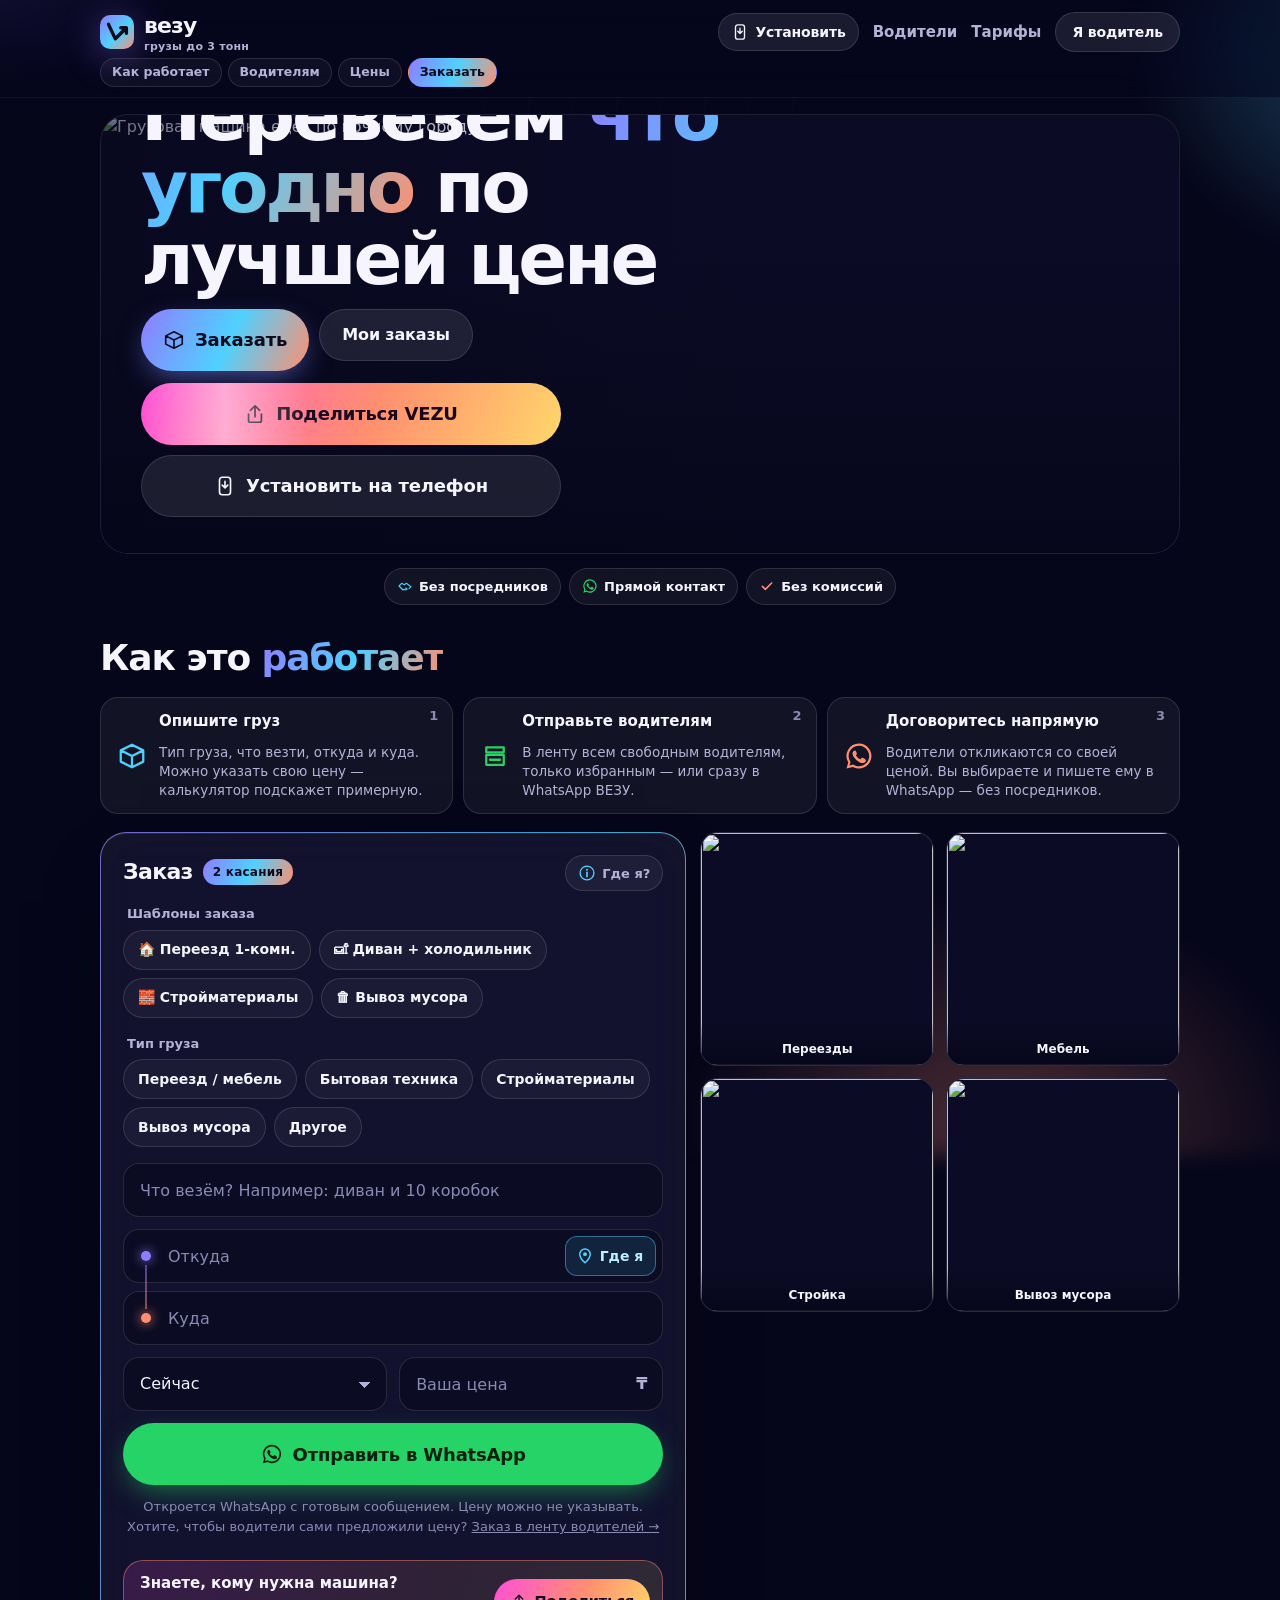
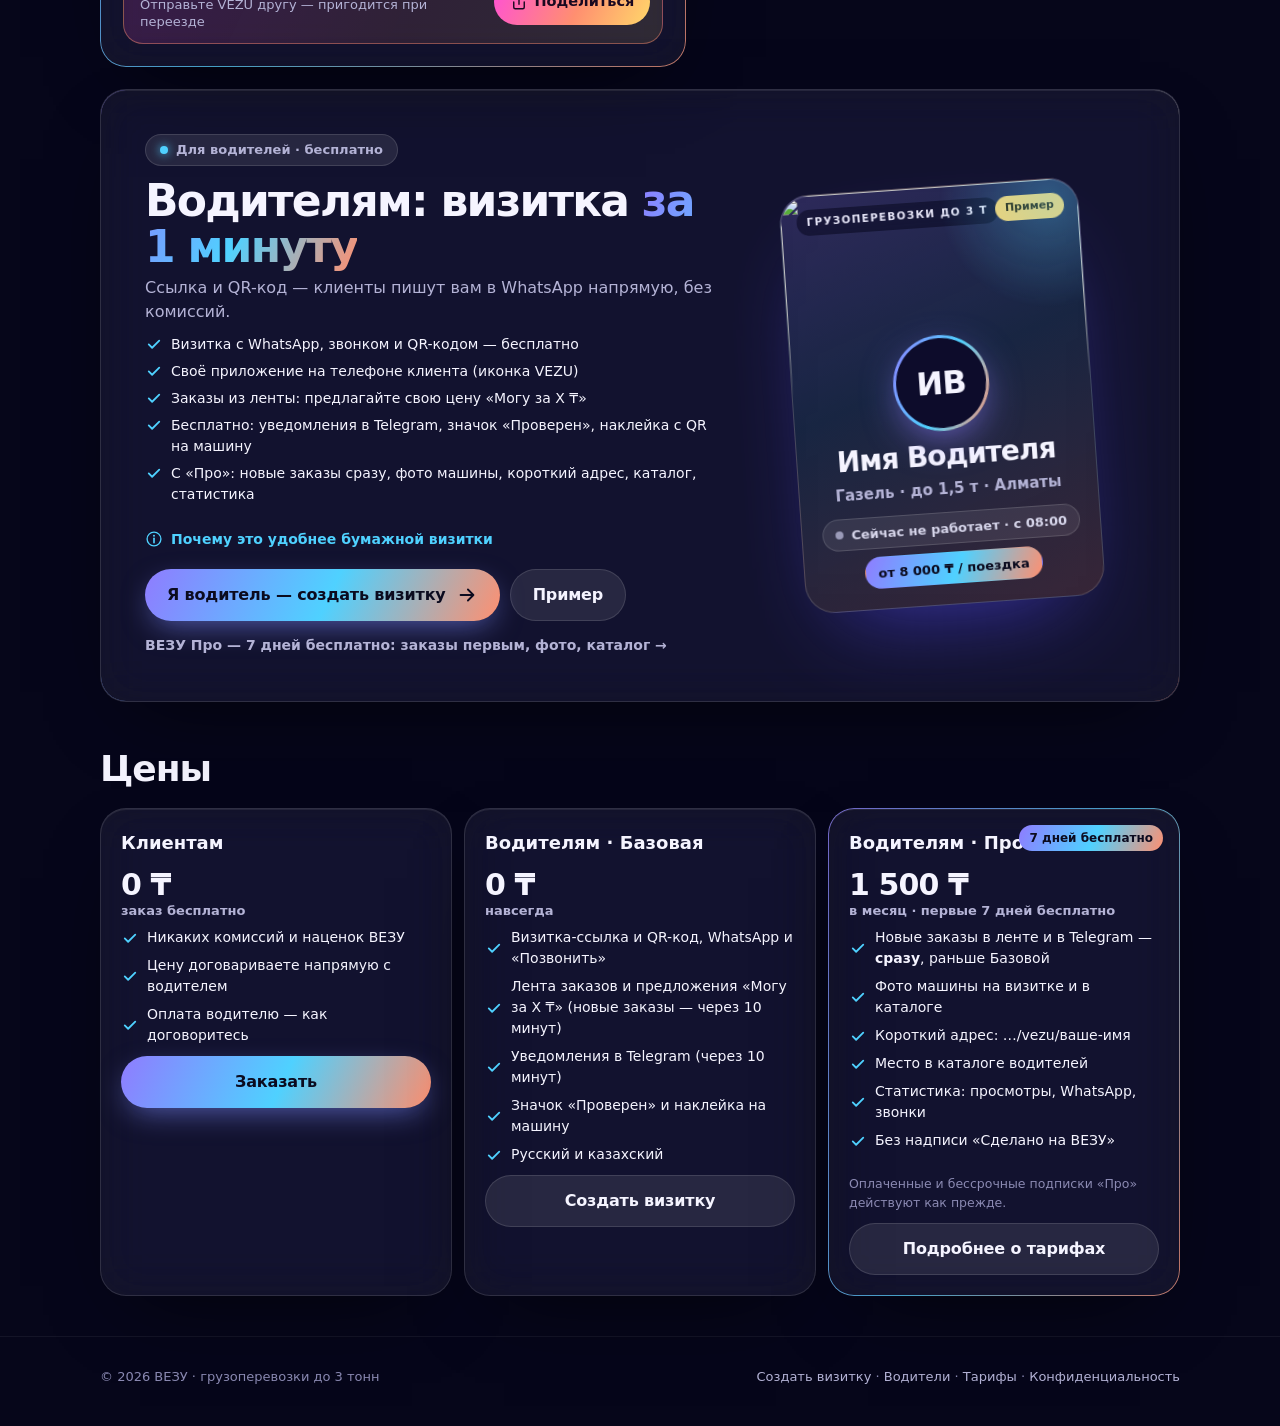
==== index.html @ d453585f "Шапка на 390 px помещается вместе с кнопкой установки; SW vezu-platform-v3" ====
<!DOCTYPE html>
<html lang="ru">
<head>
<meta charset="UTF-8">
<meta name="viewport" content="width=device-width, initial-scale=1, viewport-fit=cover">
<title>ВЕЗУ — перевезём что угодно по лучшей цене</title>
<meta name="description" content="Грузоперевозки до 3 тонн по Казахстану: переезды, стройматериалы, мебель, вывоз мусора. Заказ в WhatsApp за 2 касания. Водителям — бесплатная визитка с QR.">
<meta name="theme-color" content="#06061a">
<meta property="og:title" content="ВЕЗУ — перевезём что угодно по лучшей цене">
<meta property="og:description" content="Грузоперевозки до 3 тонн по Казахстану: переезды, стройматериалы, мебель, вывоз мусора. Заказ в WhatsApp за 2 касания. Водителям — бесплатная визитка с QR.">
<meta property="og:url" content="https://avtomaster24bot-lab.github.io/vezu/">
<meta property="og:type" content="website">
<meta property="og:site_name" content="ВЕЗУ">
<meta property="og:locale" content="ru_RU">
<meta property="og:image" content="https://avtomaster24bot-lab.github.io/vezu/og.png">
<meta property="og:image:width" content="1200">
<meta property="og:image:height" content="630">
<meta property="og:image:alt" content="ВЕЗУ — грузоперевозки до 3 тонн и визитки водителей">
<meta name="twitter:card" content="summary_large_image">
<meta name="twitter:image" content="https://avtomaster24bot-lab.github.io/vezu/og.png">
<link rel="manifest" href="manifest.webmanifest">
<link rel="apple-touch-icon" href="icons/apple-touch-icon.png">
<meta name="apple-mobile-web-app-capable" content="yes">
<meta name="mobile-web-app-capable" content="yes">
<meta name="apple-mobile-web-app-status-bar-style" content="black-translucent">
<meta name="apple-mobile-web-app-title" content="VEZU">
<link rel="icon" href="favicon.svg" type="image/svg+xml">
<link rel="stylesheet" href="css/style.css?v=e6952d75">
<link rel="preload" as="image" href="img/hero-van-720.webp" imagesrcset="img/hero-van-720.webp 720w, img/hero-van-1280.webp 1280w" imagesizes="(min-width:880px) 1120px, 100vw">
</head>
<body>
<svg width="0" height="0" style="position:absolute" aria-hidden="true">
  <defs><linearGradient id="lg" x1="0" y1="0" x2="1" y2="1"><stop offset="0" stop-color="#8f7cff"/><stop offset=".55" stop-color="#4fd1ff"/><stop offset="1" stop-color="#ff8f70"/></linearGradient></defs>
  <symbol id="logo" viewBox="0 0 40 40"><rect width="40" height="40" rx="12" fill="url(#lg)"/><path d="M10 11l8 17 13-13M24.5 15H31v6.5" fill="none" stroke="#0b0b1f" stroke-width="4" stroke-linecap="round" stroke-linejoin="round"/></symbol>
  <symbol id="i-wa" viewBox="0 0 24 24"><path fill="currentColor" d="M12 2a10 10 0 0 0-8.6 15.1L2 22l5-1.3A10 10 0 1 0 12 2zm0 18.2c-1.5 0-3-.4-4.3-1.2l-.3-.2-3 .8.8-2.9-.2-.3A8.2 8.2 0 1 1 12 20.2zm4.5-6.1c-.2-.1-1.5-.7-1.7-.8-.2-.1-.4-.1-.6.1l-.8 1c-.1.2-.3.2-.5.1a6.7 6.7 0 0 1-3.3-2.9c-.3-.4.2-.4.7-1.3.1-.2 0-.3 0-.4l-.8-1.8c-.2-.5-.4-.4-.6-.4h-.5a1 1 0 0 0-.7.3 3 3 0 0 0-.9 2.2 5.2 5.2 0 0 0 1.1 2.7 11.8 11.8 0 0 0 4.5 4c1.7.7 2.3.8 3.2.6.5-.1 1.5-.6 1.7-1.2.2-.6.2-1.1.2-1.2-.1-.1-.3-.2-.5-.3z"/></symbol>
  <symbol id="i-home" viewBox="0 0 24 24"><path d="M3 11l9-7 9 7v9a1 1 0 0 1-1 1h-5v-6H9v6H4a1 1 0 0 1-1-1z" fill="none" stroke="currentColor" stroke-width="1.8" stroke-linejoin="round"/></symbol>
  <symbol id="i-brick" viewBox="0 0 24 24"><path d="M3 5h18v14H3zM3 9.7h18M3 14.3h18M9 5v4.7M15 5v4.7M6 9.7v4.6M12 9.7v4.6M18 9.7v4.6M9 14.3V19M15 14.3V19" fill="none" stroke="currentColor" stroke-width="1.6"/></symbol>
  <symbol id="i-sofa" viewBox="0 0 24 24"><path d="M5 11V8a2 2 0 0 1 2-2h10a2 2 0 0 1 2 2v3M3 13a2 2 0 0 1 4 0v2h10v-2a2 2 0 0 1 4 0v5H3zM5 18v2M19 18v2" fill="none" stroke="currentColor" stroke-width="1.8" stroke-linejoin="round"/></symbol>
  <symbol id="i-trash" viewBox="0 0 24 24"><path d="M4 7h16M9 7V4h6v3M6 7l1 13h10l1-13M10 11v6M14 11v6" fill="none" stroke="currentColor" stroke-width="1.8" stroke-linejoin="round"/></symbol>
  <symbol id="i-worker" viewBox="0 0 24 24"><circle cx="12" cy="7" r="3.2" fill="none" stroke="currentColor" stroke-width="1.8"/><path d="M5 21v-2a5 5 0 0 1 5-5h4a5 5 0 0 1 5 5v2" fill="none" stroke="currentColor" stroke-width="1.8" stroke-linecap="round"/></symbol>
  <symbol id="i-box" viewBox="0 0 24 24"><path d="M3 7.5L12 3l9 4.5v9L12 21l-9-4.5zM3 7.5l9 4.5 9-4.5M12 12v9" fill="none" stroke="currentColor" stroke-width="1.8" stroke-linejoin="round"/></symbol>
  <symbol id="i-check" viewBox="0 0 24 24"><path d="M5 12.5l4.5 4.5L19 7.5" fill="none" stroke="currentColor" stroke-width="2.4" stroke-linecap="round" stroke-linejoin="round"/></symbol>
  <symbol id="i-arrow" viewBox="0 0 24 24"><path d="M5 12h14M13 6l6 6-6 6" fill="none" stroke="currentColor" stroke-width="2" stroke-linecap="round" stroke-linejoin="round"/></symbol>
  <symbol id="i-phone" viewBox="0 0 24 24"><path d="M5 4h4l2 5-2.5 1.5a11 11 0 0 0 5 5L15 13l5 2v4a2 2 0 0 1-2 2A16 16 0 0 1 3 6a2 2 0 0 1 2-2z" fill="none" stroke="currentColor" stroke-width="1.8" stroke-linejoin="round"/></symbol>
  <symbol id="i-user" viewBox="0 0 24 24"><circle cx="10" cy="8" r="3.5" fill="none" stroke="currentColor" stroke-width="1.8"/><path d="M3 20v-1a6 6 0 0 1 6-6h2a6 6 0 0 1 4 1.5M18 13v7M14.5 16.5h7" fill="none" stroke="currentColor" stroke-width="1.8" stroke-linecap="round"/></symbol>
  <symbol id="i-share" viewBox="0 0 24 24"><path d="M12 15V3M7 8l5-5 5 5M5 12v7a2 2 0 0 0 2 2h10a2 2 0 0 0 2-2v-7" fill="none" stroke="currentColor" stroke-width="1.9" stroke-linecap="round" stroke-linejoin="round"/></symbol>
  <symbol id="i-link" viewBox="0 0 24 24"><path d="M10 14a4 4 0 0 0 5.7 0l3-3a4 4 0 0 0-5.7-5.7l-1 1M14 10a4 4 0 0 0-5.7 0l-3 3a4 4 0 0 0 5.7 5.7l1-1" fill="none" stroke="currentColor" stroke-width="1.9" stroke-linecap="round"/></symbol>
  <symbol id="i-down" viewBox="0 0 24 24"><path d="M12 4v11M7 10l5 5 5-5M5 20h14" fill="none" stroke="currentColor" stroke-width="1.9" stroke-linecap="round" stroke-linejoin="round"/></symbol>
  <symbol id="i-print" viewBox="0 0 24 24"><path d="M7 9V3h10v6M7 17H4v-7a1 1 0 0 1 1-1h14a1 1 0 0 1 1 1v7h-3M7 14h10v7H7z" fill="none" stroke="currentColor" stroke-width="1.8" stroke-linejoin="round"/></symbol>
  <symbol id="i-tg" viewBox="0 0 24 24"><path fill="currentColor" d="M21.4 4.1 2.9 11.3c-1.2.5-1.2 1.2-.2 1.5l4.7 1.5 1.8 5.6c.2.6.1.9.8.9.5 0 .7-.2 1-.5l2.3-2.2 4.8 3.5c.9.5 1.5.2 1.7-.8l3.1-14.7c.3-1.3-.5-1.9-1.5-1.4zM8.6 14l9.9-6.3c.5-.3.9-.1.5.2l-8.5 7.7-.3 3.6z"/></symbol>
  <symbol id="i-edit" viewBox="0 0 24 24"><path d="M4 20h4L19 9l-4-4L4 16zM13.5 6.5l4 4" fill="none" stroke="currentColor" stroke-width="1.9" stroke-linejoin="round"/></symbol>
  <symbol id="i-install" viewBox="0 0 24 24"><rect x="6" y="2.5" width="12" height="19" rx="3" fill="none" stroke="currentColor" stroke-width="1.8"/><path d="M12 7v7M9 11l3 3 3-3" fill="none" stroke="currentColor" stroke-width="1.8" stroke-linecap="round" stroke-linejoin="round"/></symbol>
  <symbol id="i-calc" viewBox="0 0 24 24"><rect x="5" y="3" width="14" height="18" rx="3" fill="none" stroke="currentColor" stroke-width="1.8"/><path d="M8.5 7.5h7" stroke="currentColor" stroke-width="2" stroke-linecap="round"/><circle cx="9" cy="12" r="1.1" fill="currentColor"/><circle cx="12" cy="12" r="1.1" fill="currentColor"/><circle cx="15" cy="12" r="1.1" fill="currentColor"/><circle cx="9" cy="16" r="1.1" fill="currentColor"/><circle cx="12" cy="16" r="1.1" fill="currentColor"/><circle cx="15" cy="16" r="1.1" fill="currentColor"/></symbol>
  <symbol id="i-fav" viewBox="0 0 24 24"><path d="M12 3.5l2.6 5.3 5.8.8-4.2 4.1 1 5.8-5.2-2.7-5.2 2.7 1-5.8-4.2-4.1 5.8-.8z" fill="none" stroke="currentColor" stroke-width="1.8" stroke-linejoin="round"/></symbol>
  <symbol id="i-fav-on" viewBox="0 0 24 24"><path d="M12 3.5l2.6 5.3 5.8.8-4.2 4.1 1 5.8-5.2-2.7-5.2 2.7 1-5.8-4.2-4.1 5.8-.8z" fill="currentColor"/></symbol>
  <symbol id="i-list" viewBox="0 0 24 24"><path d="M8 6h12M8 12h12M8 18h12" stroke="currentColor" stroke-width="2" stroke-linecap="round"/><circle cx="4" cy="6" r="1.3" fill="currentColor"/><circle cx="4" cy="12" r="1.3" fill="currentColor"/><circle cx="4" cy="18" r="1.3" fill="currentColor"/></symbol>
  <symbol id="i-feed" viewBox="0 0 24 24"><path d="M5 5h14v4H5zM5 11h14v8H5z" fill="none" stroke="currentColor" stroke-width="1.8" stroke-linejoin="round"/><path d="M8 15h8" stroke="currentColor" stroke-width="2" stroke-linecap="round"/></symbol>
  <symbol id="i-flag" viewBox="0 0 24 24"><path d="M6 21V4m0 0h10l-2 4 2 4H6" fill="none" stroke="currentColor" stroke-width="1.8" stroke-linejoin="round" stroke-linecap="round"/></symbol>
  <symbol id="i-info" viewBox="0 0 24 24"><circle cx="12" cy="12" r="9.2" fill="none" stroke="currentColor" stroke-width="1.8"/><path d="M12 11v6" stroke="currentColor" stroke-width="2.2" stroke-linecap="round"/><circle cx="12" cy="7.6" r="1.3" fill="currentColor"/></symbol>
  <symbol id="i-qr" viewBox="0 0 24 24"><path d="M3 3h7v7H3zM14 3h7v7h-7zM3 14h7v7H3z" fill="none" stroke="currentColor" stroke-width="1.8"/><path d="M5.5 5.5h2v2h-2zM16.5 5.5h2v2h-2zM5.5 16.5h2v2h-2zM14 14h3v3h-3zM18 18h3v3h-3zM18 14h3M14 18v3" fill="currentColor" stroke="currentColor" stroke-width=".6"/></symbol>
  <symbol id="i-cam" viewBox="0 0 24 24"><path d="M4 8h3l1.5-2.5h7L17 8h3a1 1 0 0 1 1 1v10a1 1 0 0 1-1 1H4a1 1 0 0 1-1-1V9a1 1 0 0 1 1-1z" fill="none" stroke="currentColor" stroke-width="1.8" stroke-linejoin="round"/><circle cx="12" cy="13.5" r="3.6" fill="none" stroke="currentColor" stroke-width="1.8"/></symbol>
  <symbol id="i-msg" viewBox="0 0 24 24"><path d="M4 5h16v11H9l-5 4z" fill="none" stroke="currentColor" stroke-width="1.8" stroke-linejoin="round"/><path d="M8 9.5h8M8 12.5h5" stroke="currentColor" stroke-width="1.8" stroke-linecap="round"/></symbol>
  <symbol id="i-hand" viewBox="0 0 24 24"><path d="M3 12l4-4 4 2 3-2 7 5-3 3M7 8l-4 4 6 6 2-1M11 17l2 1 2-1M13 15l2 1" fill="none" stroke="currentColor" stroke-width="1.7" stroke-linecap="round" stroke-linejoin="round"/></symbol>
  <symbol id="i-pin" viewBox="0 0 24 24"><path d="M12 21s-7-6.2-7-11.5A7 7 0 0 1 19 9.5C19 14.8 12 21 12 21z" fill="none" stroke="currentColor" stroke-width="1.8"/><circle cx="12" cy="9.5" r="2.5" fill="none" stroke="currentColor" stroke-width="1.8"/></symbol>
  <symbol id="i-star" viewBox="0 0 24 24"><path d="M12 3l2.6 5.5 6 .8-4.4 4.2 1.1 6L12 16.6 6.7 19.5l1.1-6L3.4 9.3l6-.8z" fill="none" stroke="currentColor" stroke-width="1.8" stroke-linejoin="round"/></symbol>
</svg>

<header class="top">
  <div class="wrap">
    <a class="logo" href="./" aria-label="ВЕЗУ — на главную"><svg><use href="#logo"/></svg><span>везу<small>грузы до 3 тонн</small></span></a>
    <nav class="topnav"><button type="button" class="btn btn-glass btn-sm inst-top" data-install aria-label="Установить на телефон"><svg><use href="#i-install"/></svg><span>Установить</span></button><a href="catalog.html">Водители</a><a href="tarify.html">Тарифы</a><a class="btn btn-glass btn-sm" href="new.html">Я водитель</a></nav>
  </div>
  <nav class="wrap anchors" aria-label="Разделы страницы"><a href="#how">Как работает</a><a href="#drivers">Водителям</a><a href="#prices">Цены</a><a href="#order" class="go">Заказать</a></nav>
</header>

<main class="wrap">
  <section class="banner">
    <img src="img/hero-van-720.webp" srcset="img/hero-van-720.webp 720w, img/hero-van-1280.webp 1280w" sizes="(min-width:880px) 1120px, 100vw" alt="Грузовая машина едет по ночному городу" width="1280" height="720" fetchpriority="high">
    <div class="banner-txt">
      <span class="badge"><i></i>Казахстан · грузы до 3 тонн</span>
      <h1 class="h1">Перевезём <span class="grad-text">что угодно</span> по лучшей цене</h1>
      <div class="btns cta"><a class="btn btn-grad btn-lg" href="app.html#order"><svg><use href="#i-box"/></svg>Заказать</a><a class="btn btn-glass" href="app.html#orders">Мои заказы</a></div>
      <button type="button" class="btn btn-share btn-lg hero-share" data-share="home" data-nofab><svg><use href="#i-share"/></svg>Поделиться VEZU</button>
      <button type="button" class="btn btn-glass btn-lg hero-install" data-install><svg><use href="#i-install"/></svg>Установить на телефон</button>
    </div>
  </section>

  <ul class="trust" aria-label="Почему ВЕЗУ">
    <li><svg><use href="#i-hand"/></svg>Без посредников</li>
    <li><svg><use href="#i-wa"/></svg>Прямой контакт</li>
    <li><svg><use href="#i-check"/></svg>Без комиссий</li>
  </ul>

  <section class="how-sec" id="how">
    <h2 class="sec-h">Как это <span class="grad-text">работает</span></h2>
    <ol class="how how3">
      <li><i>1</i><svg><use href="#i-box"/></svg><b>Опишите груз</b><span>Тип груза, что везти, откуда и куда. Можно указать свою цену — калькулятор подскажет примерную.</span></li>
      <li><i>2</i><svg><use href="#i-feed"/></svg><b>Отправьте водителям</b><span>В ленту всем свободным водителям, только избранным — или сразу в WhatsApp ВЕЗУ.</span></li>
      <li><i>3</i><svg><use href="#i-wa"/></svg><b>Договоритесь напрямую</b><span>Водители откликаются со своей ценой. Вы выбираете и пишете ему в WhatsApp — без посредников.</span></li>
    </ol>
  </section>

  <section class="home-grid">
    <form class="order glass glow f" id="order" novalidate>
      <div class="order-h">
        <h2>Заказ <b>2 касания</b></h2>
        <button type="button" class="info-btn" data-info="geo" aria-label="Что такое «Где я»"><svg><use href="#i-info"/></svg>Где я?</button>
      </div>
    <div class="fld tpl-f"><span class="cargo-h">Шаблоны заказа</span>
    <div class="qchips" role="group" aria-label="Шаблоны заказа">
      <button type="button" class="qchip" data-tpl="flat1">🏠 Переезд 1-комн.</button>
      <button type="button" class="qchip" data-tpl="sofa">🛋 Диван + холодильник</button>
      <button type="button" class="qchip" data-tpl="build">🧱 Стройматериалы</button>
      <button type="button" class="qchip" data-tpl="trash">🗑 Вывоз мусора</button>
    </div></div>
    <div class="fld cargo-f"><span class="cargo-h">Тип груза</span>
    <div class="qchips" role="group" aria-label="Тип груза"><input type="hidden" name="cargo" value="">
      <button type="button" class="qchip" data-cargo="move" aria-pressed="false">Переезд / мебель</button>
      <button type="button" class="qchip" data-cargo="appliance" aria-pressed="false">Бытовая техника</button>
      <button type="button" class="qchip" data-cargo="build" aria-pressed="false">Стройматериалы</button>
      <button type="button" class="qchip" data-cargo="trash" aria-pressed="false">Вывоз мусора</button>
      <button type="button" class="qchip" data-cargo="other" aria-pressed="false">Другое</button>
    </div></div>
    <label class="fld"><span class="sr">Что везём</span><input class="inp" name="what" placeholder="Что везём? Например: диван и 10 коробок" data-i18n-ph="what" maxlength="120"></label>
    <div class="route">
      <i class="dot d1"></i><i class="dot d2"></i>
      <label class="fld"><span class="sr" data-i18n="from">Откуда</span><input class="inp" name="from" placeholder="Откуда" data-i18n-ph="from" maxlength="120" autocomplete="street-address"></label>
      <label class="fld"><span class="sr" data-i18n="to">Куда</span><input class="inp" name="to" placeholder="Куда" data-i18n-ph="to" maxlength="120"></label>
    </div>
    <div class="row2">
      <label class="fld"><span class="sr">Когда</span>
        <select class="inp" name="when"><option value="Сейчас" data-i18n="when_now">Сейчас</option><option value="Сегодня" data-i18n="when_today">Сегодня</option><option value="Завтра" data-i18n="when_tomorrow">Завтра</option><option value="На этой неделе" data-i18n="when_week">На этой неделе</option><option value="" data-i18n="when_any">Договоримся</option></select>
      </label>
      <label class="fld"><span class="sr" data-i18n="price">Ваша цена</span><input class="inp" name="price" inputmode="numeric" placeholder="Ваша цена" data-i18n-ph="price"><b class="suffix">₸</b></label>
    </div>
      <button class="btn btn-wa btn-lg btn-block" type="submit" data-nofab><svg><use href="#i-wa"/></svg>Отправить в WhatsApp</button>
      <p class="hint">Откроется WhatsApp с готовым сообщением. Цену можно не указывать. Хотите, чтобы водители сами предложили цену? <a href="app.html#order">Заказ в ленту водителей →</a></p>
      <button type="button" class="share-band" data-share="home"><span><b>Знаете, кому нужна машина?</b>Отправьте VEZU другу — пригодится при переезде</span><em><svg><use href="#i-share"/></svg>Поделиться</em></button>
    </form>

    <div class="svc4" aria-label="Что возим">
      <button type="button" data-svc="move"><img src="img/s-move.webp" alt="" width="320" height="320" loading="lazy" decoding="async"><span>Переезды</span></button>
      <button type="button" data-svc="move" data-what="Мебель"><img src="img/s-furniture.webp" alt="" width="320" height="320" loading="lazy" decoding="async"><span>Мебель</span></button>
      <button type="button" data-svc="build"><img src="img/s-build.webp" alt="" width="320" height="320" loading="lazy" decoding="async"><span>Стройка</span></button>
      <button type="button" data-svc="trash"><img src="img/s-trash.webp" alt="" width="320" height="320" loading="lazy" decoding="async"><span>Вывоз мусора</span></button>
    </div>
  </section>

  <section class="drivers glass glow" id="drivers">
    <div>
      <span class="badge"><i></i>Для водителей · бесплатно</span>
      <h2>Водителям: визитка <span class="grad-text">за 1 минуту</span></h2>
      <p class="muted">Ссылка и QR-код — клиенты пишут вам в WhatsApp напрямую, без комиссий.</p>
      <ul class="pro-ul drv-ul">
        <li><svg><use href="#i-check"/></svg>Визитка с WhatsApp, звонком и QR-кодом — бесплатно</li>
        <li><svg><use href="#i-check"/></svg>Своё приложение на телефоне клиента (иконка VEZU)</li>
        <li><svg><use href="#i-check"/></svg>Заказы из ленты: предлагайте свою цену «Могу за X ₸»</li>
        <li><svg><use href="#i-check"/></svg>Бесплатно: уведомления в Telegram, значок «Проверен», наклейка с QR на машину</li>
        <li><svg><use href="#i-check"/></svg>С «Про»: новые заказы сразу, фото машины, короткий адрес, каталог, статистика</li>
      </ul>
      <button type="button" class="info-link" data-info="why"><svg><use href="#i-info"/></svg>Почему это удобнее бумажной визитки</button>
      <div class="btns">
        <a class="btn btn-grad" href="new.html">Я водитель — создать визитку<svg><use href="#i-arrow"/></svg></a>
        <a class="btn btn-glass" href="card.html?demo">Пример</a>
      </div>
      <a class="tlink" href="tarify.html">ВЕЗУ Про — 7 дней бесплатно: заказы первым, фото, каталог →</a>
    </div>
    <a class="mock" href="card.html?demo" aria-label="Пример визитки водителя" id="mock"></a>
  </section>

  <section class="prices-sec" id="prices">
    <h2 class="sec-h">Цены</h2>
    <div class="plans">
      <section class="plan glass">
        <h3>Клиентам</h3>
        <p class="price">0 ₸<small>заказ бесплатно</small></p>
        <ul><li><svg><use href="#i-check"/></svg><span>Никаких комиссий и наценок ВЕЗУ</span></li><li><svg><use href="#i-check"/></svg><span>Цену договариваете напрямую с водителем</span></li><li><svg><use href="#i-check"/></svg><span>Оплата водителю — как договоритесь</span></li></ul>
        <a class="btn btn-grad btn-block" href="#order">Заказать</a>
      </section>
      <section class="plan glass">
        <h3>Водителям · Базовая</h3>
        <p class="price">0 ₸<small>навсегда</small></p>
        <ul><li><svg><use href="#i-check"/></svg><span>Визитка-ссылка и QR-код, WhatsApp и «Позвонить»</span></li><li><svg><use href="#i-check"/></svg><span>Лента заказов и предложения «Могу за X ₸» (новые заказы — через 10 минут)</span></li><li><svg><use href="#i-check"/></svg><span>Уведомления в Telegram (через 10 минут)</span></li><li><svg><use href="#i-check"/></svg><span>Значок «Проверен» и наклейка на машину</span></li><li><svg><use href="#i-check"/></svg><span>Русский и казахский</span></li></ul>
        <a class="btn btn-glass btn-block" href="new.html">Создать визитку</a>
      </section>
      <section class="plan glass glow pro">
        <span class="tag-soon">7 дней бесплатно</span>
        <h3>Водителям · Про</h3>
        <p class="price">1 500 ₸<small>в месяц · первые 7 дней бесплатно</small></p>
        <ul><li><svg><use href="#i-check"/></svg><span>Новые заказы в ленте и в Telegram — <b>сразу</b>, раньше Базовой</span></li><li><svg><use href="#i-check"/></svg><span>Фото машины на визитке и в каталоге</span></li><li><svg><use href="#i-check"/></svg><span>Короткий адрес: …/vezu/ваше-имя</span></li><li><svg><use href="#i-check"/></svg><span>Место в каталоге водителей</span></li><li><svg><use href="#i-check"/></svg><span>Статистика: просмотры, WhatsApp, звонки</span></li><li><svg><use href="#i-check"/></svg><span>Без надписи «Сделано на ВЕЗУ»</span></li></ul>
        <p class="fine">Оплаченные и бессрочные подписки «Про» действуют как прежде.</p>
        <a class="btn btn-glass btn-block" href="tarify.html">Подробнее о тарифах</a>
      </section>
    </div>
  </section>
</main>
<footer class="foot">
  <div class="wrap">
    <span>© 2026 ВЕЗУ · грузоперевозки до 3 тонн</span>
    <span><a href="new.html">Создать визитку</a> · <a href="catalog.html">Водители</a> · <a href="tarify.html">Тарифы</a> · <a href="privacy.html">Конфиденциальность</a></span>
  </div>
</footer>

<button type="button" class="share-fab" id="sharefab" data-share="home" aria-label="Поделиться VEZU"><svg><use href="#i-share"/></svg><span>Поделиться</span></button>
<nav class="bnav" aria-label="Приложение ВЕЗУ">
  <a href="app.html#order"><svg><use href="#i-box"/></svg><span>Заказ</span></a>
  <a href="app.html#favs"><svg><use href="#i-fav"/></svg><span>Мои водители</span></a>
  <button type="button" class="bn-share" data-share="app" aria-label="Поделиться VEZU с друзьями"><i><svg><use href="#i-share"/></svg></i><span>Поделиться</span></button>
  <a href="app.html#orders"><svg><use href="#i-list"/></svg><span>Мои заказы</span><em hidden>0</em></a>
  <a href="app.html#feed" class="drv"><svg><use href="#i-feed"/></svg><span>Лента</span><em hidden>0</em></a>
</nav>
<script>try{if(localStorage.getItem('vezu-key'))document.body.classList.add('is-driver')}catch(e){}</script>
<script src="js/common.js?v=276b75b7"></script>
<script src="js/calc.js?v=db9410cd"></script>
<script src="js/config.js?v=566bab7b"></script>
<script src="js/share.js?v=f44bf895"></script>
<script>
(function () {
  var V = window.VEZU, form = document.getElementById('order');
  V.bindOrderForm(form, function () { return V.SITE_PHONE; });
  document.querySelectorAll('[data-svc]').forEach(function (b) {
    b.addEventListener('click', function () {
      var cg = form.querySelector('input[name=cargo]'), chip = form.querySelector('[data-cargo="' + b.dataset.svc + '"]');
      if (chip && cg.value !== b.dataset.svc) chip.click();
      var w = form.querySelector('[name=what]'); if (b.dataset.what && !w.value) w.value = b.dataset.what;
      form.scrollIntoView({ behavior: 'smooth', block: 'center' });
      setTimeout(function () { form.querySelector('[name=from]').focus({ preventScroll: true }); }, 400);
    });
  });
  if (matchMedia('(min-width:880px)').matches) document.getElementById('mock').innerHTML = V.cardHero(V.DEMO);
})();
</script>
</body>
</html>
---- css/style.css ----
/* ВЕЗУ — 2037 edition */
:root{
  --bg:#06061a; --bg2:#0d0c2b; --ink:#f5f4ff; --muted:#b4b3d6; --dim:#8b8ab3;
  --glass:rgba(255,255,255,.055); --glass2:rgba(255,255,255,.09); --line:rgba(255,255,255,.12);
  --v:#8f7cff; --c:#4fd1ff; --o:#ff8f70; --wa:#25d366;
  --grad:linear-gradient(115deg,#8f7cff 0%,#4fd1ff 52%,#ff8f70 100%);
  --r:26px; --font:"Inter","SF Pro Display",-apple-system,system-ui,"Segoe UI",Roboto,"Helvetica Neue",Arial,sans-serif;
}
/* themes */
:root,.th-0{--v:#8f7cff;--c:#4fd1ff;--o:#ff8f70;--a1:rgba(143,124,255,.45);--a2:rgba(79,209,255,.30);--a3:rgba(255,143,112,.28);--t1:rgba(143,124,255,.22);--t2:rgba(79,209,255,.10);--t3:rgba(255,143,112,.16)}
.th-1{--v:#19e6c1;--c:#2f8cff;--o:#8a7dff;--a1:rgba(25,230,193,.36);--a2:rgba(47,140,255,.34);--a3:rgba(138,125,255,.26);--t1:rgba(25,230,193,.20);--t2:rgba(47,140,255,.12);--t3:rgba(138,125,255,.16)}
.th-2{--v:#ffb347;--c:#ff5f8f;--o:#b26bff;--a1:rgba(255,179,71,.34);--a2:rgba(255,95,143,.32);--a3:rgba(178,107,255,.28);--t1:rgba(255,179,71,.20);--t2:rgba(255,95,143,.12);--t3:rgba(178,107,255,.18)}
.th-3{--v:#ff4fd8;--c:#8b5cff;--o:#3de0ff;--a1:rgba(255,79,216,.36);--a2:rgba(139,92,255,.36);--a3:rgba(61,224,255,.26);--t1:rgba(255,79,216,.20);--t2:rgba(139,92,255,.14);--t3:rgba(61,224,255,.14)}
.th-4{--v:#e9eeff;--c:#9db7ff;--o:#6ee7ff;--a1:rgba(200,210,255,.26);--a2:rgba(157,183,255,.26);--a3:rgba(110,231,255,.20);--t1:rgba(233,238,255,.16);--t2:rgba(157,183,255,.10);--t3:rgba(110,231,255,.12)}
:root,.th-0,.th-1,.th-2,.th-3,.th-4{--grad:linear-gradient(115deg,var(--v) 0%,var(--c) 52%,var(--o) 100%)}
.themes{display:flex;flex-wrap:wrap;gap:10px}
.sw{display:flex;flex-direction:column;align-items:center;gap:6px;padding:6px;border:0;background:none;color:var(--muted);font-size:12px;font-weight:650;cursor:pointer;min-width:56px}
.sw i{width:44px;height:44px;border-radius:50%;background:var(--grad);box-shadow:0 6px 20px -6px var(--c);border:3px solid transparent;transition:transform .15s}
.sw.on i{border-color:#fff;transform:scale(1.08)}
.sw.on{color:var(--ink)}

/* card v3 */
.lang{display:inline-flex;padding:3px;border-radius:999px;background:var(--glass2);border:1px solid var(--line)}
.lang button{min-width:52px;height:38px;border:0;border-radius:999px;background:none;color:var(--muted);font-weight:750;font-size:14px;cursor:pointer}
.lang button[aria-pressed=true]{background:var(--grad);color:#0b0b1f}
.pills{display:flex;flex-wrap:wrap;justify-content:center;gap:8px;margin-top:14px}
.pill{display:inline-flex;align-items:center;gap:8px;min-height:32px;padding:4px 12px;border-radius:999px;font-size:13px;font-weight:700;background:rgba(255,255,255,.08);border:1px solid rgba(255,255,255,.14)}
.pill i{width:8px;height:8px;border-radius:50%;background:#9a9ab8}
.pill.on{color:#bff7d4;border-color:rgba(37,211,102,.45);background:rgba(37,211,102,.12)}
.pill.on i{background:#25d366;box-shadow:0 0 0 0 rgba(37,211,102,.7);animation:live 1.8s infinite}
.pill.off{color:#d6d5ea}
.pill.price{background:var(--grad);color:#0b0b1f;border-color:transparent}
@keyframes live{70%{box-shadow:0 0 0 8px rgba(37,211,102,0)}100%{box-shadow:0 0 0 0 rgba(37,211,102,0)}}
.facts{margin-top:16px;padding-top:14px;border-top:1px solid rgba(255,255,255,.12);display:grid;gap:10px;text-align:left}
.fact{display:grid;grid-template-columns:78px 1fr;gap:10px;align-items:baseline}
.fact dt{font-size:12px;font-weight:700;letter-spacing:.06em;text-transform:uppercase;color:var(--dim)}
.fact dd{font-size:14px;font-weight:600;display:flex;flex-wrap:wrap;gap:6px 12px}
.tick{display:inline-flex;align-items:center;gap:5px}
.tick::before{content:"";width:14px;height:14px;flex:none;border-radius:50%;background:var(--grad);-webkit-mask:url("data:image/svg+xml,%3Csvg xmlns='http://www.w3.org/2000/svg' viewBox='0 0 24 24'%3E%3Cpath d='M5 12.5l4.5 4.5L19 7.5' fill='none' stroke='%23000' stroke-width='3.5' stroke-linecap='round' stroke-linejoin='round'/%3E%3C/svg%3E") center/contain no-repeat;mask:url("data:image/svg+xml,%3Csvg xmlns='http://www.w3.org/2000/svg' viewBox='0 0 24 24'%3E%3Cpath d='M5 12.5l4.5 4.5L19 7.5' fill='none' stroke='%23000' stroke-width='3.5' stroke-linecap='round' stroke-linejoin='round'/%3E%3C/svg%3E") center/contain no-repeat}
.btn-tg{background:#2aabee;color:#fff;box-shadow:0 10px 30px -10px rgba(42,171,238,.7)}
.actions .btn-tg{grid-column:1/-1}
.btn[hidden]{display:none}
.card-foot{display:flex;flex-wrap:wrap;justify-content:center;gap:10px;margin-top:18px}
.card-foot .btn{--h:46px}
.seg{flex-wrap:nowrap}
.seg .qchip{flex:1;min-height:54px;border-radius:16px}
.hours{display:grid;grid-template-columns:1fr auto 1fr auto;gap:8px;align-items:center}
.hours .qchip{min-height:54px;border-radius:16px;padding:0 14px}
.btn{min-height:var(--h)}
.btn:focus-visible,.qchip:focus-visible,.sw:focus-visible,.lang button:focus-visible{outline:3px solid #fff;outline-offset:2px}
/* micro-animations */
@keyframes rise{from{opacity:0;transform:translateY(14px) scale(.985)}to{opacity:1;transform:none}}
.card-page .hero-card{animation:rise .55s cubic-bezier(.2,.8,.2,1) both}
.card-page .actions{animation:rise .55s .08s cubic-bezier(.2,.8,.2,1) both}
.card-page .panel{animation:rise .55s .16s cubic-bezier(.2,.8,.2,1) both}
.av{transition:transform .3s}
.hero-card:hover .av{transform:scale(1.03) rotate(-2deg)}
.qchip{transition:all .15s,transform .1s}
.qchip:active,.sw:active{transform:scale(.95)}
@media (prefers-reduced-motion:reduce){.card-page .hero-card,.card-page .actions,.card-page .panel{animation:none}.pill.on i{animation:none}}
@media (max-width:380px){.hours{grid-template-columns:1fr auto 1fr}.hours .qchip{grid-column:1/-1}}
*{box-sizing:border-box;margin:0;padding:0}
html{-webkit-text-size-adjust:100%;scroll-behavior:smooth}
body{font-family:var(--font);background:var(--bg);color:var(--ink);line-height:1.5;min-height:100vh;overflow-x:hidden;-webkit-font-smoothing:antialiased}
body::before{content:"";position:fixed;inset:-20vmax;z-index:-2;pointer-events:none;
  background:
    radial-gradient(38vmax 30vmax at 12% 8%,var(--a1),transparent 60%),
    radial-gradient(34vmax 28vmax at 92% 22%,var(--a2),transparent 60%),
    radial-gradient(40vmax 30vmax at 70% 98%,var(--a3),transparent 62%);
  filter:blur(10px);animation:aurora 26s ease-in-out infinite alternate}
body::after{content:"";position:fixed;inset:0;z-index:-1;pointer-events:none;opacity:.35;
  background-image:linear-gradient(rgba(255,255,255,.035) 1px,transparent 1px),linear-gradient(90deg,rgba(255,255,255,.035) 1px,transparent 1px);
  background-size:44px 44px;mask-image:radial-gradient(ellipse at 50% 0%,#000 20%,transparent 75%);-webkit-mask-image:radial-gradient(ellipse at 50% 0%,#000 20%,transparent 75%)}
@keyframes aurora{0%{transform:translate3d(0,0,0) rotate(0)}100%{transform:translate3d(-4vmax,3vmax,0) rotate(8deg)}}
@media (prefers-reduced-motion:reduce){body::before{animation:none}*{scroll-behavior:auto!important;transition:none!important}}
a{color:inherit}
img,svg{display:block}
button,input,select,textarea{font:inherit;color:inherit}
.wrap{width:100%;max-width:1120px;margin:0 auto;padding:0 20px}
.narrow{max-width:520px}
.muted{color:var(--muted)}
.grad-text{background:var(--grad);-webkit-background-clip:text;background-clip:text;color:transparent}
.sr{position:absolute;width:1px;height:1px;overflow:hidden;clip:rect(0 0 0 0)}

/* header */
.top{position:sticky;top:0;z-index:20;backdrop-filter:blur(18px) saturate(140%);-webkit-backdrop-filter:blur(18px) saturate(140%);background:rgba(6,6,26,.55);border-bottom:1px solid rgba(255,255,255,.06)}
.top .wrap{display:flex;align-items:center;justify-content:space-between;height:64px;gap:12px}
.logo{display:flex;align-items:center;gap:10px;text-decoration:none;font-weight:850;font-size:22px;letter-spacing:-.04em}
.logo svg{width:34px;height:34px;filter:drop-shadow(0 6px 18px rgba(143,124,255,.45))}
.logo small{font-size:11px;font-weight:600;letter-spacing:.02em;color:var(--muted);display:block;margin-top:-3px}

/* buttons */
.btn{--h:52px;display:inline-flex;align-items:center;justify-content:center;gap:10px;height:var(--h);padding:0 22px;border-radius:999px;border:0;cursor:pointer;text-decoration:none;font-weight:750;font-size:16px;letter-spacing:-.01em;transition:transform .15s ease,box-shadow .2s ease,background .2s;white-space:nowrap;-webkit-tap-highlight-color:transparent}
.btn:active{transform:scale(.97)}
.btn svg{width:22px;height:22px;flex:none}
.btn-grad{background:var(--grad);color:#0b0b1f;box-shadow:0 10px 30px -8px rgba(124,140,255,.65)}
.btn-grad:hover{box-shadow:0 14px 40px -8px rgba(124,140,255,.85)}
.btn-wa{background:var(--wa);color:#04210f;box-shadow:0 10px 30px -8px rgba(37,211,102,.6)}
.btn-glass{background:var(--glass2);border:1px solid var(--line);color:var(--ink)}
.btn-glass:hover{background:rgba(255,255,255,.14)}
.btn-sm{--h:40px;padding:0 16px;font-size:14px}
.btn-lg{--h:62px;font-size:18px}
.btn-block{width:100%}
.btn[disabled]{opacity:.5;pointer-events:none}

/* glass */
.glass{background:var(--glass);border:1px solid var(--line);border-radius:var(--r);backdrop-filter:blur(22px) saturate(150%);-webkit-backdrop-filter:blur(22px) saturate(150%);box-shadow:0 30px 80px -40px rgba(0,0,0,.8),inset 0 1px 0 rgba(255,255,255,.08)}
.glow{position:relative}
.glow::before{content:"";position:absolute;inset:-1px;border-radius:inherit;padding:1px;background:var(--grad);-webkit-mask:linear-gradient(#000 0 0) content-box,linear-gradient(#000 0 0);-webkit-mask-composite:xor;mask-composite:exclude;opacity:.7;pointer-events:none}

/* forms */
.f{display:grid;gap:12px}
.fld{position:relative;display:block}
.fld>span{display:block;font-size:13px;font-weight:600;color:var(--muted);margin:0 0 6px 4px}
.inp{width:100%;height:54px;border-radius:16px;border:1px solid var(--line);background:rgba(5,5,24,.45);padding:0 16px;font-size:16px;outline:none;transition:border-color .2s,box-shadow .2s}
textarea.inp{height:auto;min-height:80px;padding:14px 16px;resize:vertical}
.inp::placeholder{color:var(--dim)}
.inp:focus{border-color:rgba(143,124,255,.8);box-shadow:0 0 0 4px rgba(143,124,255,.18)}
.inp.bad{border-color:#ff6b8b;box-shadow:0 0 0 4px rgba(255,107,139,.15)}
select.inp{appearance:none;-webkit-appearance:none;background-image:linear-gradient(45deg,transparent 50%,var(--muted) 50%),linear-gradient(135deg,var(--muted) 50%,transparent 50%);background-position:calc(100% - 22px) 24px,calc(100% - 16px) 24px;background-size:6px 6px;background-repeat:no-repeat}
.row2{display:grid;grid-template-columns:1fr 1fr;gap:12px}
.suffix{position:absolute;right:16px;bottom:15px;color:var(--muted);font-weight:700;pointer-events:none}
.route{position:relative;display:grid;gap:8px}
.route .inp{padding-left:44px}
.route .dot{position:absolute;left:18px;width:10px;height:10px;border-radius:50%;z-index:1}
.route .d1{top:22px;background:var(--v);box-shadow:0 0 12px var(--v)}
.route .d2{bottom:22px;background:var(--o);box-shadow:0 0 12px var(--o)}
.route::after{content:"";position:absolute;left:22px;top:36px;bottom:36px;width:2px;background:linear-gradient(var(--v),var(--o));opacity:.5}
.qchips{display:flex;flex-wrap:wrap;gap:8px}
.qchip{min-height:40px;padding:0 14px;border-radius:999px;border:1px solid var(--line);background:rgba(255,255,255,.04);font-size:14px;font-weight:600;color:var(--ink);cursor:pointer;transition:all .15s;-webkit-tap-highlight-color:transparent}
.qchip:hover{background:rgba(255,255,255,.1)}
.qchip.on{background:var(--grad);color:#0b0b1f;border-color:transparent}
.hint{font-size:13px;color:var(--dim);text-align:center}

/* home */
.hero{padding:44px 0 30px;display:grid;gap:32px;align-items:center}
.badge{display:inline-flex;align-items:center;gap:8px;height:32px;padding:0 14px;border-radius:999px;background:var(--glass2);border:1px solid var(--line);font-size:13px;font-weight:650;color:var(--muted)}
.badge i{width:8px;height:8px;border-radius:50%;background:var(--c);box-shadow:0 0 10px var(--c)}
.h1{font-size:clamp(38px,9.6vw,76px);line-height:1;letter-spacing:-.045em;font-weight:850;margin:18px 0 16px}
.lead{font-size:clamp(16px,2.2vw,19px);color:var(--muted);max-width:520px}
.order{padding:22px}
.order h2{font-size:22px;letter-spacing:-.03em;font-weight:800;margin-bottom:4px;display:flex;align-items:center;gap:10px}
.order h2 b{font-size:12px;font-weight:750;letter-spacing:.02em;background:var(--grad);color:#0b0b1f;padding:4px 10px;border-radius:999px}
.order .sub{font-size:14px;color:var(--muted);margin-bottom:16px}
.svc{display:grid;grid-template-columns:repeat(3,1fr);gap:10px;padding:10px 0 50px}
.svc button{display:flex;flex-direction:column;align-items:flex-start;gap:14px;padding:16px;border-radius:20px;border:1px solid var(--line);background:var(--glass);cursor:pointer;text-align:left;font-weight:700;font-size:15px;letter-spacing:-.01em;transition:transform .2s,background .2s}
.svc button:hover{transform:translateY(-3px);background:var(--glass2)}
.svc svg{width:30px;height:30px;color:var(--c)}
.svc button:nth-child(3n+2) svg{color:var(--v)}
.svc button:nth-child(3n) svg{color:var(--o)}
.sec-title{font-size:13px;font-weight:700;letter-spacing:.14em;text-transform:uppercase;color:var(--dim);margin:6px 0 14px}
.drivers{padding:26px;display:grid;gap:26px;align-items:center;margin-bottom:40px;overflow:hidden}
.drivers h2{font-size:clamp(28px,5vw,44px);line-height:1.05;letter-spacing:-.04em;font-weight:850;margin:12px 0}
.ticks{list-style:none;display:grid;gap:10px;margin:18px 0 22px}
.ticks li{display:flex;gap:12px;align-items:flex-start;color:var(--muted)}
.ticks li b{color:var(--ink);font-weight:700}
.ticks svg{width:22px;height:22px;flex:none;color:var(--c);margin-top:1px}
.btns{display:flex;flex-wrap:wrap;gap:10px}
.mock{text-decoration:none;color:inherit;position:relative;justify-self:center;width:100%;max-width:300px;transform:rotate(-4deg)}
.mock .hero-card{pointer-events:none}
.foot{padding:30px 0 40px;border-top:1px solid rgba(255,255,255,.06);color:var(--dim);font-size:13px}
.foot .wrap{display:flex;flex-wrap:wrap;gap:12px;justify-content:space-between;align-items:center}
.foot a{color:var(--muted);text-decoration:none}

/* card */
.hero-card{position:relative;padding:26px 22px 24px;border-radius:30px;text-align:center;overflow:hidden;
  background:linear-gradient(160deg,var(--t1),var(--t2) 45%,var(--t3)),rgba(10,10,36,.55);
  border:1px solid rgba(255,255,255,.16);backdrop-filter:blur(24px);-webkit-backdrop-filter:blur(24px);box-shadow:0 40px 90px -40px rgba(79,70,229,.7),inset 0 1px 0 rgba(255,255,255,.15)}
.hero-card::after{content:"";position:absolute;width:220px;height:220px;right:-80px;top:-90px;border-radius:50%;background:radial-gradient(circle,var(--a2),transparent 70%);pointer-events:none}
.hc-top{display:flex;justify-content:space-between;align-items:center;gap:8px;margin-bottom:18px}
.hc-tag{font-size:11px;font-weight:750;letter-spacing:.12em;text-transform:uppercase;color:var(--muted)}
.hc-demo{font-size:11px;font-weight:800;padding:4px 10px;border-radius:999px;background:#ffd36b;color:#2b1d00}
.av{position:relative;width:104px;height:104px;margin:0 auto 14px;border-radius:50%;padding:3px;background:var(--grad);box-shadow:0 12px 40px -10px rgba(143,124,255,.8)}
.av span{display:flex;width:100%;height:100%;border-radius:50%;align-items:center;justify-content:center;background:#0d0c2b;font-size:36px;font-weight:850;letter-spacing:-.03em}
.av img{position:absolute;inset:3px;width:calc(100% - 6px);height:calc(100% - 6px);border-radius:50%;object-fit:cover;background:#0d0c2b}
.hc-name{font-size:28px;line-height:1.1;font-weight:850;letter-spacing:-.035em;word-break:break-word}
.hc-meta{margin-top:6px;color:var(--muted);font-weight:600;font-size:15px}
.hc-phone{margin-top:10px;font-size:20px;font-weight:800;letter-spacing:.01em;font-variant-numeric:tabular-nums}
.chips{list-style:none;display:flex;flex-wrap:wrap;justify-content:center;gap:6px;margin-top:16px}
.chips li{font-size:12.5px;font-weight:650;padding:6px 11px;border-radius:999px;background:rgba(255,255,255,.08);border:1px solid rgba(255,255,255,.12)}
.hc-note{margin-top:14px;font-size:14px;color:var(--muted);font-style:italic}
.card-page{padding-top:18px;padding-bottom:40px}
.actions{display:grid;grid-template-columns:1fr 1fr;gap:10px;margin:14px 0}
.actions .btn-wa{grid-column:1/-1}
.panel{padding:20px;margin-top:14px}
.panel h2{font-size:19px;font-weight:800;letter-spacing:-.02em;margin-bottom:4px}
.panel .sub{font-size:14px;color:var(--muted);margin-bottom:14px}
.qrbox{display:grid;grid-template-columns:132px 1fr;gap:16px;align-items:center}
.qr{background:#fff;border-radius:18px;padding:8px;box-shadow:0 10px 40px -10px rgba(79,209,255,.5)}
.qr svg{width:100%;height:auto}
.qrbox .btns{flex-direction:column}
.made{display:block;text-align:center;margin-top:22px;color:var(--muted);font-size:14px;text-decoration:none}
.made b{color:var(--ink)}
.err{padding:30px 22px;text-align:center;margin-top:30px}
.err h1{font-size:26px;letter-spacing:-.03em;margin-bottom:8px}

/* builder */
.build{display:grid;gap:22px;padding-top:24px;padding-bottom:50px;align-items:start}
.build h1{font-size:clamp(30px,6vw,46px);letter-spacing:-.04em;line-height:1.05;font-weight:850}
.steps{counter-reset:s}
.step{padding:20px;margin-top:14px}
.step h2{font-size:17px;font-weight:800;letter-spacing:-.02em;margin-bottom:14px;display:flex;align-items:center;gap:10px}
.step h2::before{counter-increment:s;content:counter(s);display:inline-flex;width:28px;height:28px;border-radius:50%;align-items:center;justify-content:center;background:var(--grad);color:#0b0b1f;font-size:14px;font-weight:850}
.svc-pick{display:flex;flex-wrap:wrap;gap:8px}
.preview{min-width:0}
.preview .lbl{font-size:12px;font-weight:700;letter-spacing:.14em;text-transform:uppercase;color:var(--dim);margin:0 0 10px 6px}
.result{padding:20px;margin-top:14px}
.linkrow{display:flex;gap:8px}
.linkrow .inp{font-size:13px;height:46px;color:var(--muted)}
.res-grid{display:grid;grid-template-columns:150px 1fr;gap:16px;align-items:center;margin-top:16px}
.res-btns{display:grid;gap:8px}
.locked{opacity:.45;pointer-events:none;filter:grayscale(.6)}
.counter{float:right;font-weight:500;color:var(--dim)}

.toast{position:fixed;left:50%;bottom:24px;transform:translate(-50%,30px);opacity:0;background:rgba(20,20,50,.92);border:1px solid var(--line);color:var(--ink);padding:12px 18px;border-radius:14px;font-weight:600;font-size:14px;z-index:99;transition:all .25s;backdrop-filter:blur(10px);pointer-events:none}
.toast.show{opacity:1;transform:translate(-50%,0)}

@media (min-width:880px){
  .hero{grid-template-columns:1.1fr .9fr;padding:80px 0 50px;gap:56px}
  .svc{grid-template-columns:repeat(6,1fr)}
  .drivers{grid-template-columns:1.2fr .8fr;padding:44px}
  .build{grid-template-columns:1fr 380px;gap:40px}
}

@media (max-width:380px){ .row2{grid-template-columns:1fr} .qrbox{grid-template-columns:1fr} .qr{max-width:200px;margin:0 auto} }

/* print */
#print-area{display:none}
@media print{
  @page{size:A4;margin:10mm}
  body{background:#fff!important;color:#000}
  body::before,body::after{display:none}
  body>*:not(#print-area){display:none!important}
  #print-area{display:block!important}
  *{-webkit-print-color-adjust:exact;print-color-adjust:exact}
}
.pc-sheet{display:grid;grid-template-columns:90mm 90mm;grid-auto-rows:50mm;gap:4mm 6mm;justify-content:center}
.pc{position:relative;width:90mm;height:50mm;border:0.2mm dashed #bbb;border-radius:3mm;padding:5mm 4mm 4mm 6mm;display:grid;grid-template-columns:1fr 30mm;gap:3mm;overflow:hidden;font-family:var(--font);color:#0b0b1f;background:#fff}
.pc::before{content:"";position:absolute;left:0;top:0;bottom:0;width:2.2mm;background:linear-gradient(180deg,#8f7cff,#4fd1ff,#ff8f70)}
.pc .b{font-size:7pt;font-weight:800;letter-spacing:.12em;text-transform:uppercase;color:#6a5cff}
.pc .n{font-size:13pt;font-weight:850;line-height:1.1;margin-top:1.5mm;letter-spacing:-.02em}
.pc .m{font-size:7.5pt;color:#444;margin-top:1mm}
.pc .s{font-size:6.5pt;color:#555;margin-top:1.5mm;line-height:1.3}
.pc .p{font-size:12pt;font-weight:850;margin-top:2.5mm;white-space:nowrap}
.pc .w{font-size:6.5pt;color:#1a9e4b;font-weight:700}
.pc .q{align-self:center}
.pc .q svg{width:30mm;height:30mm}
.pc .q i{display:block;font-style:normal;font-size:5.5pt;color:#666;text-align:center;margin-top:.5mm}
.st{width:190mm;height:270mm;margin:0 auto;border:0.3mm dashed #bbb;border-radius:6mm;padding:16mm 14mm;text-align:center;font-family:var(--font);color:#0b0b1f;display:flex;flex-direction:column;align-items:center;justify-content:space-between;position:relative;overflow:hidden}
.st::before{content:"";position:absolute;left:0;right:0;top:0;height:6mm;background:linear-gradient(90deg,#8f7cff,#4fd1ff,#ff8f70)}
.st .t1{font-size:40pt;font-weight:900;letter-spacing:-.03em;line-height:1}
.st .t2{font-size:18pt;color:#444;font-weight:600;margin-top:4mm}
.st .q svg{width:110mm;height:110mm}
.st .t3{font-size:15pt;font-weight:700;color:#333}
.st .p{font-size:38pt;font-weight:900;letter-spacing:-.01em}
.st .n{font-size:16pt;color:#555;font-weight:600}
.qrbox>*{min-width:0}.qrbox .btn{padding:0 12px}.res-grid>*{min-width:0}.res-btns .btn{padding:0 12px}

/* geo */
.has-geo .inp{padding-right:112px}
.geo-btn{position:absolute;right:7px;top:50%;transform:translateY(-50%);height:40px;display:inline-flex;align-items:center;gap:6px;padding:0 12px 0 10px;border-radius:12px;border:1px solid rgba(79,209,255,.45);background:rgba(79,209,255,.12);color:#bdf0ff;font-size:14px;font-weight:700;cursor:pointer;-webkit-tap-highlight-color:transparent;transition:background .2s}
.geo-btn:hover{background:rgba(79,209,255,.22)}
.geo-btn svg{width:18px;height:18px;color:var(--c)}
.geo-btn.busy svg{animation:geo-pulse .9s ease-in-out infinite}
@keyframes geo-pulse{50%{transform:scale(.7);opacity:.5}}
.geo-msg{font-size:13px;line-height:1.45;color:var(--muted);padding:10px 14px;border-radius:14px;background:rgba(79,209,255,.08);border:1px solid rgba(79,209,255,.2)}
.geo-msg a{color:#bdf0ff;font-weight:700;white-space:nowrap}
.geo-msg.geo-err{color:#ffd2dc;background:rgba(255,107,139,.1);border-color:rgba(255,107,139,.35)}

/* WhatsApp hint (in-app browsers) */
.wa-hint{position:fixed;left:12px;right:12px;bottom:max(12px,env(safe-area-inset-bottom));z-index:98;max-width:520px;margin:0 auto;padding:16px 16px 14px;border-radius:20px;background:rgba(16,16,44,.96);border:1px solid rgba(37,211,102,.45);box-shadow:0 20px 60px -10px rgba(0,0,0,.8);backdrop-filter:blur(14px);-webkit-backdrop-filter:blur(14px);font-size:14px;line-height:1.45;color:var(--ink);animation:wa-in .25s ease}
.wa-hint p{padding-right:26px;color:var(--muted)}
.wa-hint p b{color:var(--ink)}
.wa-hint-btns{display:flex;flex-wrap:wrap;gap:8px;margin-top:12px}
.wa-hint-btns .btn{flex:1 1 auto}
.wa-x{position:absolute;top:8px;right:10px;width:32px;height:32px;border:0;border-radius:50%;background:rgba(255,255,255,.08);color:var(--ink);font-size:20px;line-height:1;cursor:pointer}
@keyframes wa-in{from{opacity:0;transform:translateY(20px)}}
.actions>*{min-width:0}
.actions .btn{white-space:normal;line-height:1.15;text-align:center;padding:0 14px}
.fact{grid-template-columns:minmax(64px,auto) 1fr}
.wa-hint-btns .btn,.card-foot .btn{white-space:normal;text-align:center;line-height:1.15}
.qchips.seg{flex-wrap:nowrap}
.themes{display:grid;grid-template-columns:repeat(5,1fr);gap:4px}
.sw{min-width:0;padding:6px 0}
.sw i{width:40px;height:40px}
.row2>.fld{align-self:end}

/* ================= v4 ================= */
body.noscroll{overflow:hidden}
.topnav{display:flex;align-items:center;gap:14px}
.topnav>a:not(.btn){color:var(--muted);text-decoration:none;font-weight:650;font-size:15px}
.topnav>a:not(.btn):hover{color:var(--ink)}
.info-btn{display:inline-flex;align-items:center;gap:6px;min-height:36px;padding:0 12px;border-radius:999px;border:1px solid var(--line);background:rgba(255,255,255,.05);color:var(--muted);font-size:13px;font-weight:650;cursor:pointer}
.info-btn svg,.info-link svg{width:18px;height:18px;color:var(--c);flex:none}
.info-btn:hover{color:var(--ink);background:rgba(255,255,255,.1)}
.info-link{display:inline-flex;align-items:center;gap:8px;min-height:40px;padding:0;border:0;background:none;color:var(--c);font-size:14px;font-weight:650;cursor:pointer;text-align:left}
.info-link:hover{text-decoration:underline}
.info-i{display:inline-flex;vertical-align:middle;border:0;background:none;color:var(--c);cursor:pointer;padding:0 0 0 4px}
.info-i svg{width:17px;height:17px}
.tlink{display:inline-block;margin-top:14px;color:var(--muted);font-size:14px;font-weight:650;text-decoration:none}
.tlink:hover{color:var(--ink)}
.order-h{display:flex;align-items:flex-start;justify-content:space-between;gap:10px}

/* home */
.banner{position:relative;margin-top:16px;border-radius:28px;overflow:hidden;aspect-ratio:16/10;max-height:440px;width:100%;background:#0b0b26;border:1px solid rgba(255,255,255,.08)}
.banner img{position:absolute;inset:0;width:100%;height:100%;object-fit:cover;object-position:70% 50%}
.banner::after{content:"";position:absolute;inset:0;background:linear-gradient(180deg,rgba(6,6,26,0) 30%,rgba(6,6,26,.92) 100%),linear-gradient(90deg,rgba(6,6,26,.55),transparent 60%)}
.banner-txt{position:absolute;left:18px;right:18px;bottom:16px;z-index:1}
.banner .h1{font-size:clamp(32px,8.6vw,72px);margin:10px 0 0}
.how{list-style:none;display:grid;grid-template-columns:repeat(3,1fr);gap:8px;margin:14px 0 16px;counter-reset:h}
.how li{display:flex;flex-direction:column;align-items:center;text-align:center;gap:4px;padding:12px 6px;border-radius:18px;background:var(--glass);border:1px solid var(--line);font-size:13px;line-height:1.25}
.how li svg{width:26px;height:26px;color:var(--c);margin-bottom:2px}
.how li:nth-child(2) svg{color:var(--wa)}
.how li:nth-child(3) svg{color:var(--o)}
.how li b{font-weight:750}
.how li span{color:var(--muted);font-size:12px}
.home-grid{display:grid;gap:14px;margin-bottom:22px}
.svc4{display:grid;grid-template-columns:repeat(4,1fr);gap:8px}
.svc4 button{position:relative;padding:0;border:1px solid var(--line);border-radius:18px;overflow:hidden;background:#0b0b26;cursor:pointer;aspect-ratio:1;color:var(--ink);transition:transform .2s}
.svc4 button:hover{transform:translateY(-3px)}
.svc4 img{width:100%;height:100%;object-fit:cover}
.svc4 span{position:absolute;left:0;right:0;bottom:0;padding:18px 6px 7px;font-size:12px;font-weight:750;text-align:center;background:linear-gradient(transparent,rgba(6,6,26,.92))}
.drivers h2{margin:12px 0 6px}
.drivers .btns{margin-top:10px}
@media (min-width:880px){
  .home-grid{grid-template-columns:1.1fr .9fr;align-items:start}
  .svc4{grid-template-columns:1fr 1fr;gap:12px}
  .banner-txt{left:40px;bottom:36px;max-width:640px}
  .how{gap:14px}.how li{flex-direction:row;text-align:left;gap:12px;padding:16px 18px;font-size:15px}.how li span{font-size:14px}.how li svg{margin:0}
}
@media (max-width:879px){ .mock{display:none} }

/* card v4 */
.hero-card{padding:0 18px 20px}
.hc-media{position:relative;margin:0 -18px 54px;height:200px}
.hc-media .veh{width:100%;height:100%;object-fit:cover;border-radius:30px 30px 0 0;-webkit-mask-image:linear-gradient(#000 55%,transparent);mask-image:linear-gradient(#000 55%,transparent)}
.hc-media .hc-tag{position:absolute;left:16px;top:14px;padding:5px 10px;border-radius:999px;background:rgba(6,6,26,.55);backdrop-filter:blur(8px);-webkit-backdrop-filter:blur(8px);color:#e6e5f7;font-size:10.5px}
.hc-media .hc-demo{position:absolute;right:14px;top:14px}
.hc-media .av{position:absolute;left:50%;bottom:-44px;transform:translateX(-50%);width:96px;height:96px;margin:0;z-index:1}
.hc-media .av span{font-size:32px}
.hero-card:hover .av{transform:translateX(-50%) scale(1.03)}
.pills{margin-top:12px}
.big2{display:grid;grid-template-columns:1fr 1fr;gap:10px;margin:14px 0 10px}
.btn-xl{--h:66px;font-size:18px;border-radius:22px;flex-direction:column;gap:2px;padding:8px}
.btn-xl svg{width:26px;height:26px}
@media (min-width:420px){.btn-xl{flex-direction:row;gap:10px}}
.btn-call{background:#f5f4ff;color:#0b0b1f;box-shadow:0 10px 30px -12px rgba(255,255,255,.4)}
.iconrow{display:grid;grid-auto-flow:column;grid-auto-columns:1fr;gap:8px;margin-bottom:6px}
.iconrow>*{display:flex;flex-direction:column;align-items:center;justify-content:center;gap:4px;min-height:60px;padding:6px 4px;border-radius:16px;border:1px solid var(--line);background:var(--glass);color:var(--ink);font-size:12px;font-weight:650;text-decoration:none;cursor:pointer;text-align:center;line-height:1.15}
.iconrow>*[hidden]{display:none}
.iconrow svg{width:22px;height:22px;color:var(--c)}
.iconrow #tg svg{color:#2aabee}
.iconrow>*:active{transform:scale(.96)}
.panel h2{margin-bottom:10px}
#details .chips{justify-content:flex-start;margin-top:0}
#details .hc-note{text-align:left}
.card-foot{gap:18px}
.lnk{display:inline-flex;align-items:center;gap:6px;min-height:40px;border:0;background:none;color:var(--muted);font-size:13px;font-weight:600;text-decoration:none;cursor:pointer}
.lnk svg{width:16px;height:16px}
.lnk[hidden]{display:none}
.made{font-size:12px;color:var(--dim);margin-top:8px}

/* sheet */
.sheet-bg{position:fixed;inset:0;z-index:100;background:rgba(3,3,14,.6);backdrop-filter:blur(6px);-webkit-backdrop-filter:blur(6px);display:flex;align-items:flex-end;justify-content:center;opacity:0;transition:opacity .2s}
.sheet-bg.in{opacity:1}
.sheet{position:relative;width:100%;max-width:520px;max-height:88vh;overflow:auto;background:linear-gradient(170deg,rgba(30,28,70,.98),rgba(12,12,38,.98));border:1px solid rgba(255,255,255,.14);border-bottom:0;border-radius:26px 26px 0 0;padding:14px 20px calc(22px + env(safe-area-inset-bottom));box-shadow:0 -20px 60px -10px rgba(0,0,0,.7);transform:translateY(40px);transition:transform .25s cubic-bezier(.2,.8,.2,1)}
.sheet-bg.in .sheet{transform:none}
@media (min-width:600px){.sheet-bg{align-items:center}.sheet{border-radius:26px;border-bottom:1px solid rgba(255,255,255,.14)}}
.sheet-grab{width:40px;height:5px;border-radius:9px;background:rgba(255,255,255,.25);margin:0 auto 10px}
.sheet-x{position:absolute;top:10px;right:12px;width:40px;height:40px;border-radius:50%;border:0;background:rgba(255,255,255,.08);color:var(--ink);font-size:24px;line-height:1;cursor:pointer}
.sheet-t{font-size:20px;font-weight:800;letter-spacing:-.02em;margin:4px 44px 12px 0}
.sheet-b{display:grid;gap:12px;color:var(--muted);font-size:15px;line-height:1.5}
.sheet-b b{color:var(--ink)}
.why{list-style:none;display:grid;gap:10px}
.why li{position:relative;padding-left:30px}
.why li::before{content:"";position:absolute;left:0;top:2px;width:20px;height:20px;border-radius:50%;background:var(--grad);-webkit-mask:url("data:image/svg+xml,%3Csvg xmlns='http://www.w3.org/2000/svg' viewBox='0 0 24 24'%3E%3Cpath d='M5 12.5l4.5 4.5L19 7.5' fill='none' stroke='%23000' stroke-width='3.5' stroke-linecap='round' stroke-linejoin='round'/%3E%3C/svg%3E") center/contain no-repeat;mask:url("data:image/svg+xml,%3Csvg xmlns='http://www.w3.org/2000/svg' viewBox='0 0 24 24'%3E%3Cpath d='M5 12.5l4.5 4.5L19 7.5' fill='none' stroke='%23000' stroke-width='3.5' stroke-linecap='round' stroke-linejoin='round'/%3E%3C/svg%3E") center/contain no-repeat}
.qr-big{max-width:280px;width:100%;margin:4px auto}
.onb{display:grid;gap:10px;text-align:center}
.onb-img{margin:-14px -20px 4px;height:200px;overflow:hidden;border-radius:26px 26px 0 0}
.onb-img img{width:100%;height:100%;object-fit:cover}
.onb h2{font-size:22px;font-weight:850;letter-spacing:-.03em;color:var(--ink)}
.onb p{min-height:66px}
.dots{display:flex;justify-content:center;gap:6px}
.dots i{width:8px;height:8px;border-radius:9px;background:rgba(255,255,255,.2);transition:all .2s}
.dots i.on{width:22px;background:var(--grad)}
.sheet-onb .sheet-grab{position:relative;z-index:1}
.navrow{display:grid;grid-template-columns:1fr 1.4fr;gap:10px}

/* builder v4 */
.progress{display:grid;grid-template-columns:repeat(3,1fr);gap:6px;margin:16px 0 4px}
.progress button{display:grid;gap:6px;border:0;background:none;color:var(--dim);font-size:13px;font-weight:700;text-align:left;cursor:pointer;padding:4px 0}
.progress i{height:6px;border-radius:9px;background:rgba(255,255,255,.12);overflow:hidden;position:relative}
.progress .done i,.progress .cur i{background:var(--grad)}
.progress .cur{color:var(--ink)}
.progress .done{color:var(--muted)}
.photo-row{display:flex;align-items:center;gap:16px}
.ph-av{width:84px;height:84px;flex:none;border-radius:50%;padding:3px;background:var(--grad)}
.ph-av span,.ph-av img{display:flex;width:100%;height:100%;border-radius:50%;align-items:center;justify-content:center;background:#0d0c2b;font-size:28px;font-weight:850;object-fit:cover}
.ph-act{display:grid;gap:4px;justify-items:start}
.ph-act label.btn{cursor:pointer}
details.more{border:1px solid var(--line);border-radius:18px;background:rgba(255,255,255,.03)}
details.more summary{list-style:none;cursor:pointer;min-height:52px;display:flex;align-items:center;justify-content:space-between;padding:0 16px;font-weight:700;color:var(--muted)}
details.more summary::-webkit-details-marker{display:none}
details.more summary::after{content:"+";font-size:22px;color:var(--c);transition:transform .2s}
details.more[open] summary::after{transform:rotate(45deg)}
details.more>.f{padding:4px 14px 16px}
.check{display:flex;gap:10px;align-items:flex-start;font-size:14px;color:var(--muted);cursor:pointer}
.check input{width:22px;height:22px;flex:none;accent-color:#8f7cff;margin-top:1px}
.veh-grid{display:grid;grid-template-columns:repeat(4,1fr);gap:8px}
.veh-tile{display:grid;gap:4px;padding:6px 4px 8px;border-radius:16px;border:1px solid var(--line);background:rgba(255,255,255,.04);color:var(--ink);font-size:12px;font-weight:700;cursor:pointer;line-height:1.15;transition:all .15s}
.veh-tile img{width:100%;height:auto;aspect-ratio:520/319;object-fit:cover;border-radius:10px}
.veh-tile.on{border-color:transparent;box-shadow:0 0 0 2px #fff inset,0 8px 24px -8px var(--c);background:rgba(143,124,255,.18)}
.err-msg{color:#ffd2dc;font-size:14px;font-weight:600}
.build h1{font-size:clamp(28px,6vw,42px)}
.step[hidden]{display:none}
#result .linkrow .inp{font-size:12px}
.pv-details{margin-top:0}
@media (max-width:879px){ #build:not([data-step="3"]) .preview{display:none} .build{display:flex;flex-direction:column} }
.pc-ph{float:right;width:12mm;height:12mm;border-radius:50%;object-fit:cover;margin-left:2mm}

/* tarify */
.tarify{padding-top:26px;padding-bottom:40px}
.tarify h1{font-size:clamp(32px,7vw,52px);letter-spacing:-.04em;font-weight:850;line-height:1.05}
.lead2{margin:6px 0 18px}
.plans{display:grid;gap:12px}
.plans2{display:grid;gap:12px;margin-top:12px}
.plan{position:relative;padding:20px;display:grid;gap:10px;align-content:start}
.plan h2{font-size:19px;font-weight:800;letter-spacing:-.02em}
.plan .price{font-size:30px;font-weight:850;letter-spacing:-.03em;line-height:1}
.plan .price small{display:block;font-size:13px;font-weight:600;color:var(--muted);letter-spacing:0;margin-top:4px}
.plan ul{list-style:none;display:grid;gap:7px;font-size:14px}
.plan li{display:flex;align-items:center;gap:8px}
.plan li svg{width:18px;height:18px;color:var(--c);flex:none}
.plan li em,.soon{font-style:normal;font-size:11px;font-weight:750;padding:2px 8px;border-radius:999px;background:rgba(255,211,107,.15);color:#ffd36b;margin-left:auto;white-space:nowrap}
.soon{margin-left:6px;vertical-align:middle}
.tag-soon{position:absolute;right:16px;top:16px;font-size:12px;font-weight:800;padding:4px 10px;border-radius:999px;background:var(--grad);color:#0b0b1f}
.plan.mini{gap:8px}
.plan.mini p{font-size:14px}
.plan.mini .btn{justify-self:start}
.fine{margin-top:14px;font-size:12.5px;color:var(--dim)}
@media (min-width:880px){.plans{grid-template-columns:repeat(3,1fr)}.plans2{grid-template-columns:1fr 1fr}}
@media (max-width:879px){.banner{aspect-ratio:1/1;max-height:420px}.banner img{object-position:62% 30%}}

/* ================= v5: ВЕЗУ Про ================= */
.card-page.loading>*:not(#hero){visibility:hidden}
.card-page.loading #hero{min-height:380px;border-radius:30px;background:linear-gradient(100deg,rgba(255,255,255,.04) 30%,rgba(255,255,255,.1) 50%,rgba(255,255,255,.04) 70%) 0 0/300% 100%;animation:shimmer 1.4s linear infinite}
@keyframes shimmer{to{background-position:-300% 0}}
.pro-box{display:grid;gap:12px;margin-top:6px;padding:18px;border-radius:22px;border:1px solid rgba(143,124,255,.35);background:linear-gradient(160deg,rgba(143,124,255,.12),rgba(127,231,255,.05))}
.pro-box[hidden]{display:none}
.pro-box h3{font-size:19px;font-weight:850;letter-spacing:-.02em}
.pro-box h4{font-size:15px;font-weight:800;margin-bottom:8px}
.pro-ul{list-style:none;display:grid;gap:6px;font-size:14px}
.pro-ul li{display:flex;gap:8px;align-items:flex-start}
.pro-ul svg{width:18px;height:18px;color:var(--c);flex:none;margin-top:1px}
.slugrow{display:flex;align-items:center;gap:0;border:1px solid var(--line);border-radius:16px;background:rgba(255,255,255,.04);overflow:hidden}
.slugrow b{font-size:12px;font-weight:600;color:var(--dim);padding-left:12px;white-space:nowrap;overflow:hidden;text-overflow:ellipsis;max-width:55%}
.slugrow .inp{border:0;background:none;padding-left:2px;min-width:0;flex:1}
.slugst{font-size:13px;color:var(--muted);min-height:18px}
.slugst.ok{color:#7dffb0}.slugst.bad{color:#ffb4c4}
.pro-st{font-weight:700;font-size:14px}
.pro-st.ok{color:#7dffb0}.pro-st.off{color:#ffd36b}
.dirty{font-size:13px;color:#ffd36b}
.stat3{display:grid;grid-template-columns:repeat(3,1fr);gap:8px;margin:10px 0 6px}
.stat3 div,.adm-stats div{display:grid;gap:2px;padding:12px 8px;border-radius:16px;background:rgba(255,255,255,.05);border:1px solid var(--line);text-align:center}
.stat3 b,.adm-stats b{font-size:24px;font-weight:850;letter-spacing:-.02em}
.stat3 span,.adm-stats span{font-size:12px;color:var(--muted)}
.pro-stats{padding-top:4px}
#pro .fine{margin:0}
#pro details.more .f{display:grid;gap:10px}
#pro .lnk{justify-self:start}
/* каталог */
.catalog,.admin{padding-top:24px;padding-bottom:40px}
.catalog h1,.admin h1{font-size:clamp(30px,6.5vw,48px);letter-spacing:-.04em;font-weight:850;line-height:1.05}
.catalog h1 small{font-size:15px;font-weight:600;letter-spacing:0}
.filters{padding:16px;margin-bottom:16px}
.filters[hidden]{display:none}
.cat-list{display:grid;gap:12px}
@media (min-width:720px){.cat-list{grid-template-columns:1fr 1fr}}
@media (min-width:1080px){.cat-list{grid-template-columns:1fr 1fr 1fr}}
.cat{display:grid;gap:12px;padding:12px;border-radius:24px}
.cat-top{display:grid;grid-template-columns:120px 1fr;gap:12px;color:inherit;text-decoration:none;align-items:start}
.cat-img{position:relative;display:block;border-radius:16px;overflow:hidden;aspect-ratio:520/319;background:#0b0b26}
.cat-img>img{width:100%;height:100%;object-fit:cover}
.cat-av{position:absolute;right:6px;bottom:6px;width:46px;height:46px;border-radius:50%;padding:2px;background:var(--grad);display:block}
.cat-av b,.cat-av img{position:absolute;inset:2px;border-radius:50%;display:flex;align-items:center;justify-content:center;background:#0d0c2b;font-size:15px;font-weight:850;font-style:normal;object-fit:cover;width:calc(100% - 4px);height:calc(100% - 4px)}
.cat-av img{z-index:1}
.cat-txt{display:grid;gap:3px;min-width:0}
.cat-n{font-size:17px;font-weight:800;letter-spacing:-.01em}
.cat-pro{font-style:normal;font-size:10px;font-weight:850;padding:2px 6px;border-radius:999px;background:var(--grad);color:#0b0b1f;vertical-align:middle}
.cat-m,.cat-s{font-size:13px;color:var(--muted)}
.cat-o{font-size:12px;color:var(--dim)}.cat-o.on{color:#7dffb0}
.cat-p{font-size:14px;font-weight:750;color:#ffd36b}
.cat-b{display:grid;grid-template-columns:1fr 1fr;gap:8px}
.cat-empty{padding:24px;border-radius:24px;display:grid;gap:12px;justify-items:start;grid-column:1/-1}
.cat-msg{padding:20px 0;grid-column:1/-1}
/* админка */
.adm-login{max-width:440px;margin:30px auto;display:grid;gap:12px}
.adm-head{display:flex;justify-content:space-between;align-items:center;gap:10px;margin-bottom:12px}
.adm-stats{display:grid;grid-template-columns:repeat(auto-fit,minmax(110px,1fr));gap:8px;margin-bottom:14px}
.admin>.inp,.admin>.fld{margin-bottom:10px}
.adm-rows{display:grid;gap:10px}
.adm-row{padding:14px;border-radius:18px;display:grid;gap:10px;font-size:14px}
.adm-row a{color:var(--c)}
.adm-act{display:flex;flex-wrap:wrap;gap:8px;align-items:center}
.made[hidden]{display:none}
@media (max-width:440px){.topnav{gap:10px}.topnav>a:not(.btn){font-size:14px}.topnav .btn-sm{padding-left:12px;padding-right:12px}.top .logo small{max-width:96px;white-space:nowrap;overflow:hidden;text-overflow:ellipsis}}
@media (max-width:440px){.topnav>a:not(.btn)+a:not(.btn){display:none}}
/* v6: оплата, приглашения, напоминания */
.pay-steps{margin:0;padding-left:22px;display:grid;gap:10px}
.pay-steps li{padding-left:4px}
.pay-steps .btn{margin-top:8px}
.pro-warn{border:1px solid rgba(255,190,80,.45);background:rgba(255,170,40,.12);color:var(--ink);border-radius:16px;padding:12px 14px;font-size:14px;line-height:1.45;display:grid;gap:8px}
.pro-warn.off{border-color:rgba(255,110,110,.45);background:rgba(255,80,80,.1)}
.pro-pend{font-size:13px;color:var(--muted);text-align:center;margin:-4px 0 0}
.pro-ref{border-top:1px solid var(--line);padding-top:14px;display:grid;gap:10px}
.pro-ref h4{margin:0}
.pro-ref .row2{display:flex;gap:8px;flex-wrap:wrap}
.adm-sec{display:grid;gap:10px;margin:14px 0}
.adm-sec h3{margin:0;font-size:17px}
.adm-sec .empty{font-size:14px;color:var(--muted)}
.pay-steps b{white-space:nowrap}.pay-steps .btn{display:flex;width:max-content}
.linkrow .inp{min-width:0;flex:1 1 auto;width:auto}.linkrow .btn{flex:none}
.pro-box,.pro-box>*,.pro-box label,.slugrow{min-width:0}.slugrow b{flex:0 1 auto;min-width:0}
.keyrow{display:flex;gap:8px}.keyrow .inp{flex:1 1 auto;min-width:0}.keyrow .eye{flex:none;width:52px;padding:0;font-size:20px}
.hc-media .hc-pro{position:absolute;right:14px;top:14px;padding:5px 11px;border-radius:999px;background:linear-gradient(135deg,#ffd76a,#ff9f43);color:#2a1700;font-size:11px;font-weight:800;letter-spacing:.02em;box-shadow:0 6px 18px -6px rgba(255,170,60,.7)}
/* ---------- v7: калькулятор ---------- */
.calc{border:1px solid var(--line);border-radius:20px;background:rgba(255,255,255,.035);padding:0}
.calc>summary{display:flex;align-items:center;gap:10px;padding:14px 16px;cursor:pointer;list-style:none;font-size:15px}
.calc>summary::-webkit-details-marker{display:none}
.calc>summary svg{width:22px;height:22px;color:var(--c);flex:none}
.calc-sum{margin-left:auto;font-weight:800;color:var(--c);white-space:nowrap}
.calc-b{display:grid;gap:12px;padding:0 14px 14px;min-width:0}
.calc-row{display:grid;grid-template-columns:1fr auto;gap:10px;align-items:end}
.calc-row .fld{min-width:0}.calc-row .btn{height:56px;border-radius:16px}
.calc-msg{font-size:13px;color:var(--muted);margin:0}.calc-msg.err{color:#ffd2dc}
.calc-out{border-radius:16px;padding:14px;background:linear-gradient(135deg,var(--t1),var(--t2))}
.calc-range{font-size:26px;font-weight:850;letter-spacing:-.02em;margin:0 0 8px}
.calc-out ul{list-style:none;margin:0;padding:0;display:grid;gap:4px;font-size:13.5px;color:var(--muted)}
.calc-out li{display:flex;justify-content:space-between;gap:10px}.calc-out li b{color:var(--ink);white-space:nowrap}
.calc-out .fine{margin-top:10px}
.rates-g{display:grid;grid-template-columns:1fr 1fr;gap:10px}.rates-g .fld{min-width:0}
/* ---------- v7: статус ---------- */
.pill.st-free{color:#bff7d4;border-color:rgba(37,211,102,.5);background:rgba(37,211,102,.14)}
.pill.st-free i,.cat-st.st-free i,.fav-st .st-free i{background:#25d366;animation:live 1.8s infinite}
.pill.st-busy{color:#ffe0c2;border-color:rgba(255,159,67,.5);background:rgba(255,159,67,.14)}
.pill.st-busy i,.cat-st.st-busy i,.fav-st .st-busy i{background:#ff9f43}
.cat-st,.fav-st span{display:inline-flex;align-items:center;gap:6px;font-size:12.5px;font-weight:700}
.cat-st i,.fav-st i{width:8px;height:8px;border-radius:50%;display:inline-block}
.cat-st.st-free,.fav-st .st-free,b.st-free,em.st-free{color:#7ff0b0}.cat-st.st-busy,.fav-st .st-busy,b.st-busy,em.st-busy{color:#ffc58a}
.st-box{display:grid;gap:12px}
.st-big{display:grid;grid-template-columns:1fr 1fr;gap:10px}
.st-btn{display:flex;align-items:center;justify-content:center;gap:10px;min-height:72px;border-radius:20px;border:1px solid var(--line);background:rgba(255,255,255,.05);color:var(--ink);font:inherit;font-size:18px;font-weight:800;cursor:pointer}
.st-btn i{width:14px;height:14px;border-radius:50%;background:#9a9ab8}
.st-btn.st-free.on{background:rgba(37,211,102,.18);border-color:#25d366;box-shadow:0 0 0 3px rgba(37,211,102,.18)}
.st-btn.st-free.on i{background:#25d366;animation:live 1.8s infinite}
.st-btn.st-busy.on{background:rgba(255,159,67,.18);border-color:#ff9f43;box-shadow:0 0 0 3px rgba(255,159,67,.18)}
.st-btn.st-busy.on i{background:#ff9f43}
.st-btn:disabled{opacity:.6}
.st-q{align-items:center}.st-q .muted{font-size:13px}
.st-now{margin:0;font-size:14px;color:var(--muted)}
.qfree i{width:8px;height:8px;border-radius:50%;background:#25d366;display:inline-block;margin-right:6px}
.cab{display:grid;gap:14px;margin-bottom:14px}.cab-sec{padding:18px;border-radius:24px;display:grid;gap:12px;min-width:0}.cab-sec h3{margin:0}
.cab-feed{display:flex;align-items:center;gap:14px;padding:16px 18px;border-radius:22px;text-decoration:none;color:var(--ink)}
.cab-feed svg{width:28px;height:28px;color:var(--c);flex:none}.cab-feed span{display:grid;gap:2px}.cab-feed small{color:var(--muted)}
.cnt{margin-left:auto;min-width:26px;height:26px;padding:0 8px;border-radius:999px;background:#ff5f6d;color:#fff;font-style:normal;font-weight:800;font-size:13px;display:grid;place-items:center}
/* ---------- v7: отзывы ---------- */
.hc-rate{display:inline-block;margin-top:4px;font-weight:800;color:#ffd76a;text-decoration:none;font-size:15px}
.hc-acts{display:flex;gap:8px;justify-content:center;margin-top:12px;flex-wrap:wrap}
.fav-btn{display:inline-flex;align-items:center;gap:6px;height:40px;padding:0 14px;border-radius:999px;border:1px solid var(--line);background:rgba(255,255,255,.06);color:var(--ink);font:inherit;font-size:14px;font-weight:700;cursor:pointer}
.fav-btn svg{width:18px;height:18px}.fav-btn.on{color:#ffd76a;border-color:rgba(255,215,106,.5);background:rgba(255,215,106,.1)}
.cat{position:relative}.fav-cat{position:absolute;right:20px;top:20px;z-index:2;height:36px;padding:0 10px;background:rgba(6,6,26,.7);backdrop-filter:blur(6px)}.fav-cat span{display:none}
.cat-r{font-size:13px;font-weight:800;color:#ffd76a}
.rv-sec{display:grid;gap:12px}
.rv-top{display:flex;align-items:baseline;gap:12px;flex-wrap:wrap}.rv-top h2{margin:0}.rv-sum{font-weight:800;color:#ffd76a}
.rv{border-top:1px solid var(--line);padding-top:12px;display:grid;gap:6px;min-width:0}
.rv p{margin:0;overflow-wrap:anywhere}
.rv-h{display:flex;align-items:center;gap:10px;flex-wrap:wrap;font-size:14px}.rv-h .muted{font-size:12.5px}
.stars{color:#ffd76a;letter-spacing:1px;font-size:16px}
.rv-inv{display:inline-block;justify-self:start;font-size:11.5px;font-weight:700;color:#bfe9ff;background:rgba(79,209,255,.12);border:1px solid rgba(79,209,255,.3);border-radius:999px;padding:2px 10px}
.rv-reply{padding:10px 12px;border-radius:14px;background:rgba(255,255,255,.05);font-size:14px;color:var(--muted)}
.rv-flag{justify-self:start;display:inline-flex;align-items:center;gap:6px;border:0;background:none;color:var(--dim);font:inherit;font-size:12.5px;cursor:pointer;padding:4px 0}
.rv-flag svg{width:14px;height:14px}
.rv-note{font-size:12.5px;color:var(--muted);margin:0}
.rv-pick{display:flex;gap:6px;justify-content:center}
.rv-pick button{width:52px;height:52px;border-radius:14px;border:1px solid var(--line);background:rgba(255,255,255,.05);color:#5b5a80;font-size:30px;line-height:1;cursor:pointer}
.rv-pick button.on{color:#ffd76a;border-color:rgba(255,215,106,.5);background:rgba(255,215,106,.1)}
.rv-form .sheet-b,.rv-flag-sheet .sheet-b,.take-sheet .sheet-b,.rv-ask .sheet-b,.st-sheet .sheet-b{display:grid;gap:12px}
.rv-rep{display:grid;gap:8px}
.rv-adm.st-r-pending{border-left:3px solid #ff9f43}.rv-adm.st-r-hidden{opacity:.7}
/* ---------- v8: приложение — заказы, избранное, лента ---------- */
.bnav{display:none}
.app .bnav,body:has(.app) .bnav{display:grid}
@media (display-mode:standalone){.bnav{display:grid}body{padding-bottom:calc(76px + env(safe-area-inset-bottom))}}
body:has(.app){padding-bottom:calc(76px + env(safe-area-inset-bottom))}
.bnav{position:fixed;left:0;right:0;bottom:0;z-index:40;grid-auto-flow:column;grid-auto-columns:1fr;padding:6px 6px calc(6px + env(safe-area-inset-bottom));background:rgba(8,8,30,.92);backdrop-filter:blur(14px);-webkit-backdrop-filter:blur(14px);border-top:1px solid var(--line)}
.bnav a{position:relative;display:grid;justify-items:center;gap:2px;padding:6px 2px;border-radius:14px;color:var(--muted);text-decoration:none;font-size:11.5px;font-weight:700}
.bnav a svg{width:24px;height:24px}.bnav a.on{color:var(--ink);background:rgba(255,255,255,.07)}.bnav a.on svg{color:var(--c)}
.bnav a.drv{display:none}body.is-driver .bnav a.drv{display:grid}
.bnav em{position:absolute;top:2px;left:calc(50% + 6px);min-width:18px;height:18px;padding:0 5px;border-radius:999px;background:#ff5f6d;color:#fff;font-style:normal;font-size:11px;font-weight:800;display:grid;place-items:center}
.bnav em[hidden]{display:none}
.app h1{margin:8px 0 14px}
.app section[data-tab]{display:grid;gap:12px}
.cta{margin-top:14px}
.tg-list{display:grid;gap:8px}
.tg-row{display:flex;align-items:center;gap:12px;padding:10px 12px;border-radius:16px;border:1px solid var(--line);background:rgba(255,255,255,.04);cursor:pointer}
.tg-row input{width:22px;height:22px;accent-color:#4fd1ff;flex:none}.tg-row span{display:grid;min-width:0}.tg-row small{color:var(--muted)}.tg-row em{margin-left:auto;font-style:normal;font-size:12px;font-weight:700;white-space:nowrap}
.fav-list,.ord-list{display:grid;gap:12px}
.fav{padding:12px;border-radius:22px;display:grid;gap:10px}.fav.pinned{border-color:rgba(255,215,106,.45)}
.fav-top{display:flex;align-items:center;gap:12px;color:var(--ink);text-decoration:none;min-width:0}.fav-top>span{display:grid;gap:2px;min-width:0}.fav-top small{color:var(--muted)}
.fav-top .cat-av,.resp-h .cat-av{position:relative;flex:none;width:52px;height:52px;left:auto;bottom:auto}
.fav-b,.resp-b{display:flex;gap:8px;flex-wrap:wrap}
.empty{padding:22px;border-radius:22px;text-align:center;display:grid;gap:10px;justify-items:center}.empty h2{margin:0}
.ord{padding:16px;border-radius:22px;display:grid;gap:8px;min-width:0}.ord h3{margin:0;font-size:18px;overflow-wrap:anywhere}
.ord.personal{border-color:rgba(79,209,255,.55);box-shadow:0 0 0 2px rgba(79,209,255,.15)}.ord.mine{border-color:rgba(37,211,102,.6)}
.ord-h{display:flex;justify-content:space-between;align-items:center;gap:8px;font-size:12.5px}
.ost{display:inline-block;padding:3px 10px;border-radius:999px;font-size:12px;font-weight:800;background:rgba(255,255,255,.08);color:var(--muted)}
.ost-resp,.ost-me{background:rgba(79,209,255,.16);color:#bfe9ff}.ost-taken,.ost-pub{background:rgba(37,211,102,.16);color:#bff7d4}
.ost-cancelled,.ost-expired,.ost-hidden{background:rgba(255,95,109,.14);color:#ffd2dc}.ost-pending{background:rgba(255,159,67,.16);color:#ffe0c2}
.o-route{margin:0;font-size:14.5px;line-height:1.7;overflow-wrap:anywhere}.o-route .dot{position:static;display:inline-block;width:9px;height:9px;margin-right:8px;vertical-align:middle}
.o-facts{margin:0;font-size:13px;color:var(--muted)}.o-est{margin:0;font-weight:850;font-size:18px;color:var(--c)}
.resp{border:1px solid var(--line);border-radius:18px;padding:12px;display:grid;gap:8px;background:rgba(255,255,255,.035)}.resp.chosen{border-color:#25d366}
.resp-h{display:flex;align-items:center;gap:12px;color:var(--ink);text-decoration:none;min-width:0}.resp-h>span{display:grid;min-width:0}.resp-h small{color:var(--muted)}
.resp-p{margin-left:auto;font-style:normal;font-weight:850;font-size:17px;color:#7ff0b0;white-space:nowrap}
.resp-c{margin:0;font-size:14px;color:var(--muted);overflow-wrap:anywhere}.my-resp{margin:0;font-size:13.5px;color:#7ff0b0}
.wait{font-size:13.5px}
.o-route .d1{background:var(--v);box-shadow:0 0 10px var(--v)}.o-route .d2{background:var(--o);box-shadow:0 0 10px var(--o)}
.app section[data-tab][hidden]{display:none}
.calc-msg{text-align:left;padding:0}
.panel[hidden],.rv-sec[hidden]{display:none!important}
/* ---------- согласие и политика ---------- */
.consent{display:flex;gap:12px;align-items:flex-start;padding:12px 14px;border-radius:16px;border:1px solid var(--line);background:rgba(255,255,255,.035);font-size:13px;line-height:1.45;color:var(--muted);cursor:pointer;text-align:left}
.consent input{flex:none;width:22px;height:22px;margin:1px 0 0;accent-color:#4fd1ff}
.consent a{color:var(--c)}
.btn:disabled,.btn.need-consent{opacity:.45;cursor:not-allowed;box-shadow:none}
.legal{padding-bottom:30px}.legal h1{margin:10px 0 6px}.legal h2{font-size:19px;margin:26px 0 8px}
.legal p,.legal li{line-height:1.6;color:#dcdbf3}.legal ul{padding-left:20px}
.legal-toc{display:flex;flex-wrap:wrap;gap:6px 14px;padding:12px 16px;border-radius:18px;margin-top:14px;font-size:14px}.legal-toc a{color:var(--c);text-decoration:none}
.tbl{overflow-x:auto;border-radius:16px;border:1px solid var(--line)}
.tbl table{border-collapse:collapse;width:100%;font-size:13.5px;min-width:520px}.tbl th,.tbl td{padding:10px 12px;border-bottom:1px solid var(--line);text-align:left;vertical-align:top}.tbl th{background:rgba(255,255,255,.05)}
.todo{display:inline-block;min-width:2em;padding:0 8px;border-radius:8px;border:1px dashed rgba(255,215,106,.55);color:#ffd76a;background:rgba(255,215,106,.07)}
.mydata{padding:18px;border-radius:22px;display:grid;gap:12px;margin-top:24px}.mydata h2{margin:0}
.legal-lnk{display:block;text-align:center;margin:6px auto 0;font-size:13px}.legal-foot{text-align:center;margin-top:10px}.legal-foot a{color:var(--muted)}
/* ---------- «Поделиться VEZU» ---------- */
:root{--sh-grad:linear-gradient(115deg,#ff4fd8 0%,#ff8f70 55%,#ffd76a 100%)}
@keyframes shGlow{0%,100%{box-shadow:0 8px 26px -8px rgba(255,79,216,.55),0 0 0 0 rgba(255,143,112,.0)}50%{box-shadow:0 10px 34px -6px rgba(255,79,216,.8),0 0 0 6px rgba(255,143,112,.14)}}
@keyframes shShine{0%{transform:translateX(-120%) skewX(-20deg)}60%,100%{transform:translateX(260%) skewX(-20deg)}}
.btn-share{position:relative;overflow:hidden;background:var(--sh-grad);color:#1a0820;font-weight:800;animation:shGlow 2.8s ease-in-out infinite}
.btn-share::after{content:"";position:absolute;inset:0 auto 0 0;width:40%;background:linear-gradient(90deg,transparent,rgba(255,255,255,.45),transparent);animation:shShine 4.5s ease-in-out infinite;pointer-events:none}
.btn-share svg{width:22px;height:22px}
.hero-share{margin-top:12px;width:100%;max-width:420px}
.card-share{margin:12px 0 4px;min-height:56px;font-size:16.5px}
.share-band{display:flex;align-items:center;gap:12px;width:100%;margin:6px 0 14px;padding:12px 12px 12px 16px;border-radius:20px;border:1px solid rgba(255,143,112,.45);background:linear-gradient(115deg,rgba(255,79,216,.16),rgba(255,143,112,.12) 55%,rgba(255,215,106,.12));color:var(--ink);text-align:left;cursor:pointer;font:inherit;-webkit-tap-highlight-color:transparent}
.share-band>span{flex:1;display:grid;gap:2px;font-size:13px;color:var(--muted);line-height:1.35}.share-band b{color:var(--ink);font-size:15px}
.share-band em{flex:none;display:inline-flex;align-items:center;gap:6px;min-height:46px;padding:0 16px;border-radius:999px;background:var(--sh-grad);color:#1a0820;font-style:normal;font-weight:800;font-size:14.5px;animation:shGlow 2.8s ease-in-out infinite}
.share-band em svg{width:18px;height:18px}
form .share-band{margin:12px 0 0}
.share-fab{position:fixed;right:14px;bottom:calc(16px + env(safe-area-inset-bottom));z-index:39;display:inline-flex;align-items:center;gap:8px;height:56px;padding:0 20px 0 16px;border-radius:999px;border:0;background:var(--sh-grad);color:#1a0820;font:800 15px/1 var(--font);cursor:pointer;animation:shGlow 2.8s ease-in-out infinite;transition:transform .25s ease,opacity .25s ease}
.share-fab svg{width:22px;height:22px}.share-fab.away{transform:translateY(90px);opacity:0;pointer-events:none}
@media (display-mode:standalone){.share-fab{display:none}}
body:has(.app) .share-fab{display:none}
.bnav .bn-share{position:relative;display:grid;justify-items:center;gap:2px;padding:0 2px 6px;border:0;background:none;color:var(--ink);font:700 11.5px/1.2 var(--font);cursor:pointer;-webkit-tap-highlight-color:transparent}
.bnav .bn-share i{display:grid;place-items:center;width:52px;height:52px;margin-top:-22px;border-radius:50%;background:var(--sh-grad);color:#1a0820;border:4px solid #0b0a24;animation:shGlow 2.8s ease-in-out infinite}
.bnav .bn-share i svg{width:24px;height:24px}
.sheet-share .sh-sub{margin:-4px 0 12px}
.sheet-share .sh-main{background:var(--sh-grad);color:#1a0820;font-weight:800;min-height:56px;margin-bottom:12px}
.sh-grid{display:grid;grid-template-columns:repeat(4,1fr);gap:8px}
.sh-grid button{display:grid;justify-items:center;gap:6px;padding:12px 4px;border-radius:18px;border:1px solid var(--line);background:rgba(255,255,255,.05);color:var(--ink);font:700 12.5px/1.2 var(--font);cursor:pointer;min-height:76px}
.sh-grid svg{width:28px;height:28px}.sh-grid .sh-wa svg{color:var(--wa)}.sh-grid .sh-tg svg{color:#2aabee}
.sh-qr{margin-top:14px;text-align:center}.sh-qr .qr{margin:0 auto;max-width:260px;background:#fff;border-radius:18px;padding:12px}
.sh-msg{margin-top:14px;padding:12px 14px;border-radius:16px;background:rgba(255,255,255,.04);border:1px dashed var(--line)}.sh-msg p{margin:4px 0 0;font-size:14px;line-height:1.45}
.sheet-done .done-ic{width:64px;height:64px;margin:4px auto 8px;border-radius:50%;display:grid;place-items:center;background:rgba(37,211,102,.16);color:var(--wa)}.sheet-done .done-ic svg{width:34px;height:34px}
.sheet-done .done-t{text-align:center;color:var(--muted);margin:0 0 14px}
.done-share{display:grid;gap:8px;padding:16px;border-radius:22px;margin-bottom:12px;border:1px solid rgba(255,143,112,.45);background:linear-gradient(115deg,rgba(255,79,216,.14),rgba(255,215,106,.10))}.done-share b{font-size:18px}.done-share span{color:var(--muted);font-size:14px;line-height:1.45}
@media (prefers-reduced-motion:reduce){.btn-share,.btn-share::after,.share-band em,.share-fab,.bnav .bn-share i{animation:none}}
/* ---------- главная: разделы, якоря, доверие, цены, тип груза ---------- */
.top .anchors{display:flex;height:auto;justify-content:flex-start;gap:6px;overflow-x:auto;scrollbar-width:none;padding-top:0;padding-bottom:10px;margin-top:-6px}
.anchors::-webkit-scrollbar{display:none}
.anchors a{flex:none;padding:7px 11px;border-radius:999px;border:1px solid var(--line);background:rgba(255,255,255,.04);color:var(--muted);text-decoration:none;font-weight:700;font-size:12.5px;line-height:1}
.anchors a.go{background:var(--grad);color:#0b0b1f;border-color:transparent}
@media (display-mode:standalone){.top .anchors{display:none}}
#how,#drivers,#prices,#order{scroll-margin-top:118px}
.trust{list-style:none;display:flex;flex-wrap:wrap;justify-content:center;gap:8px;padding:0;margin:14px 0 6px}
.trust li{display:inline-flex;align-items:center;gap:6px;padding:8px 12px;border-radius:999px;border:1px solid var(--line);background:var(--glass);font-size:13px;font-weight:700}
.trust svg{width:16px;height:16px;color:var(--c)}.trust li:nth-child(2) svg{color:var(--wa)}.trust li:nth-child(3) svg{color:var(--o)}
.sec-h{font-size:clamp(24px,5vw,36px);letter-spacing:-.03em;font-weight:850;margin:26px 0 12px}
.how.how3{grid-template-columns:1fr;gap:10px;margin:0 0 18px}
.how.how3 li{position:relative;display:grid;grid-template-columns:auto 1fr;grid-template-rows:auto auto;column-gap:12px;align-items:center;text-align:left;padding:14px 16px;font-size:15px}
.how.how3 li i{position:absolute;top:10px;right:14px;font-style:normal;font-weight:850;font-size:13px;color:var(--dim)}
.how.how3 li svg{grid-row:1/3;width:30px;height:30px;margin:0}
.how.how3 li span{font-size:13.5px;line-height:1.4}
@media (min-width:760px){.how.how3{grid-template-columns:repeat(3,1fr)}}
.drv-ul{margin:10px 0 14px}
.prices-sec{margin-bottom:40px}.prices-sec .plan h3{margin:0 0 4px;font-size:18px}
.cargo-f{margin-bottom:4px}.cargo-h{display:block;font-size:13px;font-weight:700;color:var(--muted);margin:0 0 6px 4px}
.o-cargo{display:inline-block;margin:0 8px 4px 0;padding:3px 9px;border-radius:999px;background:rgba(79,209,255,.14);color:var(--c);font-size:12px;font-weight:800;vertical-align:middle}
#tgsec h3{display:flex;align-items:center;gap:8px}.tg-ic{width:22px;height:22px;color:#2aabee}
#tgsec [data-tg]{display:grid;gap:10px}.tg-ok{margin:0;font-weight:700}
#vfsec [data-vf]{display:grid;gap:10px}.vf-files{display:grid;grid-template-columns:1fr 1fr;gap:8px}
.vf-f{display:flex;align-items:center;justify-content:center;text-align:center;min-height:64px;padding:8px;border:1.5px dashed rgba(255,255,255,.25);border-radius:14px;font-size:14px;cursor:pointer}
.vf-f.on{border-style:solid;border-color:#34d399;color:#34d399}.vf-no{margin:0;color:#fca5a5;font-size:14px}
.vf-b{display:inline-flex;align-items:center;gap:3px;padding:2px 8px;border-radius:99px;background:rgba(52,211,153,.16);color:#34d399;font-size:12px;font-weight:800;white-space:nowrap;font-style:normal}
.hc-vf{margin:4px 0 0;text-align:center}
.vf-ph{display:flex;gap:8px;flex-wrap:wrap;margin:8px 0}.vf-ph a{display:grid;gap:2px;text-align:center;color:inherit;text-decoration:none}
.vf-ph img{width:140px;height:140px;object-fit:cover;border-radius:12px;background:#111}.vf-plate{font-family:monospace;font-size:16px;letter-spacing:1px}
#stksec{display:grid;gap:10px;grid-template-columns:minmax(0,1fr)}#stksec [hidden]{display:none!important}.stk-sz{display:flex;flex-wrap:wrap;gap:6px}
.stk-prev{display:flex;justify-content:center;padding:10px;border-radius:14px;background:rgba(255,255,255,.06)}
.stk-prev img{max-width:100%;max-height:300px;border-radius:6px;box-shadow:0 6px 20px rgba(0,0,0,.4)}
#stksec .row2,#tgsec .row2{display:grid;grid-template-columns:1fr 1fr;gap:8px}#stksec .row2 .btn,#tgsec .row2 .btn{min-width:0;padding-left:10px;padding-right:10px}
.resp-p{display:grid;justify-items:end;line-height:1.1}.resp-p small{font-size:11px;font-weight:600;color:var(--muted)}
.resp-np{color:var(--muted);font-size:14px}.resp-best{font-style:normal;font-size:11px;font-weight:800;color:#0b0b1f;background:#7ff0b0;border-radius:99px;padding:1px 7px;margin-top:3px}
.adm-rates{padding:14px;margin:12px 0}.adm-rates summary{cursor:pointer}.adm-rates [data-rates]{display:grid;gap:10px;margin-top:10px}.tpl-f{margin-bottom:4px}
.pro-note{display:grid;gap:3px;padding:12px 14px;margin-bottom:12px;border-radius:16px;text-decoration:none;color:inherit;border:1px solid rgba(255,200,90,.35)}
.pro-note b{font-size:14px}.pro-note span{font-size:13px;color:#ffd27a}
.vf-files.one{grid-template-columns:1fr}.vf-warn{margin:0;padding:10px 12px;border-radius:12px;background:rgba(255,200,90,.1);border:1px solid rgba(255,200,90,.35);font-size:14px}
.ph-hint{display:block;font-size:12px;color:var(--muted);margin-top:2px}
/* «Установить на телефон» — всегда видно, кроме установленного приложения */
.hero-install{margin-top:10px;width:100%;max-width:420px;display:flex}
.inst-top{--h:38px;padding:0 12px;gap:6px}
.inst-top svg{width:18px;height:18px}
@media (max-width:440px){.inst-top{padding:0;width:38px}.inst-top span{display:none}}
ol.inst{padding-left:22px;display:grid;gap:8px;margin:4px 0 0}
ol.inst li{color:var(--ink)}
@media (display-mode:standalone){[data-install],#install{display:none!important}}
@media (max-width:440px){.topnav{gap:6px}.topnav .btn-sm{padding-left:10px;padding-right:10px}.inst-top{width:36px;--h:36px}}
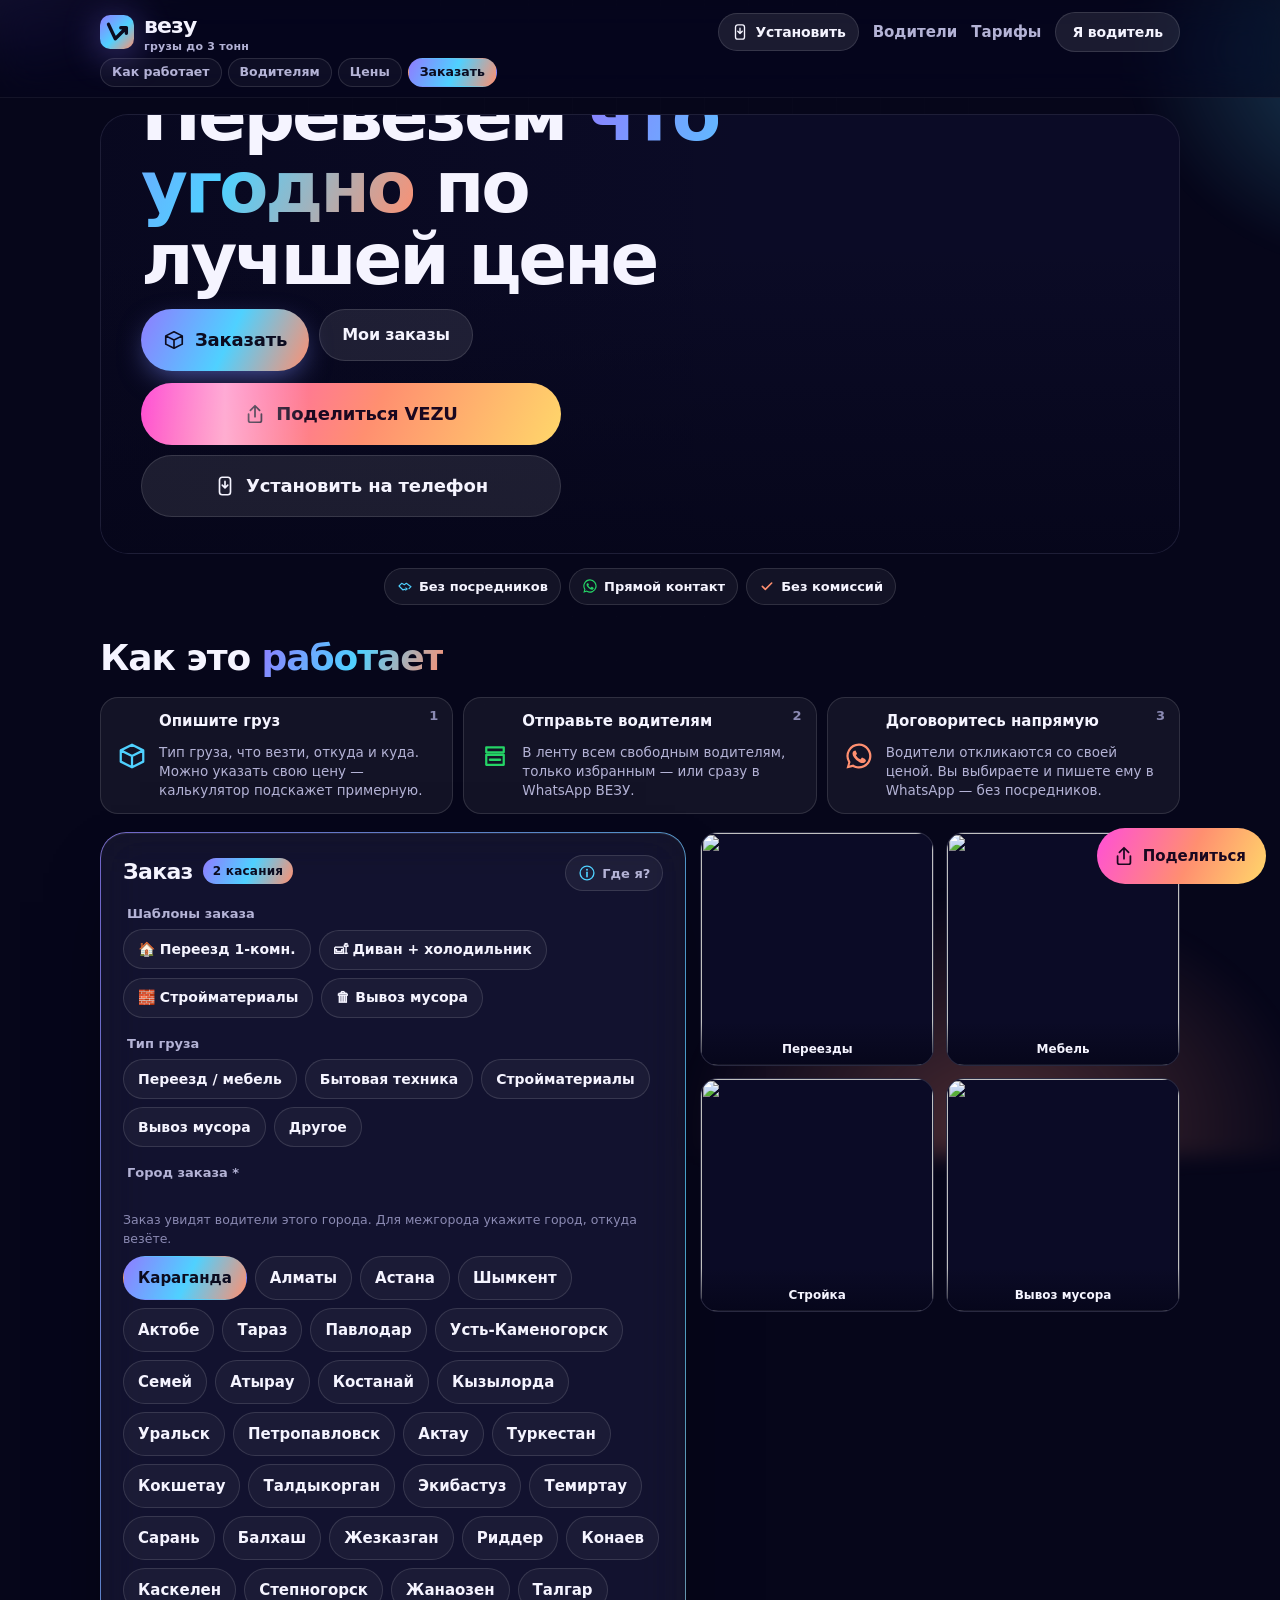
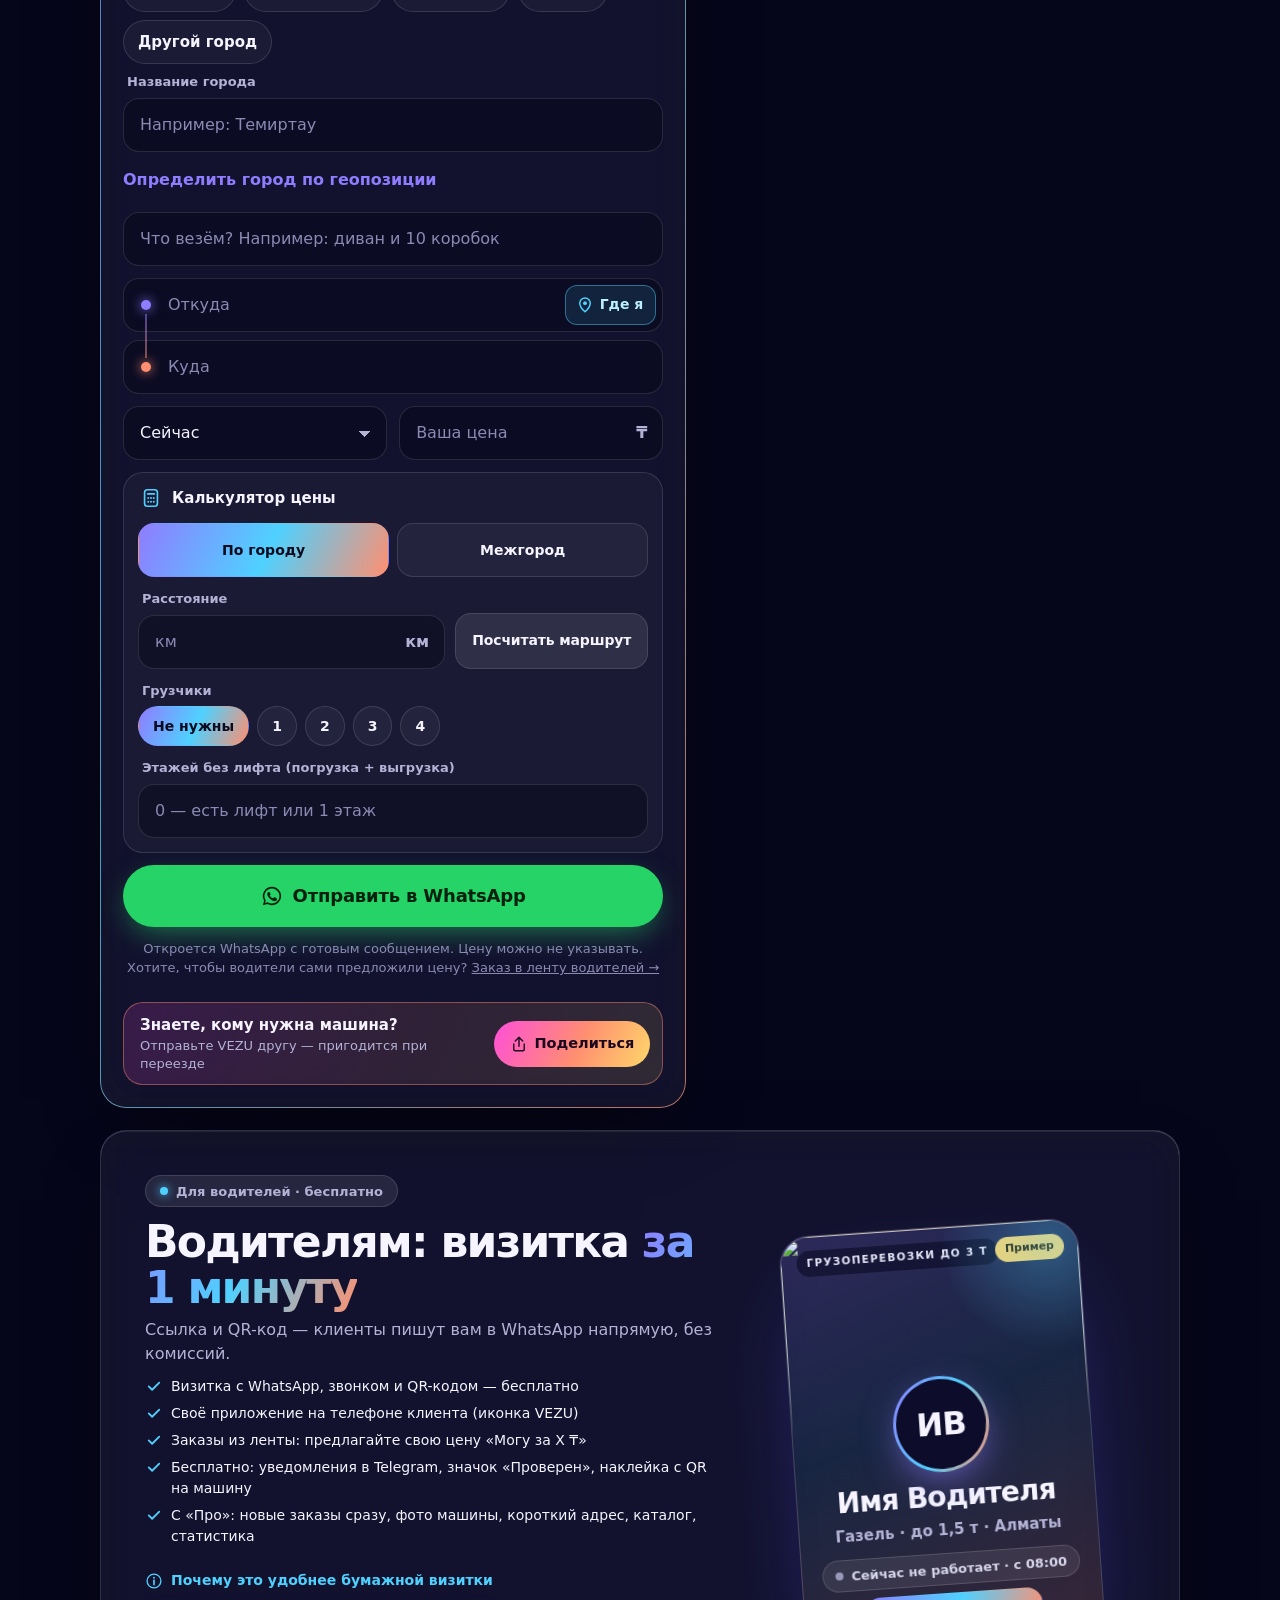
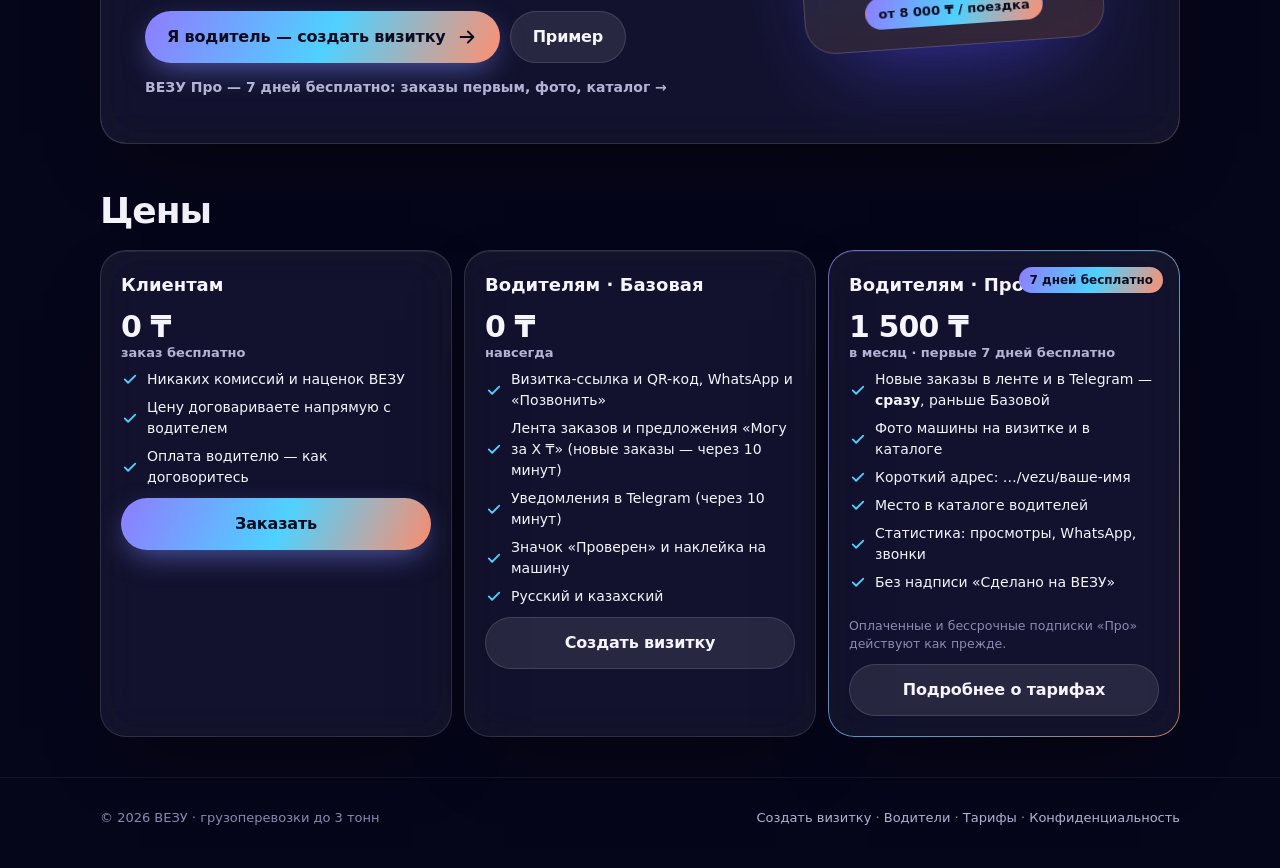
==== commit c613447d: "Город заказа и ленты, очередь откликов и подтверждение «В работе»; SW vezu-platform-v4 Клиент выбира" ====
--- a/index.html
+++ b/index.html
@@ -25,7 +25,7 @@
 <meta name="apple-mobile-web-app-status-bar-style" content="black-translucent">
 <meta name="apple-mobile-web-app-title" content="VEZU">
 <link rel="icon" href="favicon.svg" type="image/svg+xml">
-<link rel="stylesheet" href="css/style.css?v=e6952d75">
+<link rel="stylesheet" href="css/style.css?v=98d1e465">
 <link rel="preload" as="image" href="img/hero-van-720.webp" imagesrcset="img/hero-van-720.webp 720w, img/hero-van-1280.webp 1280w" imagesizes="(min-width:880px) 1120px, 100vw">
 </head>
 <body>
@@ -121,6 +121,15 @@
       <button type="button" class="qchip" data-cargo="trash" aria-pressed="false">Вывоз мусора</button>
       <button type="button" class="qchip" data-cargo="other" aria-pressed="false">Другое</button>
     </div></div>
+    <div class="fld city-f" data-city-pick data-city-default="Караганда" data-city-remember="order">
+      <span class="cargo-h">Город заказа *</span>
+      <p class="fine">Заказ увидят водители этого города. Для межгорода укажите город, откуда везёте.</p>
+      <div class="qchips city-chips" role="group" aria-label="Город"></div>
+      <input type="hidden" name="city" value="">
+      <label class="fld city-other" hidden><span>Название города</span><input class="inp" name="city_other" maxlength="40" placeholder="Например: Темиртау"></label>
+      <button type="button" class="lnk city-gps" data-city-gps>Определить город по геопозиции</button>
+      <p class="fine city-gps-msg" data-city-gps-msg hidden></p>
+    </div>
     <label class="fld"><span class="sr">Что везём</span><input class="inp" name="what" placeholder="Что везём? Например: диван и 10 коробок" data-i18n-ph="what" maxlength="120"></label>
     <div class="route">
       <i class="dot d1"></i><i class="dot d2"></i>
@@ -210,8 +219,8 @@
   <a href="app.html#feed" class="drv"><svg><use href="#i-feed"/></svg><span>Лента</span><em hidden>0</em></a>
 </nav>
 <script>try{if(localStorage.getItem('vezu-key'))document.body.classList.add('is-driver')}catch(e){}</script>
-<script src="js/common.js?v=276b75b7"></script>
-<script src="js/calc.js?v=db9410cd"></script>
+<script src="js/common.js?v=ae8a95ab"></script>
+<script src="js/calc.js?v=d481bd68"></script>
 <script src="js/config.js?v=566bab7b"></script>
 <script src="js/share.js?v=f44bf895"></script>
 <script>
--- a/css/style.css
+++ b/css/style.css
@@ -722,3 +722,24 @@
 ol.inst li{color:var(--ink)}
 @media (display-mode:standalone){[data-install],#install{display:none!important}}
 @media (max-width:440px){.topnav{gap:6px}.topnav .btn-sm{padding-left:10px;padding-right:10px}.inst-top{width:36px;--h:36px}}
+
+/* Выбор города заказа / визитки */
+.city-f{display:flex;flex-direction:column;gap:8px}
+.city-f .cargo-h{font-weight:700}
+.city-chips{display:flex;flex-wrap:wrap;gap:8px}
+.city-chips .qchip{min-height:44px;padding:8px 14px;font-size:15px}
+.city-f.bad{outline:2px solid #ff8f70;outline-offset:6px;border-radius:16px}
+.city-gps{align-self:flex-start;background:none;border:0;color:var(--acc, #8f7cff);font:inherit;font-weight:600;cursor:pointer;padding:0}
+.city-gps:disabled{opacity:.6}
+.city-need{margin-bottom:14px}
+@media (max-width:390px){.city-chips .qchip{min-height:48px;font-size:14px}}
+
+.resp{position:relative;padding-top:8px}
+.resp-pos{display:flex;align-items:baseline;gap:8px;margin:0 0 6px}
+.resp-pos b{font-size:13px;color:var(--acc,#8f7cff)}
+.resp-pos small{color:var(--mute,rgba(255,255,255,.55));font-size:12px}
+.btn-confirm{margin-top:8px;min-height:48px;font-size:16px}
+.o-agreed{font-weight:700;margin:.4em 0}
+.ost-done{background:rgba(79,209,255,.18);color:#c6f4ff}
+.ord.in-work{box-shadow:inset 0 0 0 1px rgba(143,124,255,.35)}
+.ord.is-done{opacity:.92}
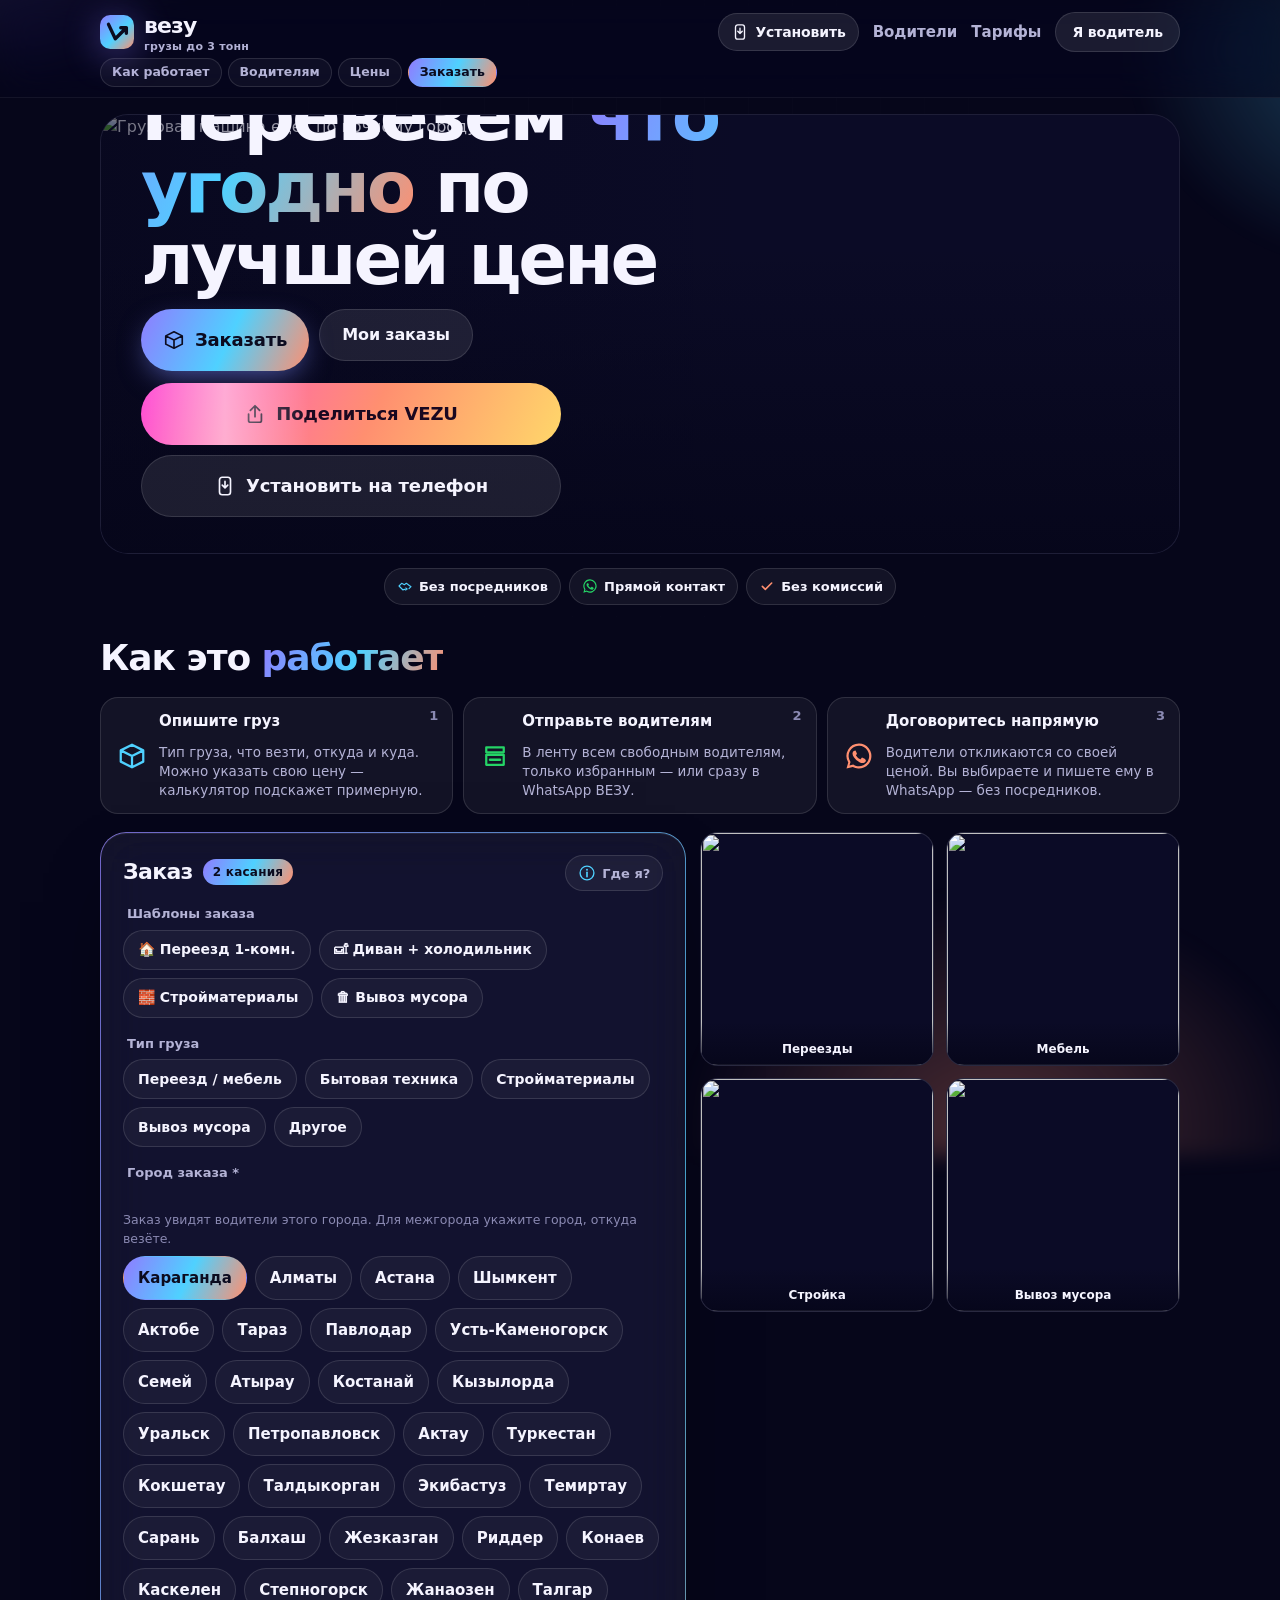
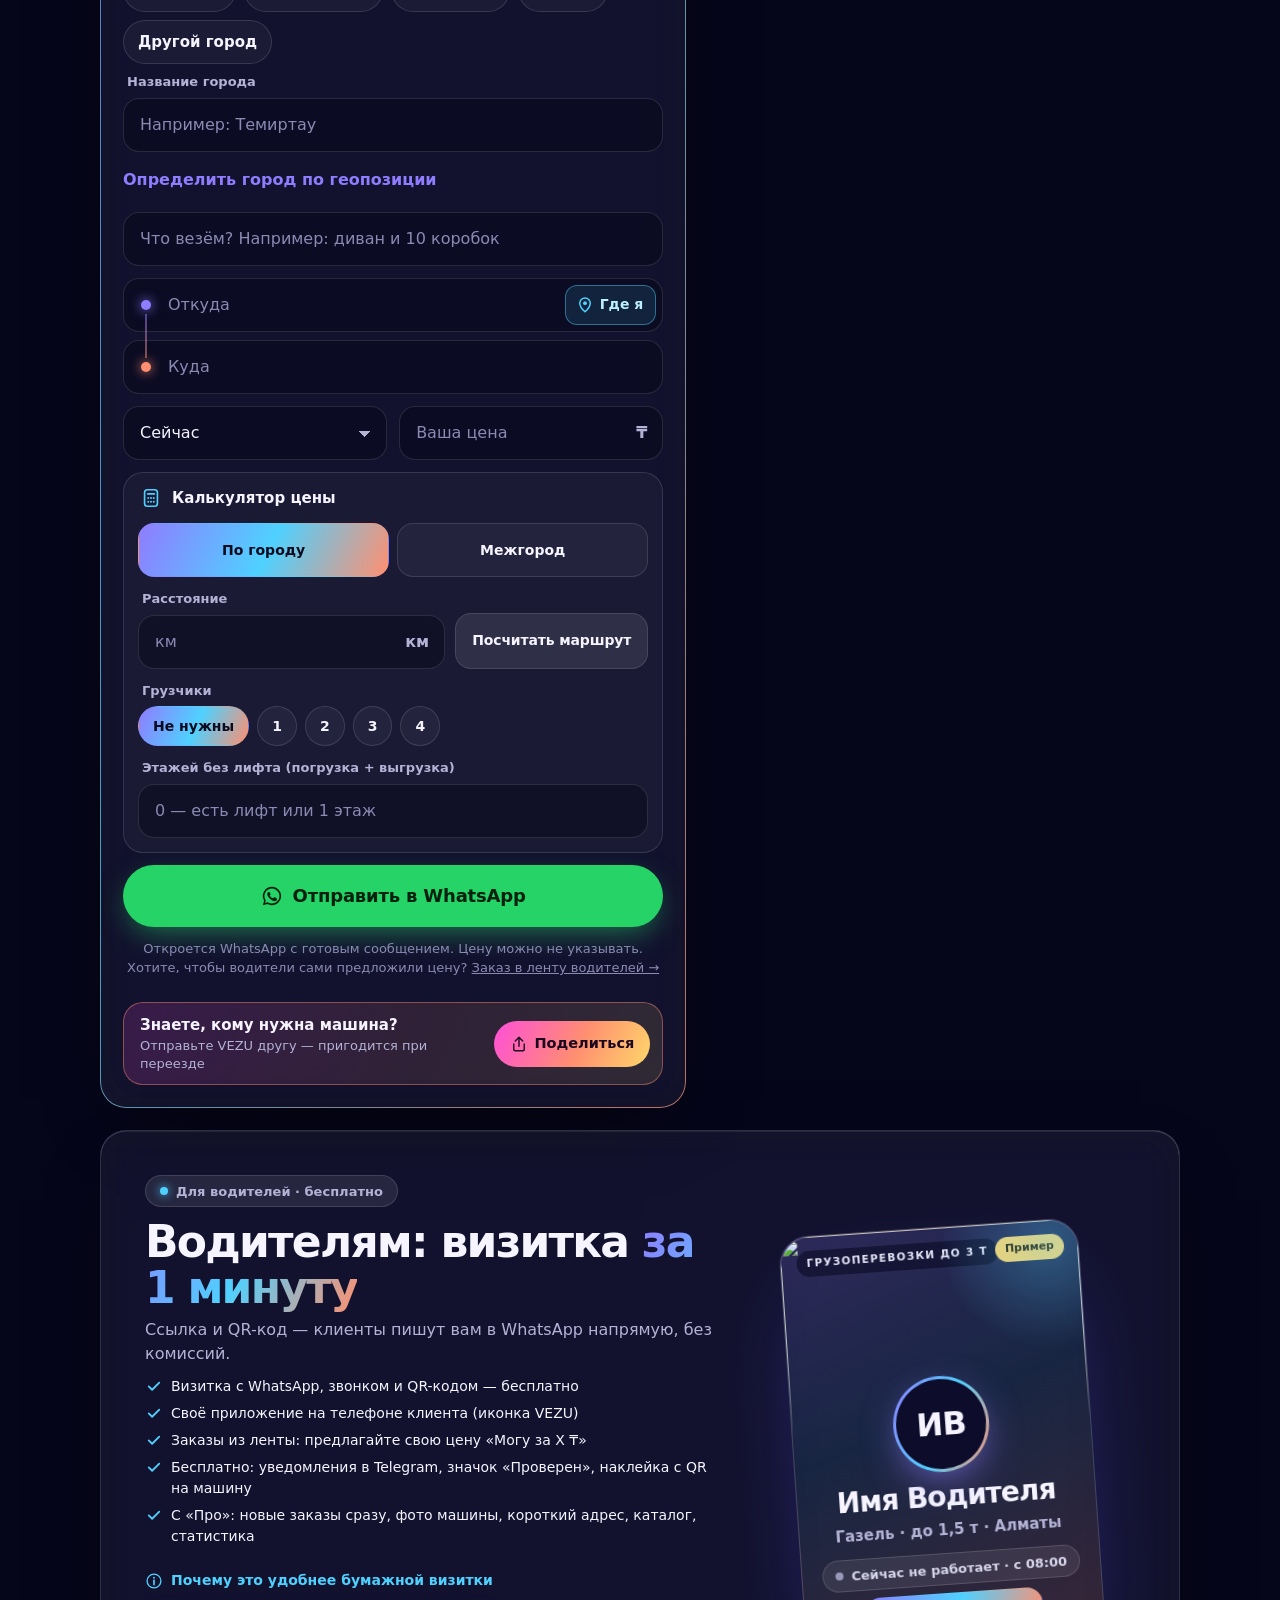
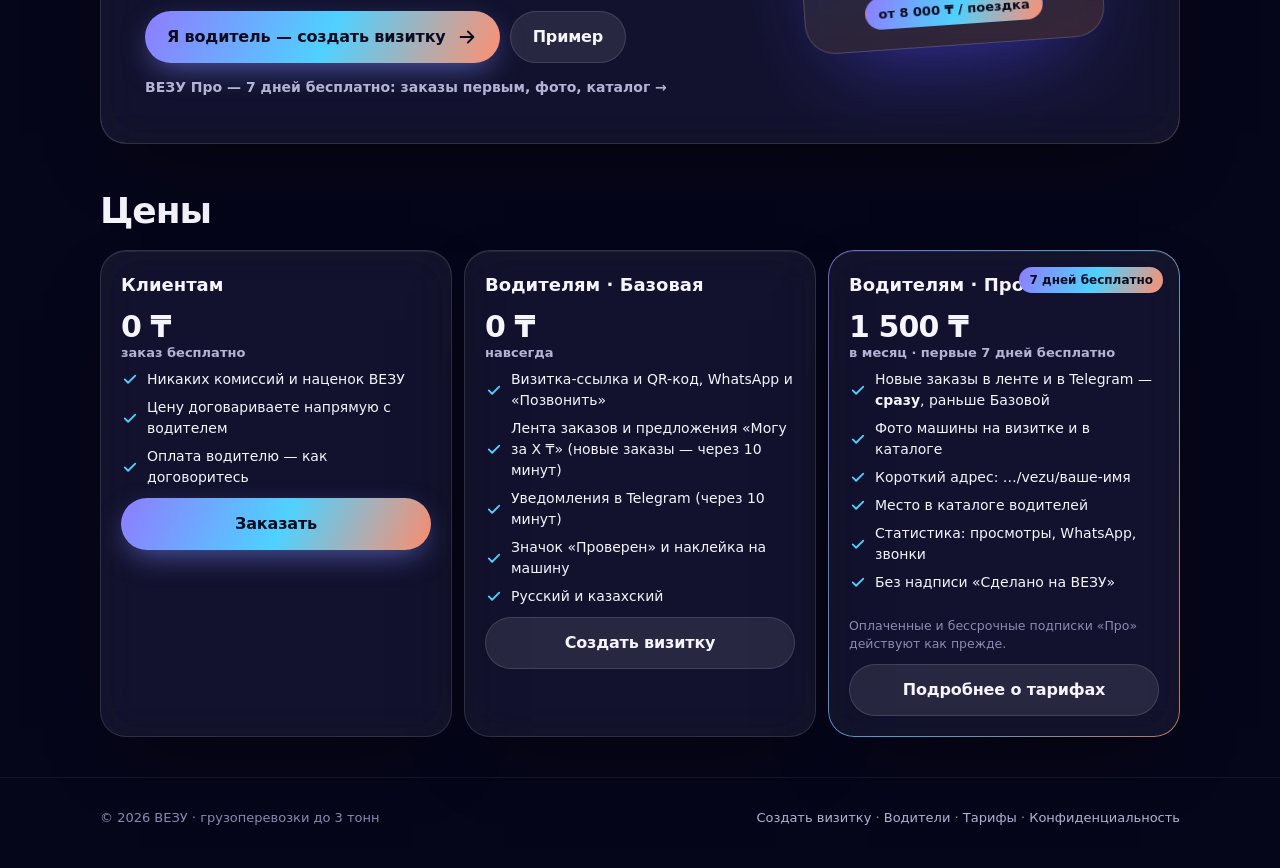
==== commit 6b5f859e: "Заказы старше 24 часов скрываются из ленты; звук нового заказа в открытом приложении; SW v6 В ленте " ====
--- a/index.html
+++ b/index.html
@@ -25,7 +25,7 @@
 <meta name="apple-mobile-web-app-status-bar-style" content="black-translucent">
 <meta name="apple-mobile-web-app-title" content="VEZU">
 <link rel="icon" href="favicon.svg" type="image/svg+xml">
-<link rel="stylesheet" href="css/style.css?v=98d1e465">
+<link rel="stylesheet" href="css/style.css?v=f295fffd">
 <link rel="preload" as="image" href="img/hero-van-720.webp" imagesrcset="img/hero-van-720.webp 720w, img/hero-van-1280.webp 1280w" imagesizes="(min-width:880px) 1120px, 100vw">
 </head>
 <body>
--- a/css/style.css
+++ b/css/style.css
@@ -743,3 +743,7 @@
 .ost-done{background:rgba(79,209,255,.18);color:#c6f4ff}
 .ord.in-work{box-shadow:inset 0 0 0 1px rgba(143,124,255,.35)}
 .ord.is-done{opacity:.92}
+
+.feed-sound{display:flex;align-items:center;justify-content:center;width:100%;min-height:48px;margin:0 0 8px;padding:10px 14px;border:0;border-radius:14px;font:inherit;font-weight:700;font-size:15px;background:rgba(255,255,255,.08);color:inherit;cursor:pointer}
+.feed-sound[aria-pressed="true"]{background:rgba(143,124,255,.3);box-shadow:inset 0 0 0 1px rgba(143,124,255,.45)}
+.feed-sound-h{margin:0 0 14px;text-align:center}
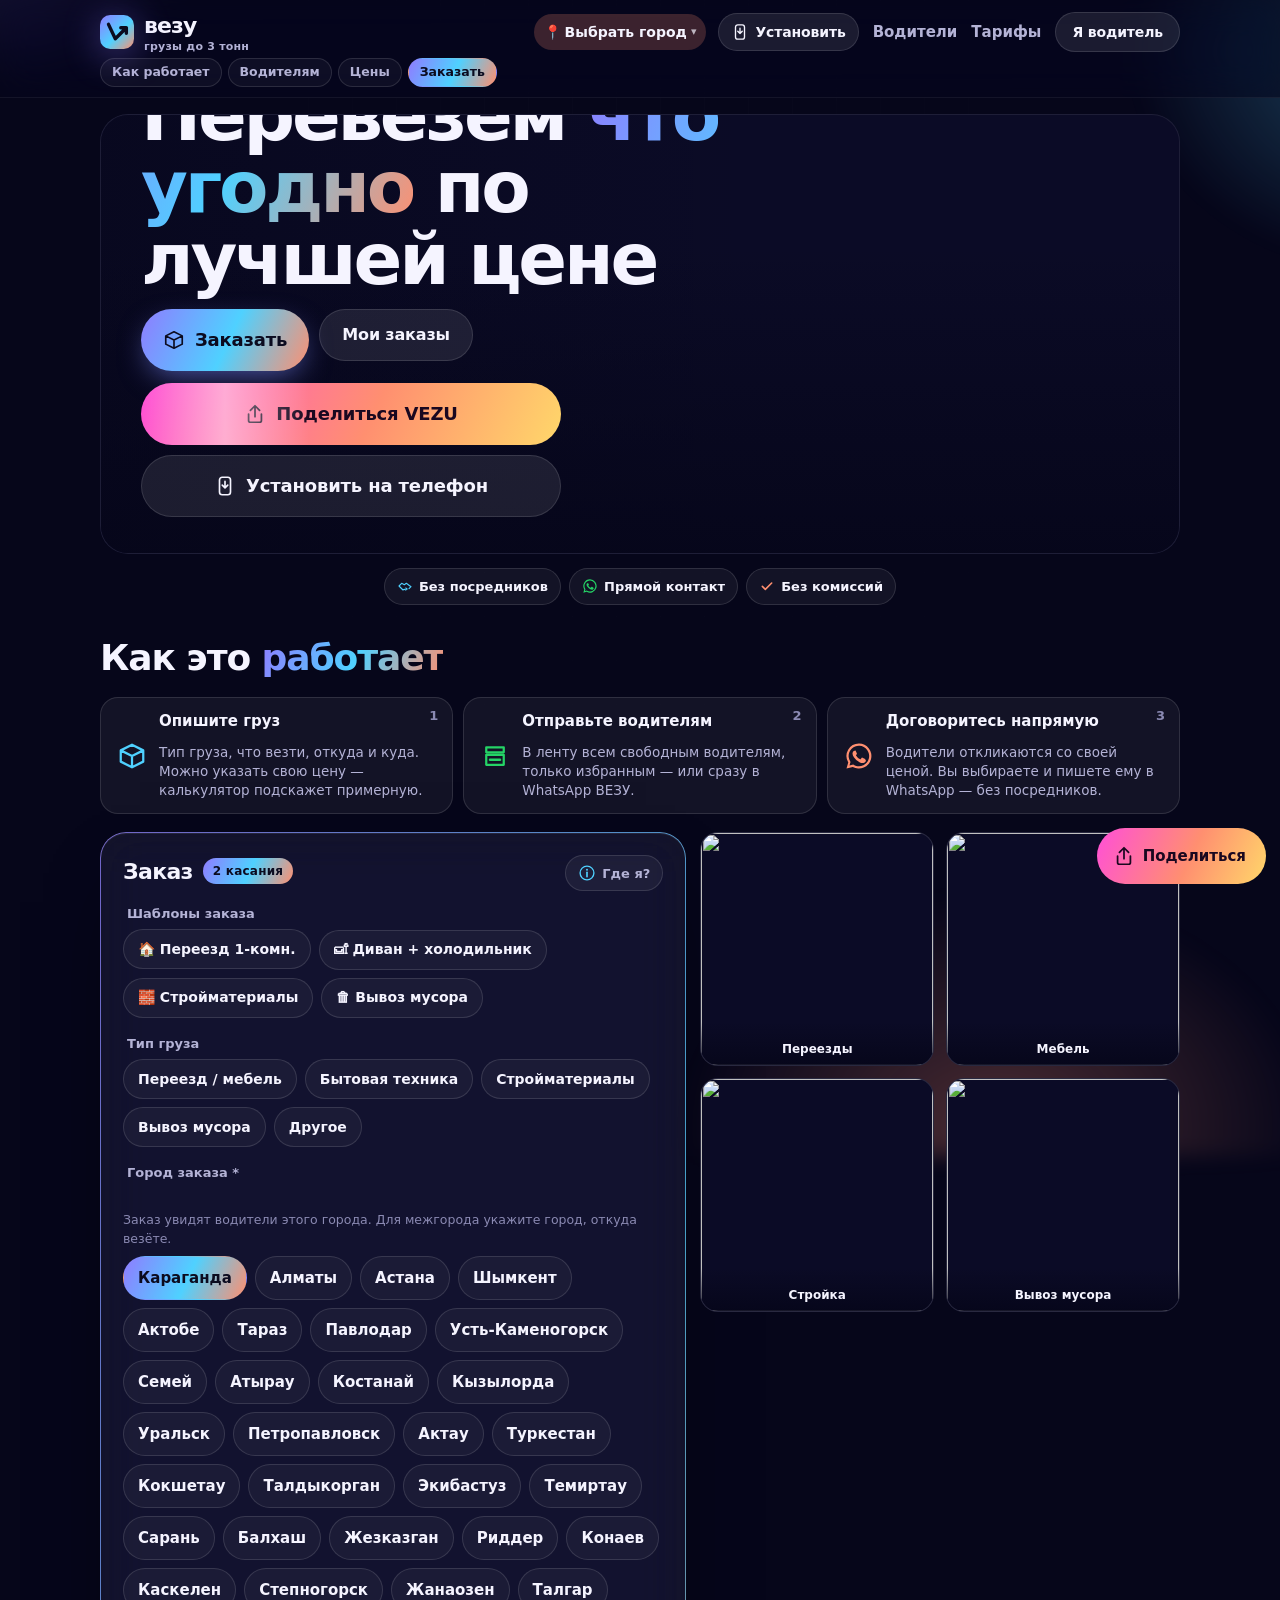
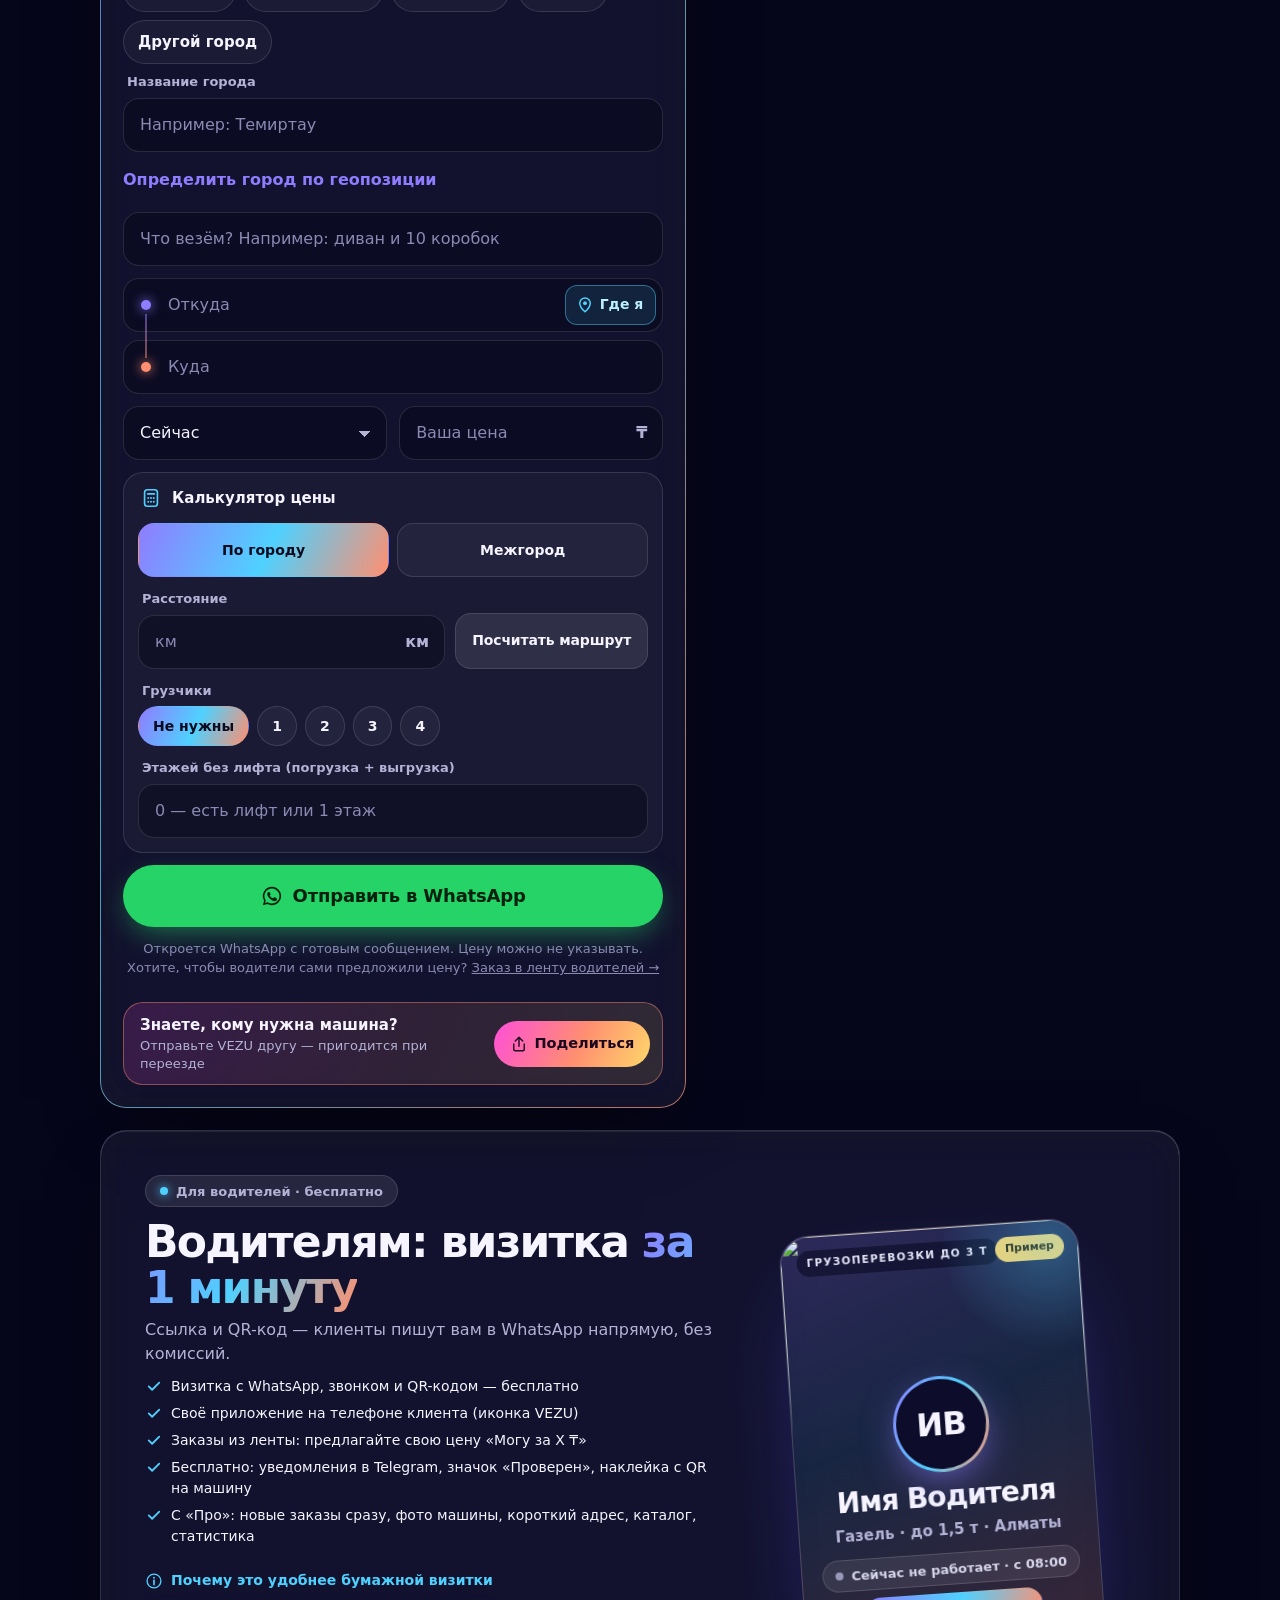
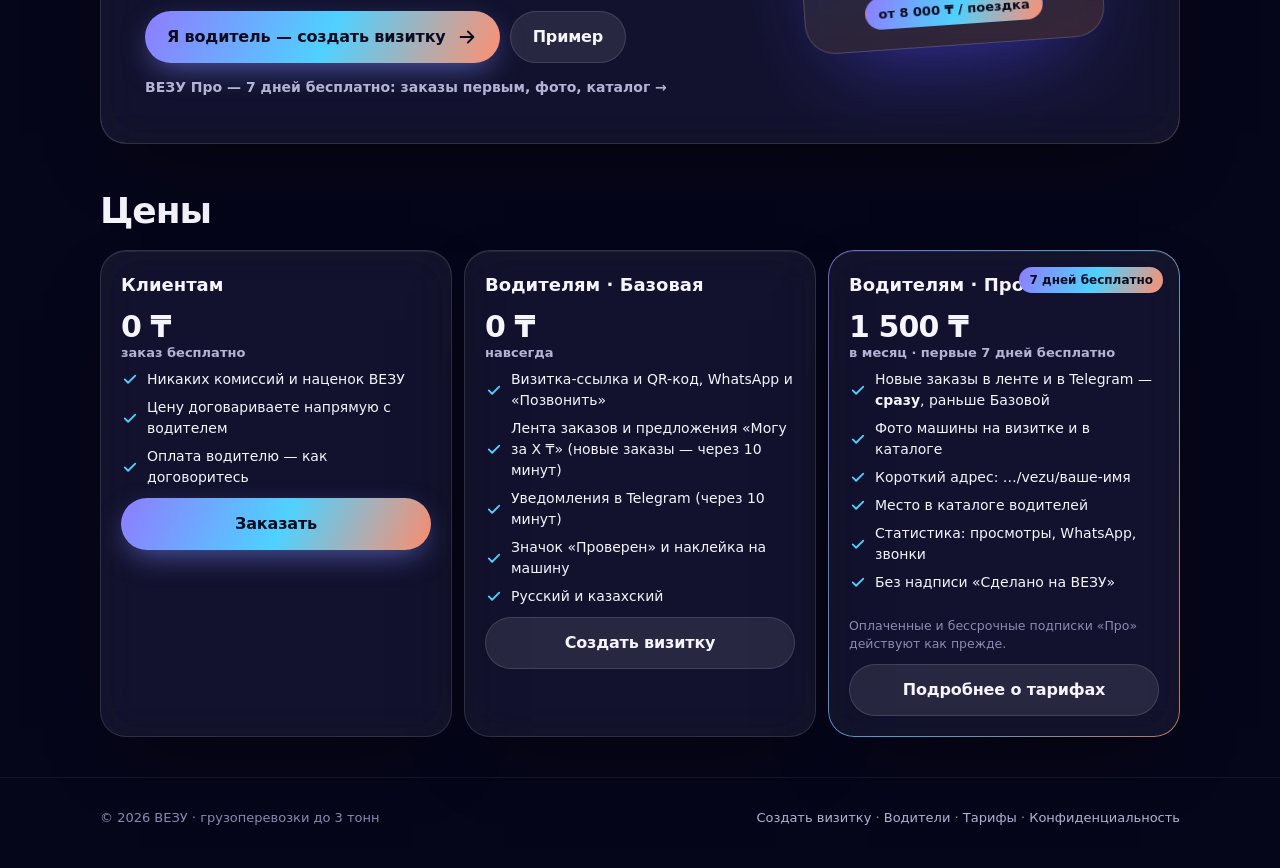
==== commit ba44cf8e: "Город в шапке и понятные настройки; список городов только в настройках; SW v7 Выбранный город виден " ====
--- a/index.html
+++ b/index.html
@@ -25,7 +25,7 @@
 <meta name="apple-mobile-web-app-status-bar-style" content="black-translucent">
 <meta name="apple-mobile-web-app-title" content="VEZU">
 <link rel="icon" href="favicon.svg" type="image/svg+xml">
-<link rel="stylesheet" href="css/style.css?v=f295fffd">
+<link rel="stylesheet" href="css/style.css?v=e680cd5d">
 <link rel="preload" as="image" href="img/hero-van-720.webp" imagesrcset="img/hero-van-720.webp 720w, img/hero-van-1280.webp 1280w" imagesizes="(min-width:880px) 1120px, 100vw">
 </head>
 <body>
@@ -62,6 +62,7 @@
   <symbol id="i-msg" viewBox="0 0 24 24"><path d="M4 5h16v11H9l-5 4z" fill="none" stroke="currentColor" stroke-width="1.8" stroke-linejoin="round"/><path d="M8 9.5h8M8 12.5h5" stroke="currentColor" stroke-width="1.8" stroke-linecap="round"/></symbol>
   <symbol id="i-hand" viewBox="0 0 24 24"><path d="M3 12l4-4 4 2 3-2 7 5-3 3M7 8l-4 4 6 6 2-1M11 17l2 1 2-1M13 15l2 1" fill="none" stroke="currentColor" stroke-width="1.7" stroke-linecap="round" stroke-linejoin="round"/></symbol>
   <symbol id="i-pin" viewBox="0 0 24 24"><path d="M12 21s-7-6.2-7-11.5A7 7 0 0 1 19 9.5C19 14.8 12 21 12 21z" fill="none" stroke="currentColor" stroke-width="1.8"/><circle cx="12" cy="9.5" r="2.5" fill="none" stroke="currentColor" stroke-width="1.8"/></symbol>
+  <symbol id="i-gear" viewBox="0 0 24 24"><path d="M12 15.4a3.4 3.4 0 1 0 0-6.8 3.4 3.4 0 0 0 0 6.8z" fill="none" stroke="currentColor" stroke-width="1.8"/><path d="M19.4 13.1a7 7 0 0 0 0-2.2l2.1-1.6-2-3.4-2.5.5a7 7 0 0 0-1.9-1.1L14.7 3h-5.4l-.4 2.3a7 7 0 0 0-1.9 1.1l-2.5-.5-2 3.4 2.1 1.6a7 7 0 0 0 0 2.2L2.5 14.7l2 3.4 2.5-.5a7 7 0 0 0 1.9 1.1l.4 2.3h5.4l.4-2.3a7 7 0 0 0 1.9-1.1l2.5.5 2-3.4z" fill="none" stroke="currentColor" stroke-width="1.7" stroke-linejoin="round"/></symbol>
   <symbol id="i-star" viewBox="0 0 24 24"><path d="M12 3l2.6 5.5 6 .8-4.4 4.2 1.1 6L12 16.6 6.7 19.5l1.1-6L3.4 9.3l6-.8z" fill="none" stroke="currentColor" stroke-width="1.8" stroke-linejoin="round"/></symbol>
 </svg>
 
@@ -217,9 +218,10 @@
   <button type="button" class="bn-share" data-share="app" aria-label="Поделиться VEZU с друзьями"><i><svg><use href="#i-share"/></svg></i><span>Поделиться</span></button>
   <a href="app.html#orders"><svg><use href="#i-list"/></svg><span>Мои заказы</span><em hidden>0</em></a>
   <a href="app.html#feed" class="drv"><svg><use href="#i-feed"/></svg><span>Лента</span><em hidden>0</em></a>
+  <a href="app.html#settings" class="bn-set"><svg><use href="#i-gear"/></svg><span>Настройки</span></a>
 </nav>
 <script>try{if(localStorage.getItem('vezu-key'))document.body.classList.add('is-driver')}catch(e){}</script>
-<script src="js/common.js?v=ae8a95ab"></script>
+<script src="js/common.js?v=7e74862d"></script>
 <script src="js/calc.js?v=d481bd68"></script>
 <script src="js/config.js?v=566bab7b"></script>
 <script src="js/share.js?v=f44bf895"></script>
--- a/css/style.css
+++ b/css/style.css
@@ -747,3 +747,26 @@
 .feed-sound{display:flex;align-items:center;justify-content:center;width:100%;min-height:48px;margin:0 0 8px;padding:10px 14px;border:0;border-radius:14px;font:inherit;font-weight:700;font-size:15px;background:rgba(255,255,255,.08);color:inherit;cursor:pointer}
 .feed-sound[aria-pressed="true"]{background:rgba(143,124,255,.3);box-shadow:inset 0 0 0 1px rgba(143,124,255,.45)}
 .feed-sound-h{margin:0 0 14px;text-align:center}
+
+.city-chip{display:inline-flex;align-items:center;gap:4px;min-width:0;max-width:min(48vw,200px);min-height:36px;margin-left:auto;padding:6px 10px;border:0;border-radius:999px;background:rgba(255,255,255,.12);color:inherit;font:inherit;font-weight:750;font-size:14px;cursor:pointer;line-height:1.2}
+.city-chip [data-city-chip-name]{overflow:hidden;text-overflow:ellipsis;white-space:nowrap}
+.city-chip-c{opacity:.7;font-size:11px}
+.city-chip.is-empty{background:rgba(255,143,112,.22)}
+@media (max-width:440px){.city-chip{font-size:13px;padding:6px 8px;max-width:42vw}.topnav>a:not(.btn){display:none}}
+.city-compact > .city-chips,
+.city-compact > .city-other,
+.city-compact > [data-city-gps],
+.city-compact > [data-city-gps-msg],
+.city-compact > .fine{display:none}
+.city-known{display:none;margin:4px 0 2px}
+.city-compact > .city-known{display:block}
+.city-known-v{margin:0 0 4px;font-size:16px;font-weight:700}
+.set-foot{margin:18px auto 8px}
+.sheet-settings{max-height:min(94vh, 860px)}
+.sheet-settings .sheet-b{padding-bottom:28px}
+.set-sec{margin:0 0 22px;padding:0 0 18px;border-bottom:1px solid var(--line, rgba(255,255,255,.08))}
+.set-sec:last-child{border-bottom:0;margin-bottom:0}
+.set-sec h3{margin:0 0 8px;font-size:18px}
+.set-sec .btn{margin-top:8px}
+.bnav a.bn-set svg{width:24px;height:24px}
+@media (max-width:390px){.bnav a{font-size:10.5px;padding:6px 0;gap:1px}.bnav a svg{width:22px;height:22px}}
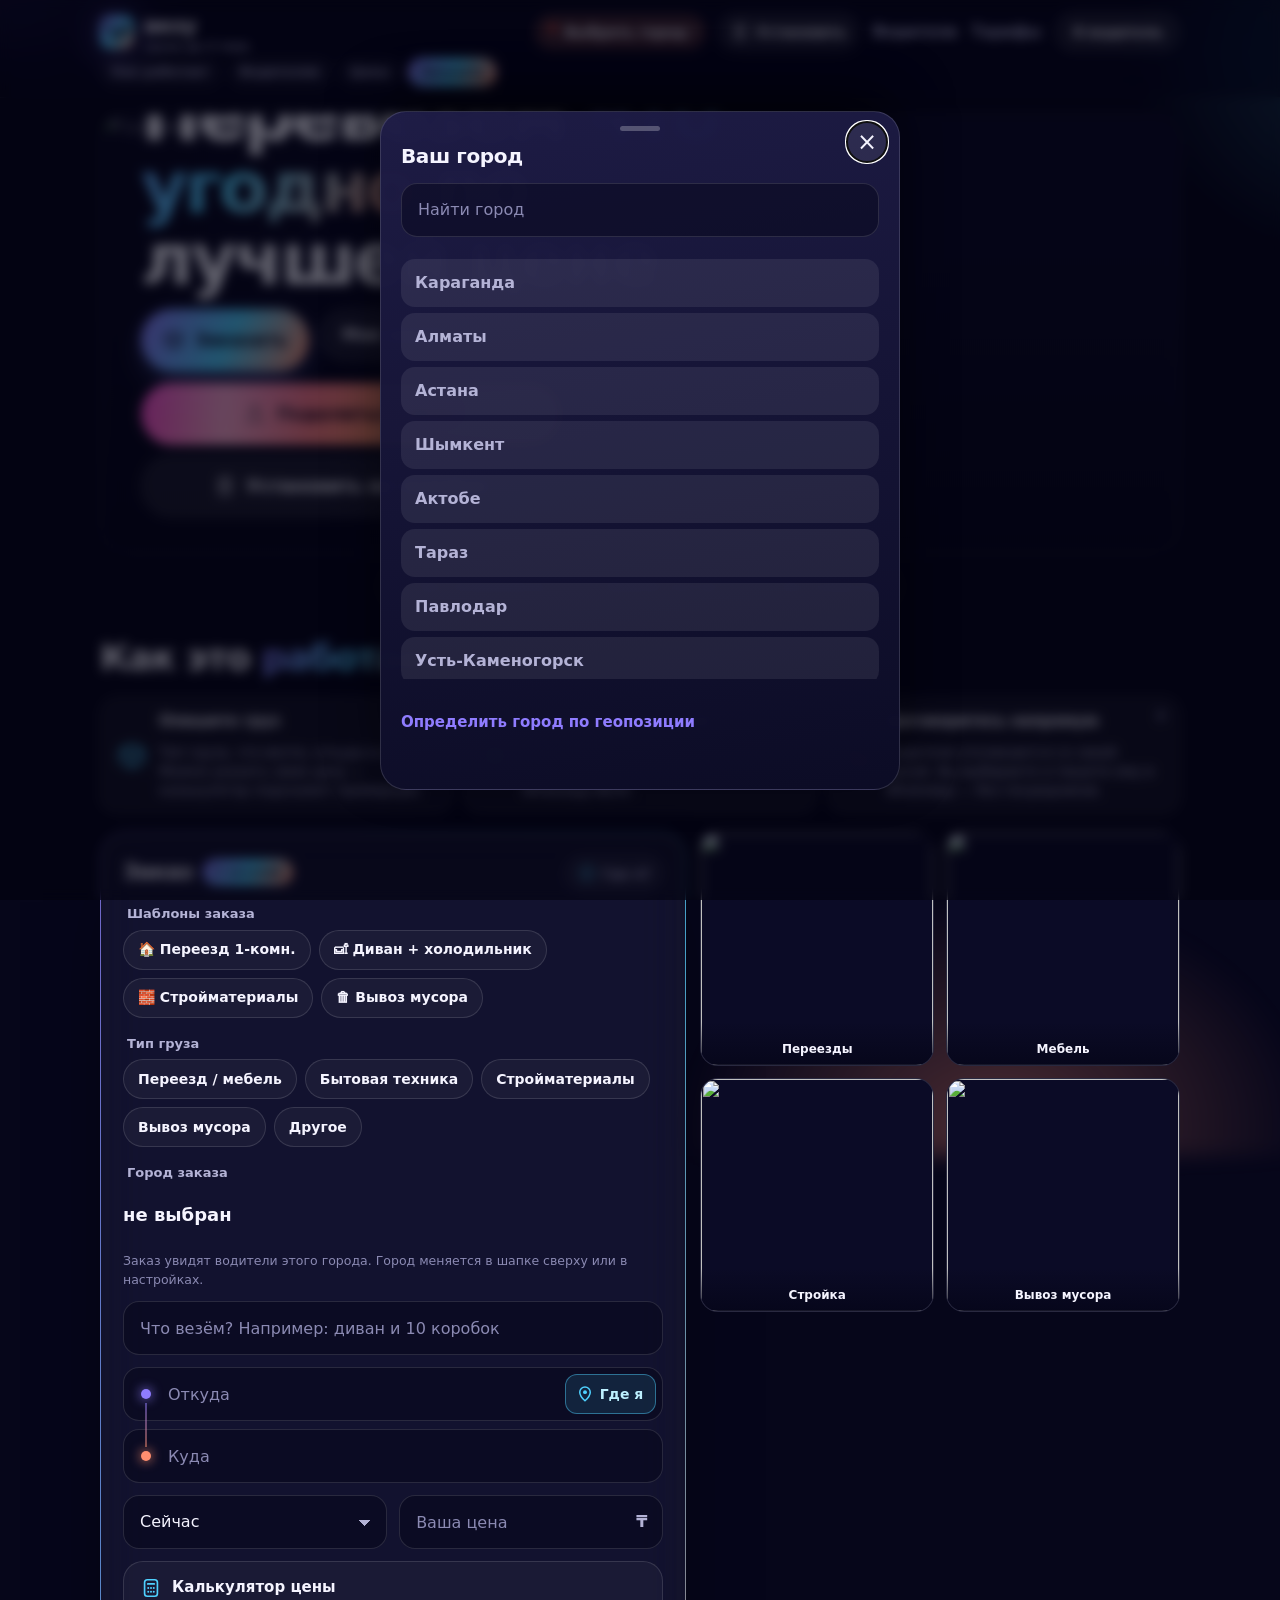
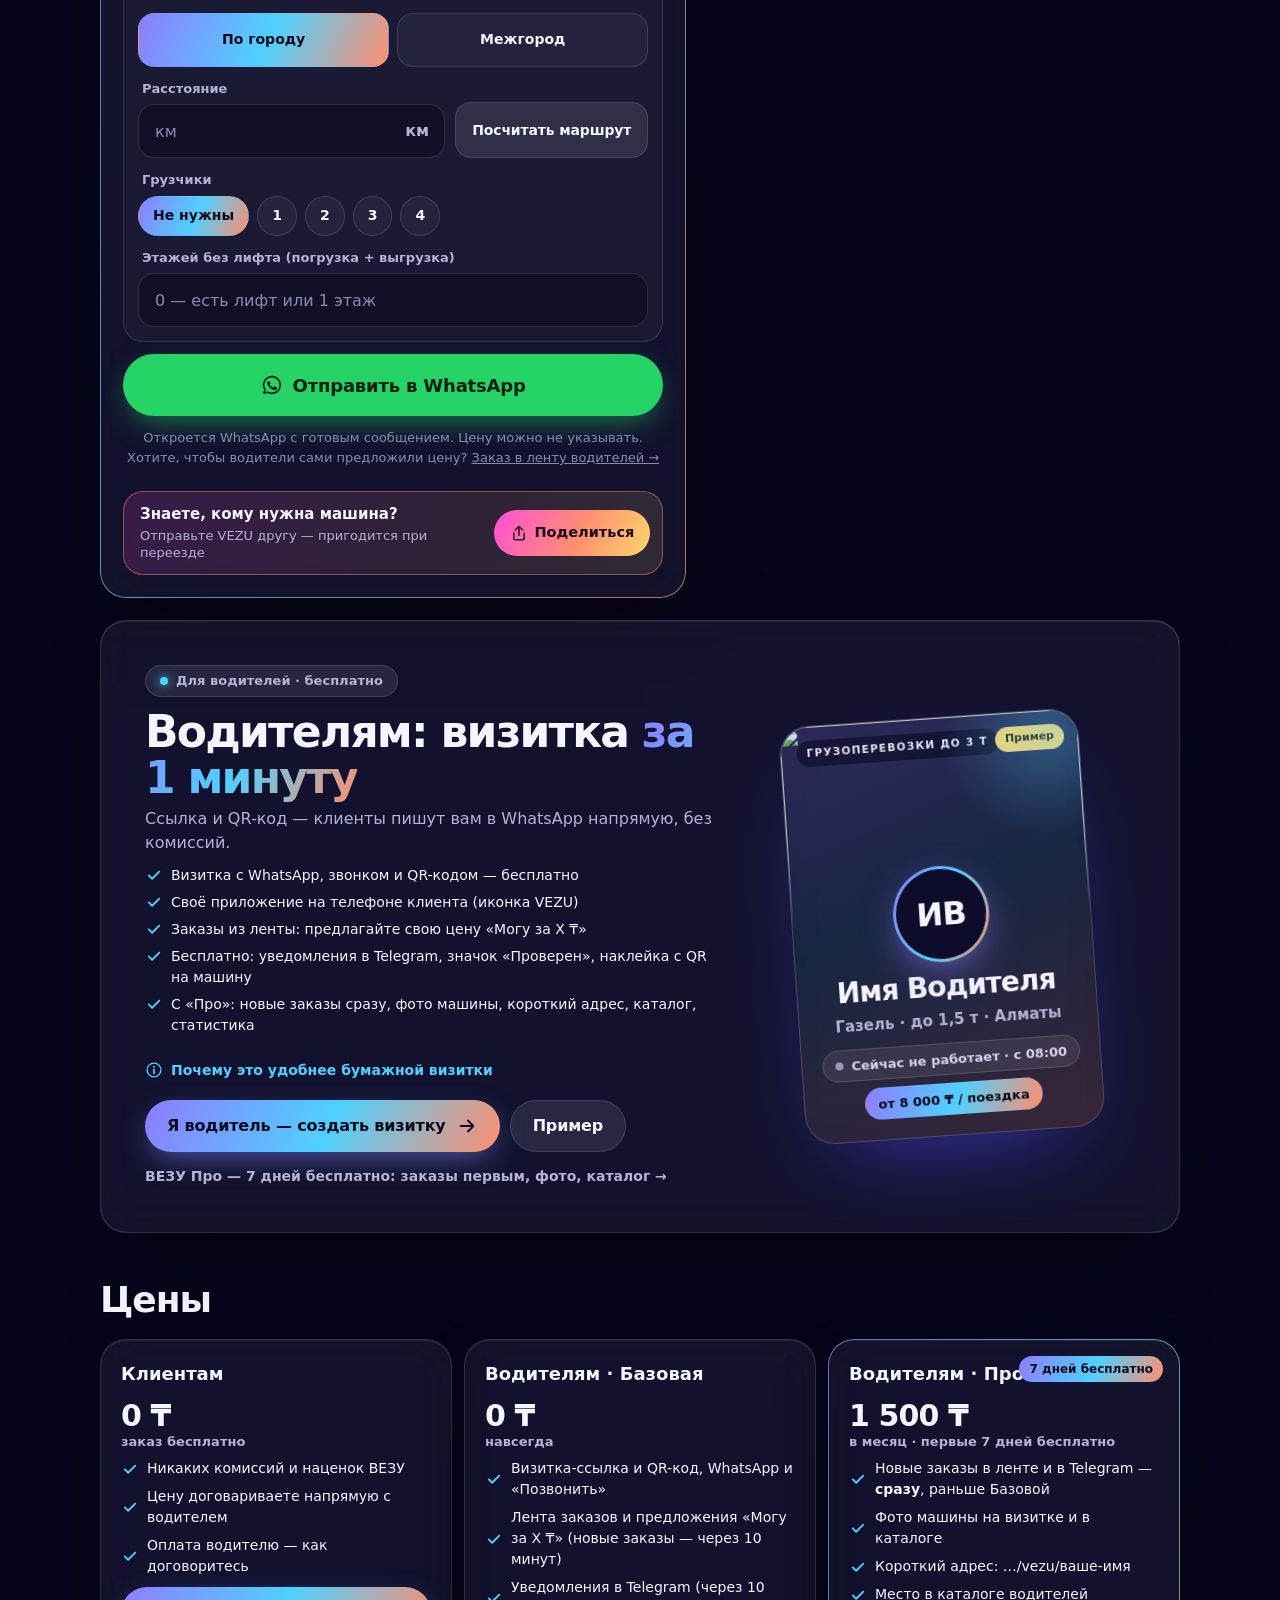
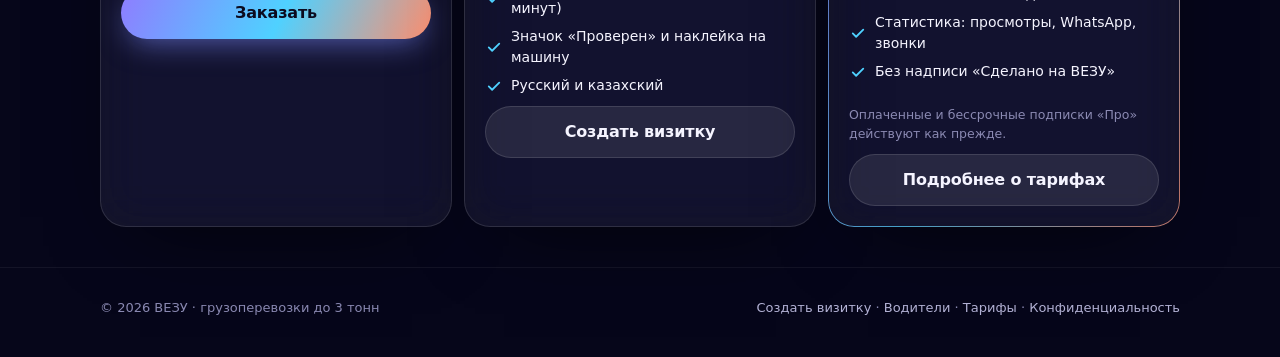
==== commit 6d3287fe: "Один город на всё приложение; список городов из шапки; SW v8 Город хранится в vezu_city и действует " ====
--- a/index.html
+++ b/index.html
@@ -25,7 +25,7 @@
 <meta name="apple-mobile-web-app-status-bar-style" content="black-translucent">
 <meta name="apple-mobile-web-app-title" content="VEZU">
 <link rel="icon" href="favicon.svg" type="image/svg+xml">
-<link rel="stylesheet" href="css/style.css?v=e680cd5d">
+<link rel="stylesheet" href="css/style.css?v=7e4e0fe3">
 <link rel="preload" as="image" href="img/hero-van-720.webp" imagesrcset="img/hero-van-720.webp 720w, img/hero-van-1280.webp 1280w" imagesizes="(min-width:880px) 1120px, 100vw">
 </head>
 <body>
@@ -122,14 +122,11 @@
       <button type="button" class="qchip" data-cargo="trash" aria-pressed="false">Вывоз мусора</button>
       <button type="button" class="qchip" data-cargo="other" aria-pressed="false">Другое</button>
     </div></div>
-    <div class="fld city-f" data-city-pick data-city-default="Караганда" data-city-remember="order">
-      <span class="cargo-h">Город заказа *</span>
-      <p class="fine">Заказ увидят водители этого города. Для межгорода укажите город, откуда везёте.</p>
-      <div class="qchips city-chips" role="group" aria-label="Город"></div>
+    <div class="fld city-f city-show" data-city-display>
+      <span class="cargo-h">Город заказа</span>
+      <p class="city-known-v"><span data-city-label>не выбран</span></p>
+      <p class="fine">Заказ увидят водители этого города. Город меняется в шапке сверху или в настройках.</p>
       <input type="hidden" name="city" value="">
-      <label class="fld city-other" hidden><span>Название города</span><input class="inp" name="city_other" maxlength="40" placeholder="Например: Темиртау"></label>
-      <button type="button" class="lnk city-gps" data-city-gps>Определить город по геопозиции</button>
-      <p class="fine city-gps-msg" data-city-gps-msg hidden></p>
     </div>
     <label class="fld"><span class="sr">Что везём</span><input class="inp" name="what" placeholder="Что везём? Например: диван и 10 коробок" data-i18n-ph="what" maxlength="120"></label>
     <div class="route">
@@ -221,7 +218,7 @@
   <a href="app.html#settings" class="bn-set"><svg><use href="#i-gear"/></svg><span>Настройки</span></a>
 </nav>
 <script>try{if(localStorage.getItem('vezu-key'))document.body.classList.add('is-driver')}catch(e){}</script>
-<script src="js/common.js?v=7e74862d"></script>
+<script src="js/common.js?v=cbdda660"></script>
 <script src="js/calc.js?v=d481bd68"></script>
 <script src="js/config.js?v=566bab7b"></script>
 <script src="js/share.js?v=f44bf895"></script>
--- a/css/style.css
+++ b/css/style.css
@@ -770,3 +770,18 @@
 .set-sec .btn{margin-top:8px}
 .bnav a.bn-set svg{width:24px;height:24px}
 @media (max-width:390px){.bnav a{font-size:10.5px;padding:6px 0;gap:1px}.bnav a svg{width:22px;height:22px}}
+
+.sheet-city{max-height:min(92vh,720px);z-index:120}
+.sheet-city .sheet-b{padding-bottom:24px}
+.city-search-f{margin:0 0 10px}
+.city-sheet-list{display:flex;flex-direction:column;gap:6px;max-height:min(52vh,420px);overflow:auto;-webkit-overflow-scrolling:touch;margin:0 0 12px}
+.city-opt{display:flex;align-items:center;justify-content:space-between;width:100%;min-height:48px;padding:10px 14px;border:0;border-radius:14px;background:rgba(255,255,255,.08);color:inherit;font:inherit;font-weight:650;font-size:16px;text-align:left;cursor:pointer}
+.city-opt.on{background:rgba(143,124,255,.32);box-shadow:inset 0 0 0 1px rgba(143,124,255,.5)}
+.city-opt .ok{font-weight:800;color:var(--acc,#8f7cff)}
+.city-other-row{margin:0 0 12px}
+.set-city-row{display:flex;align-items:center;gap:10px;width:100%;min-height:52px;padding:12px 14px;border:0;border-radius:16px;background:rgba(255,255,255,.1);color:inherit;font:inherit;text-align:left;cursor:pointer}
+.set-city-row span{color:var(--mute,rgba(255,255,255,.6));font-size:13px}
+.set-city-row strong{flex:1;font-size:17px}
+.set-city-row em{font-style:normal;font-weight:700;color:var(--acc,#8f7cff);font-size:14px}
+.city-show .city-known-v{margin:4px 0 2px;font-size:18px;font-weight:800}
+.city-cat-h{margin:0 0 10px;font-weight:700;font-size:16px}
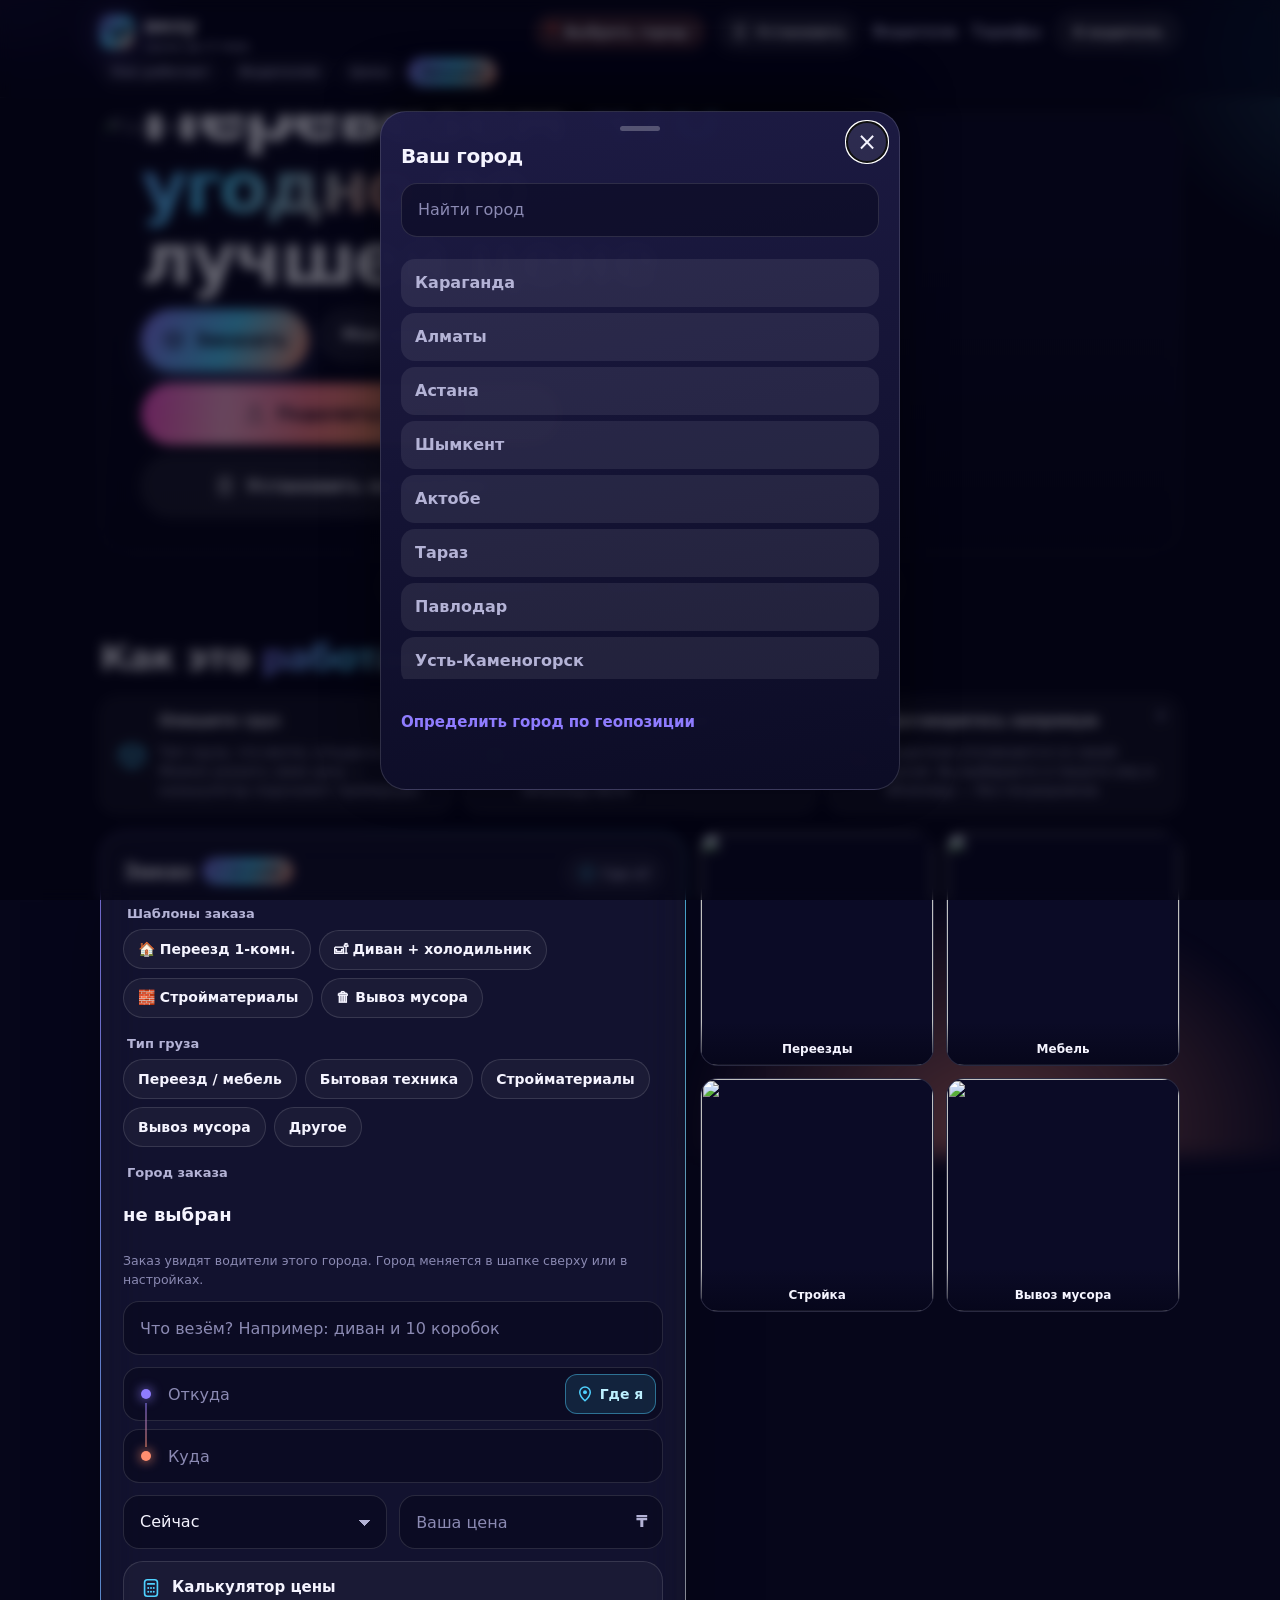
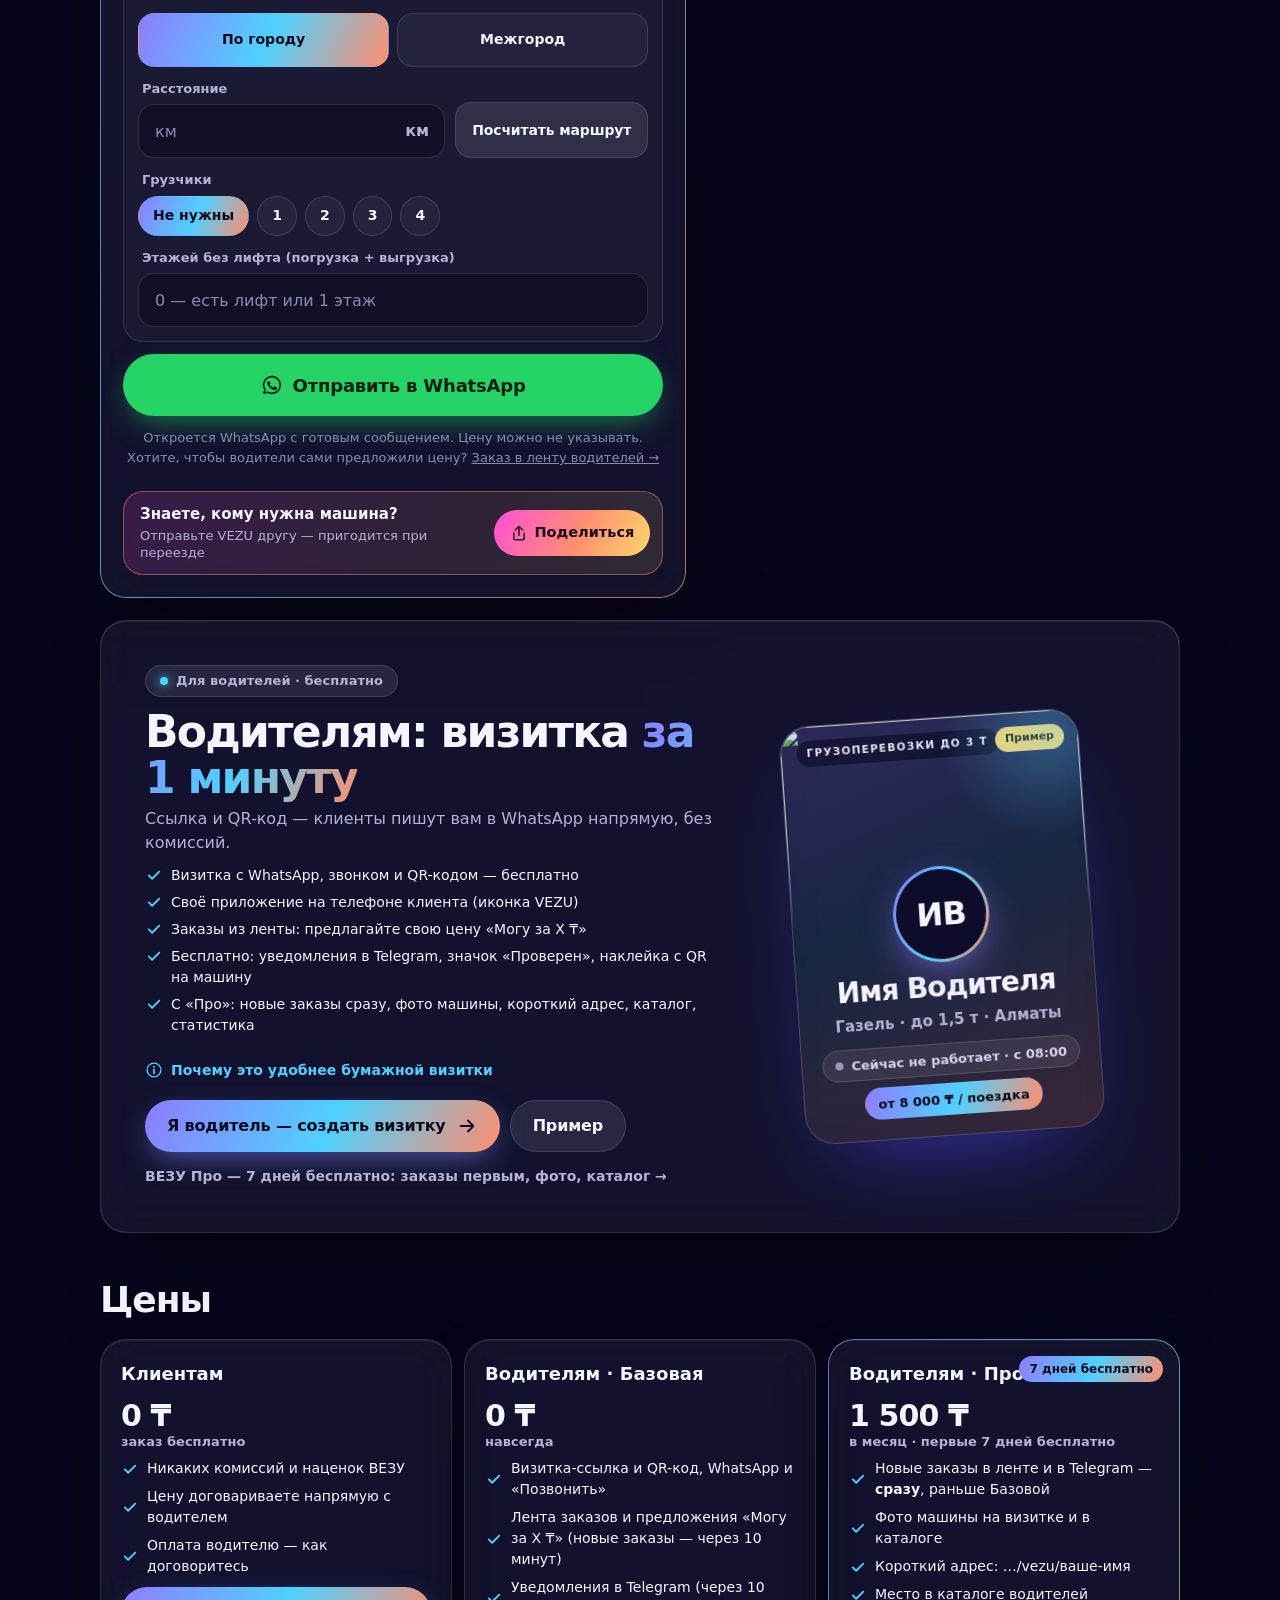
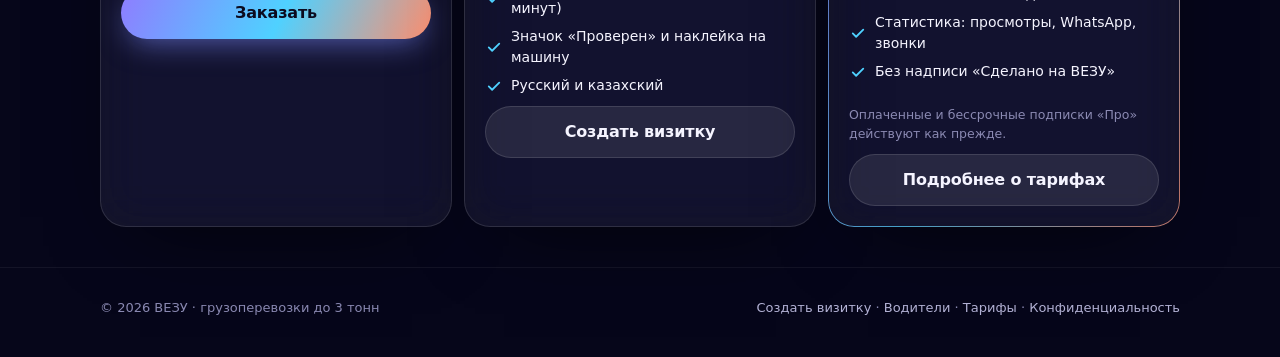
==== commit 0eaf756e: "Фото визитки: камера и «Выбрать фото из галереи»; SW v9 В конструкторе и в заявке на проверку — две " ====
--- a/index.html
+++ b/index.html
@@ -25,7 +25,7 @@
 <meta name="apple-mobile-web-app-status-bar-style" content="black-translucent">
 <meta name="apple-mobile-web-app-title" content="VEZU">
 <link rel="icon" href="favicon.svg" type="image/svg+xml">
-<link rel="stylesheet" href="css/style.css?v=7e4e0fe3">
+<link rel="stylesheet" href="css/style.css?v=3d33e15b">
 <link rel="preload" as="image" href="img/hero-van-720.webp" imagesrcset="img/hero-van-720.webp 720w, img/hero-van-1280.webp 1280w" imagesizes="(min-width:880px) 1120px, 100vw">
 </head>
 <body>
--- a/css/style.css
+++ b/css/style.css
@@ -393,11 +393,13 @@
 .progress .done i,.progress .cur i{background:var(--grad)}
 .progress .cur{color:var(--ink)}
 .progress .done{color:var(--muted)}
-.photo-row{display:flex;align-items:center;gap:16px}
+.photo-row{display:flex;align-items:flex-start;gap:16px}
 .ph-av{width:84px;height:84px;flex:none;border-radius:50%;padding:3px;background:var(--grad)}
 .ph-av span,.ph-av img{display:flex;width:100%;height:100%;border-radius:50%;align-items:center;justify-content:center;background:#0d0c2b;font-size:28px;font-weight:850;object-fit:cover}
-.ph-act{display:grid;gap:4px;justify-items:start}
+.ph-act{display:grid;gap:6px;justify-items:stretch;flex:1;min-width:0}
 .ph-act label.btn{cursor:pointer}
+.ph-btns{display:flex;flex-direction:column;gap:8px;width:100%}
+.ph-btns .btn{justify-content:center;min-height:44px;width:100%;text-align:center}
 details.more{border:1px solid var(--line);border-radius:18px;background:rgba(255,255,255,.03)}
 details.more summary{list-style:none;cursor:pointer;min-height:52px;display:flex;align-items:center;justify-content:space-between;padding:0 16px;font-weight:700;color:var(--muted)}
 details.more summary::-webkit-details-marker{display:none}
@@ -748,11 +750,15 @@
 .feed-sound[aria-pressed="true"]{background:rgba(143,124,255,.3);box-shadow:inset 0 0 0 1px rgba(143,124,255,.45)}
 .feed-sound-h{margin:0 0 14px;text-align:center}
 
-.city-chip{display:inline-flex;align-items:center;gap:4px;min-width:0;max-width:min(48vw,200px);min-height:36px;margin-left:auto;padding:6px 10px;border:0;border-radius:999px;background:rgba(255,255,255,.12);color:inherit;font:inherit;font-weight:750;font-size:14px;cursor:pointer;line-height:1.2}
+.city-chip{display:inline-flex;align-items:center;gap:4px;flex:0 0 auto;min-width:0;max-width:min(48vw,200px);min-height:36px;margin-left:auto;padding:6px 10px;border:0;border-radius:999px;background:rgba(255,255,255,.12);color:inherit;font:inherit;font-weight:750;font-size:14px;cursor:pointer;line-height:1.2}
 .city-chip [data-city-chip-name]{overflow:hidden;text-overflow:ellipsis;white-space:nowrap}
 .city-chip-c{opacity:.7;font-size:11px}
 .city-chip.is-empty{background:rgba(255,143,112,.22)}
-@media (max-width:440px){.city-chip{font-size:13px;padding:6px 8px;max-width:42vw}.topnav>a:not(.btn){display:none}}
+@media (max-width:440px){
+  .city-chip{font-size:13px;padding:6px 8px;max-width:min(52vw,200px)}
+  .topnav>a:not(.btn){display:none}
+  .top:has(#citychip) .inst-top{display:none}
+}
 .city-compact > .city-chips,
 .city-compact > .city-other,
 .city-compact > [data-city-gps],
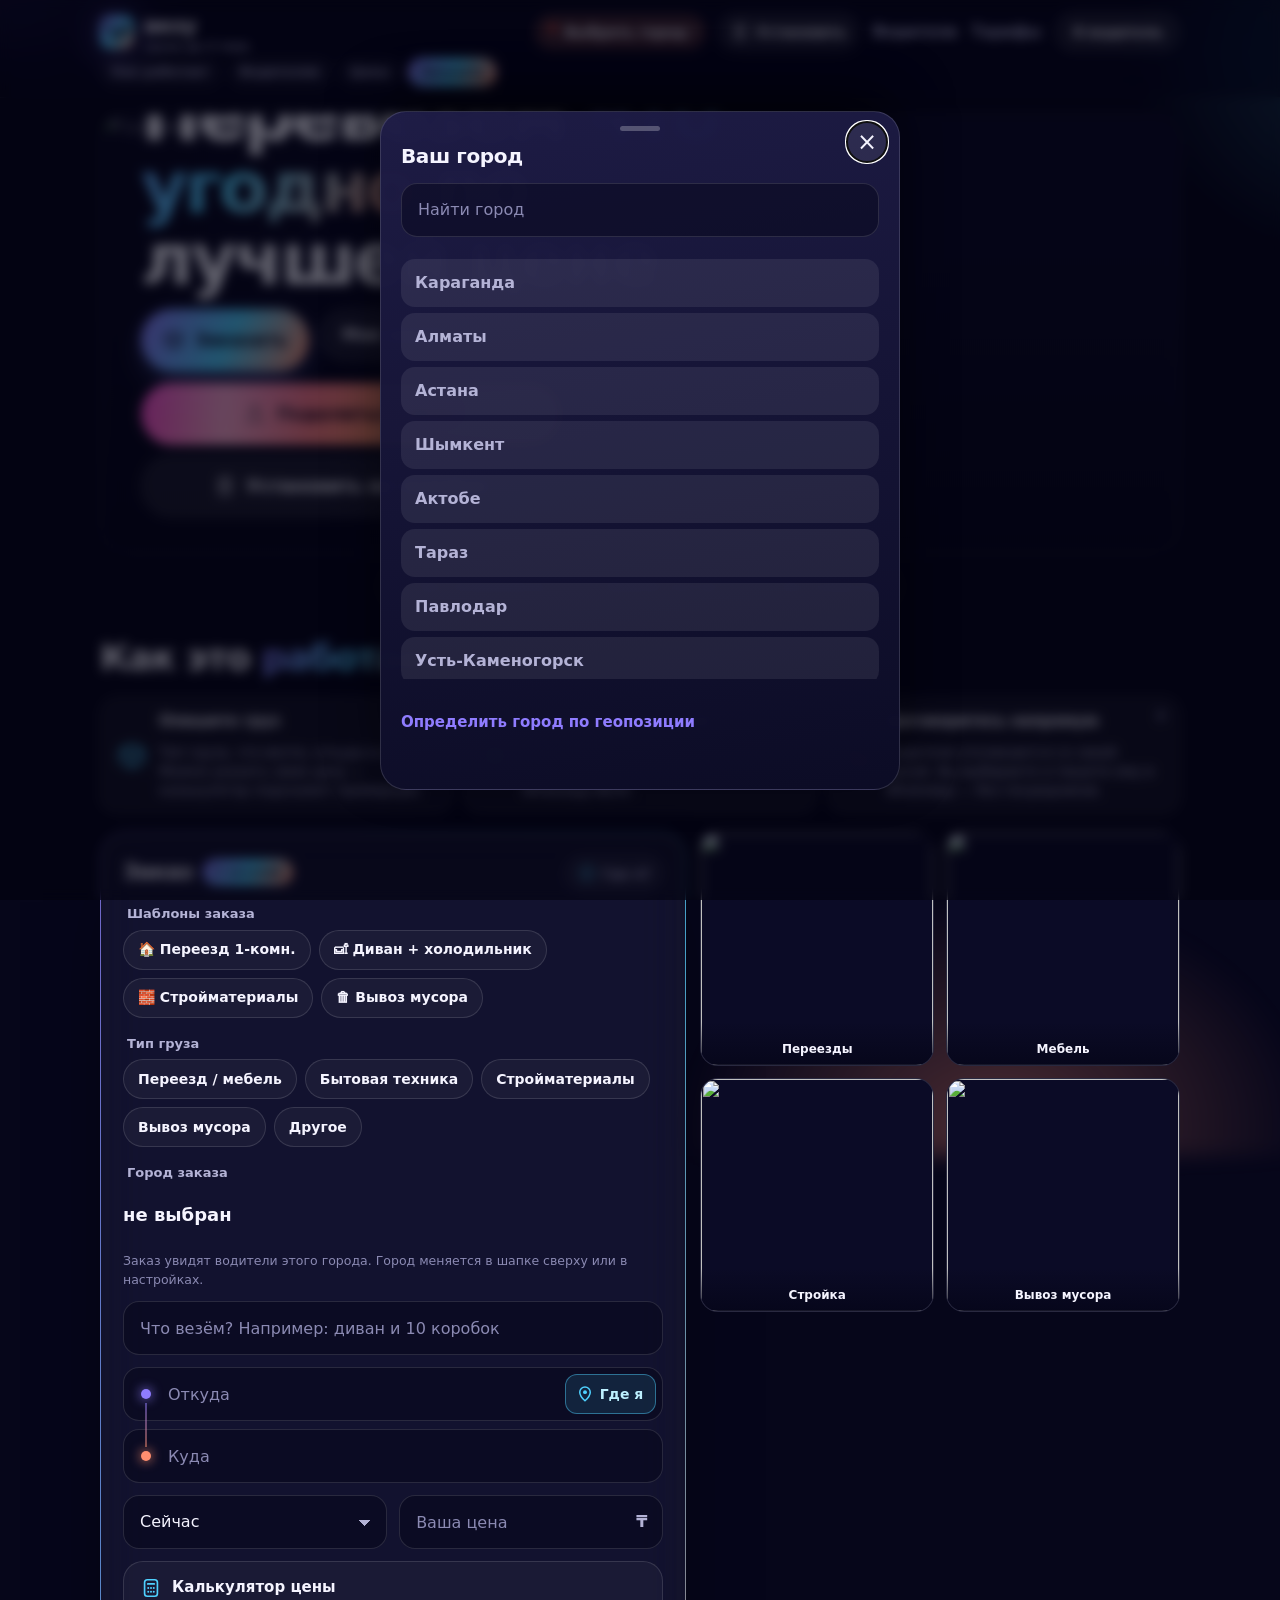
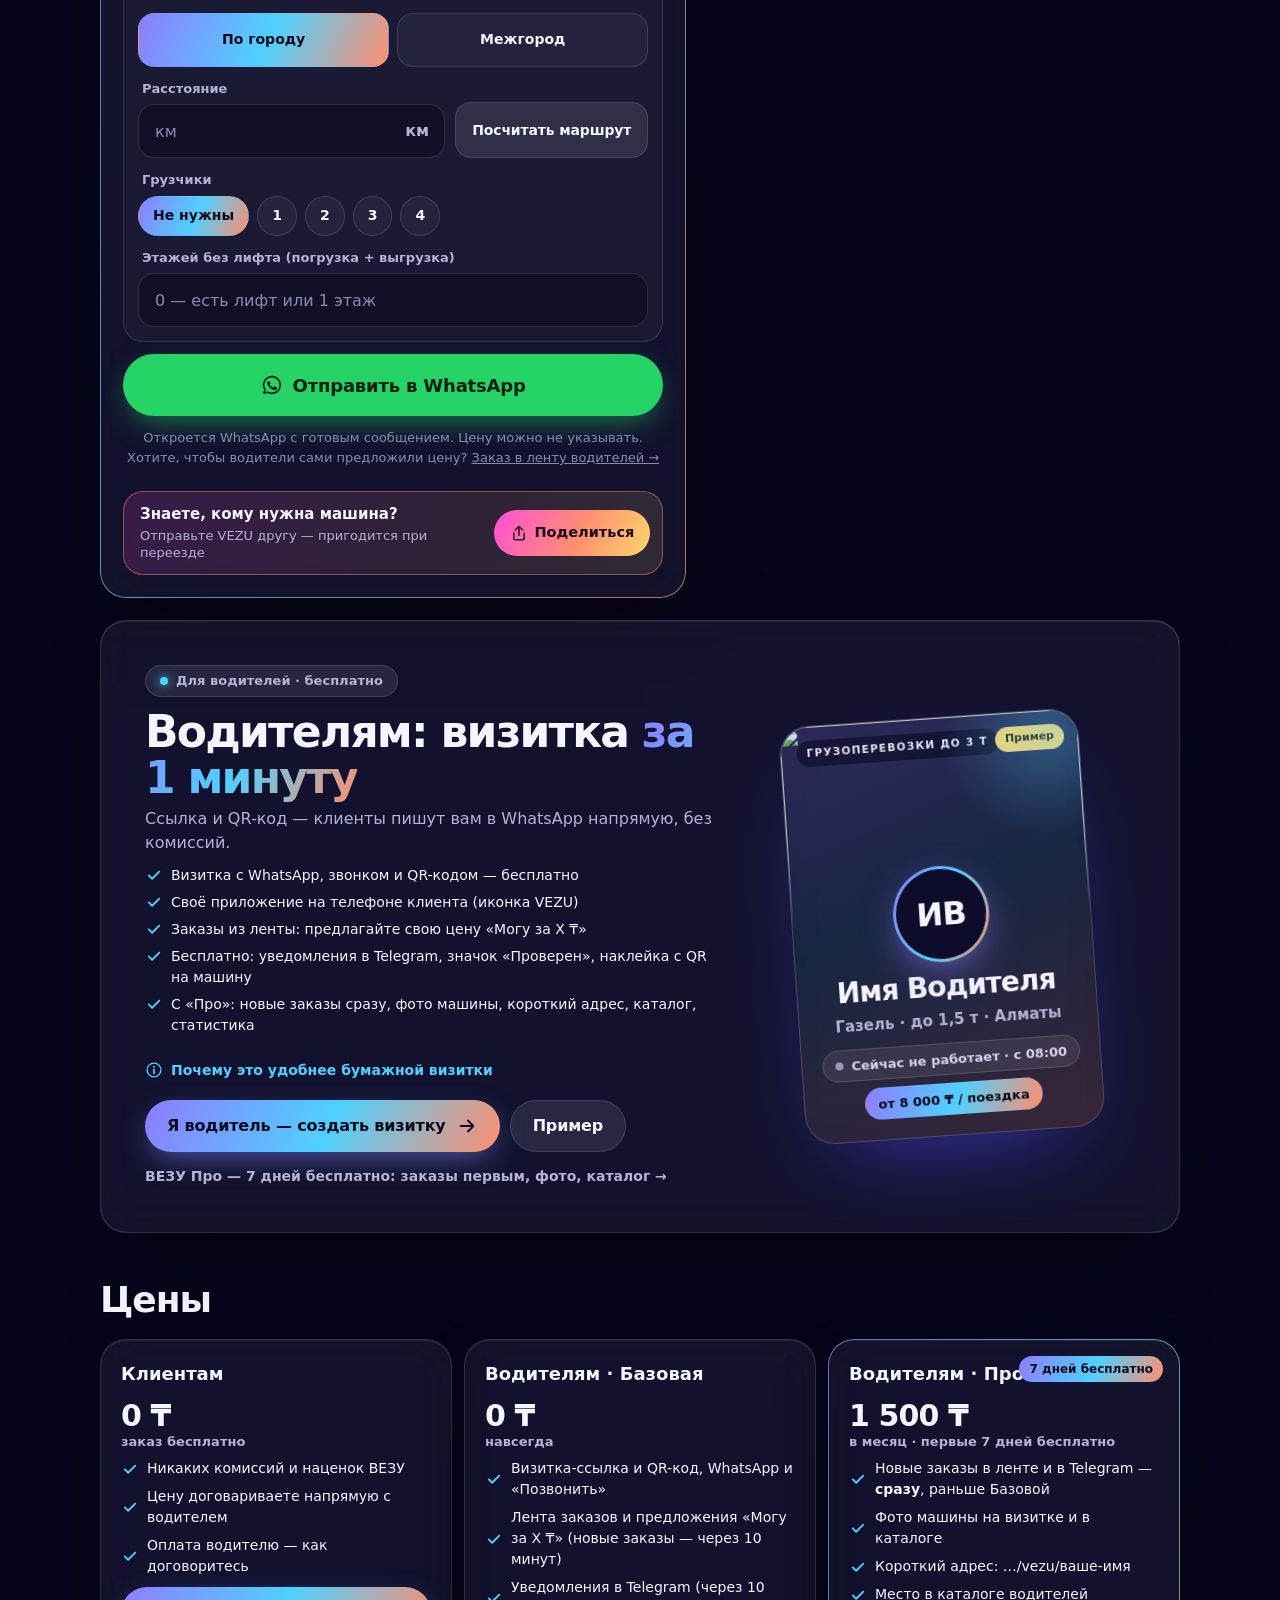
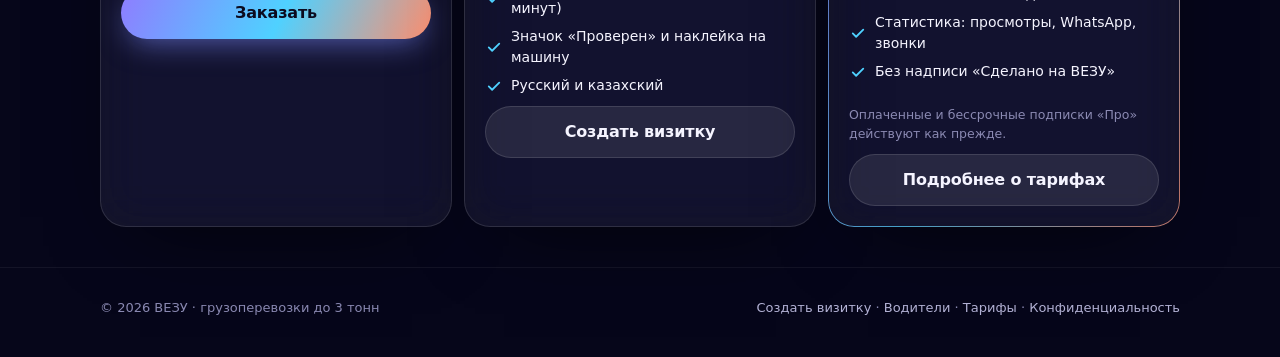
==== commit 473f1830: "PWA: настоящее приложение, а не ярлык браузера; SW v11 Один манифест на всё ВЕЗУ (start_url app.html" ====
--- a/index.html
+++ b/index.html
@@ -25,7 +25,7 @@
 <meta name="apple-mobile-web-app-status-bar-style" content="black-translucent">
 <meta name="apple-mobile-web-app-title" content="VEZU">
 <link rel="icon" href="favicon.svg" type="image/svg+xml">
-<link rel="stylesheet" href="css/style.css?v=3d33e15b">
+<link rel="stylesheet" href="css/style.css?v=740b8d58">
 <link rel="preload" as="image" href="img/hero-van-720.webp" imagesrcset="img/hero-van-720.webp 720w, img/hero-van-1280.webp 1280w" imagesizes="(min-width:880px) 1120px, 100vw">
 </head>
 <body>
@@ -210,15 +210,15 @@
 
 <button type="button" class="share-fab" id="sharefab" data-share="home" aria-label="Поделиться VEZU"><svg><use href="#i-share"/></svg><span>Поделиться</span></button>
 <nav class="bnav" aria-label="Приложение ВЕЗУ">
-  <a href="app.html#order"><svg><use href="#i-box"/></svg><span>Заказ</span></a>
-  <a href="app.html#favs"><svg><use href="#i-fav"/></svg><span>Мои водители</span></a>
-  <button type="button" class="bn-share" data-share="app" aria-label="Поделиться VEZU с друзьями"><i><svg><use href="#i-share"/></svg></i><span>Поделиться</span></button>
-  <a href="app.html#orders"><svg><use href="#i-list"/></svg><span>Мои заказы</span><em hidden>0</em></a>
-  <a href="app.html#feed" class="drv"><svg><use href="#i-feed"/></svg><span>Лента</span><em hidden>0</em></a>
-  <a href="app.html#settings" class="bn-set"><svg><use href="#i-gear"/></svg><span>Настройки</span></a>
+  <a href="app.html#order" class="bn-both"><svg><use href="#i-box"/></svg><span>Заказать</span></a>
+  <a href="app.html#orders" class="bn-cl"><svg><use href="#i-list"/></svg><span>Мои заказы</span><em hidden>0</em></a>
+  <a href="catalog.html" class="bn-cl"><svg><use href="#i-user"/></svg><span>Водители</span></a>
+  <a href="app.html#feed" class="bn-drv"><svg><use href="#i-feed"/></svg><span>Лента</span><em hidden>0</em></a>
+  <a href="app.html#mycard" class="bn-drv"><span class="bn-ico" aria-hidden="true">🪪</span><span>Моя визитка</span></a>
+  <a href="app.html#settings" class="bn-both bn-set"><svg><use href="#i-gear"/></svg><span>Настройки</span></a>
 </nav>
 <script>try{if(localStorage.getItem('vezu-key'))document.body.classList.add('is-driver')}catch(e){}</script>
-<script src="js/common.js?v=cbdda660"></script>
+<script src="js/common.js?v=eb0d2ec5"></script>
 <script src="js/calc.js?v=d481bd68"></script>
 <script src="js/config.js?v=566bab7b"></script>
 <script src="js/share.js?v=f44bf895"></script>
--- a/css/style.css
+++ b/css/style.css
@@ -723,6 +723,11 @@
 ol.inst{padding-left:22px;display:grid;gap:8px;margin:4px 0 0}
 ol.inst li{color:var(--ink)}
 @media (display-mode:standalone){[data-install],#install{display:none!important}}
+.open-chrome-bar{position:sticky;top:0;z-index:80;display:flex;gap:10px;align-items:center;justify-content:space-between;padding:10px 12px;padding-left:max(12px,env(safe-area-inset-left));padding-right:max(12px,env(safe-area-inset-right));background:#1c1648;color:#f2f1ff;font-size:13px;line-height:1.35;box-shadow:0 8px 24px rgba(0,0,0,.25)}
+.open-chrome-bar span:first-child{flex:1 1 auto}
+.open-chrome-actions{display:flex;gap:6px;align-items:center;flex:0 0 auto}
+@media (display-mode:standalone){.open-chrome-bar{display:none!important}}
+
 @media (max-width:440px){.topnav{gap:6px}.topnav .btn-sm{padding-left:10px;padding-right:10px}.inst-top{width:36px;--h:36px}}
 
 /* Выбор города заказа / визитки */
@@ -791,3 +796,35 @@
 .set-city-row em{font-style:normal;font-weight:700;color:var(--acc,#8f7cff);font-size:14px}
 .city-show .city-known-v{margin:4px 0 2px;font-size:18px;font-weight:800}
 .city-cat-h{margin:0 0 10px;font-weight:700;font-size:16px}
+
+/* нижнее меню: у клиента 4 пункта, у водителя 4 */
+.bnav a.bn-cl{display:grid}
+.bnav a.bn-drv{display:none}
+body.is-driver .bnav a.bn-cl{display:none}
+body.is-driver .bnav a.bn-drv{display:grid}
+.bnav a.bn-both, body.is-driver .bnav a.bn-both{display:grid}
+.bnav .bn-ico{font-size:22px;line-height:1;display:block}
+@media (max-width:390px){.bnav .bn-ico{font-size:20px}}
+
+.wiz-top{margin:0 0 16px}
+.wiz-k{margin:0 0 8px;font-size:14px;color:var(--mute,rgba(255,255,255,.6))}
+.wiz-k b{color:inherit;font-weight:800}
+.wiz-bar{height:8px;border-radius:99px;background:rgba(255,255,255,.1);overflow:hidden}
+.wiz-bar i{display:block;height:100%;width:14%;border-radius:99px;background:var(--grad,linear-gradient(90deg,#8f7cff,#4fd1ff));transition:width .25s}
+.wiz-h{margin:0 0 10px;font-size:24px;letter-spacing:-.03em}
+.wiz-nav{display:grid;grid-template-columns:1fr 1.4fr;gap:10px;margin-top:18px}
+.send-sum{margin:0 0 14px}
+.sum-list{margin:0;padding:0;list-style:none;display:grid;gap:6px}
+.sum-list li{padding:8px 0;border-bottom:1px solid var(--line,rgba(255,255,255,.08))}
+.st-badge{display:inline-flex;align-items:center;min-height:32px;padding:4px 12px;border-radius:999px;font-weight:800;font-size:14px;margin:0 0 10px}
+.st-badge.pending{background:rgba(255,159,67,.22);color:#ffe0c2}
+.st-badge.ok{background:rgba(52,211,153,.2);color:#b8f7d6}
+.st-badge.fix{background:rgba(255,95,109,.2);color:#ffd2dc}
+.st-badge.none{background:rgba(255,255,255,.1);color:var(--mute,rgba(255,255,255,.7))}
+.sent-st h2{margin:8px 0 10px;font-size:26px;letter-spacing:-.03em;line-height:1.15}
+.mycard-pv{padding:8px;margin:0 0 12px}
+.mycard-qr{width:180px;margin:12px auto;background:#fff;border-radius:16px;padding:10px}
+.mycard-qr svg,.mycard-qr img{display:block;width:100%;height:auto}
+.build[data-step]:not([data-step="8"]) .preview{display:none}
+.adm-tg{padding:16px;margin:0 0 18px}
+.adm-tg h3{margin:0 0 8px}
